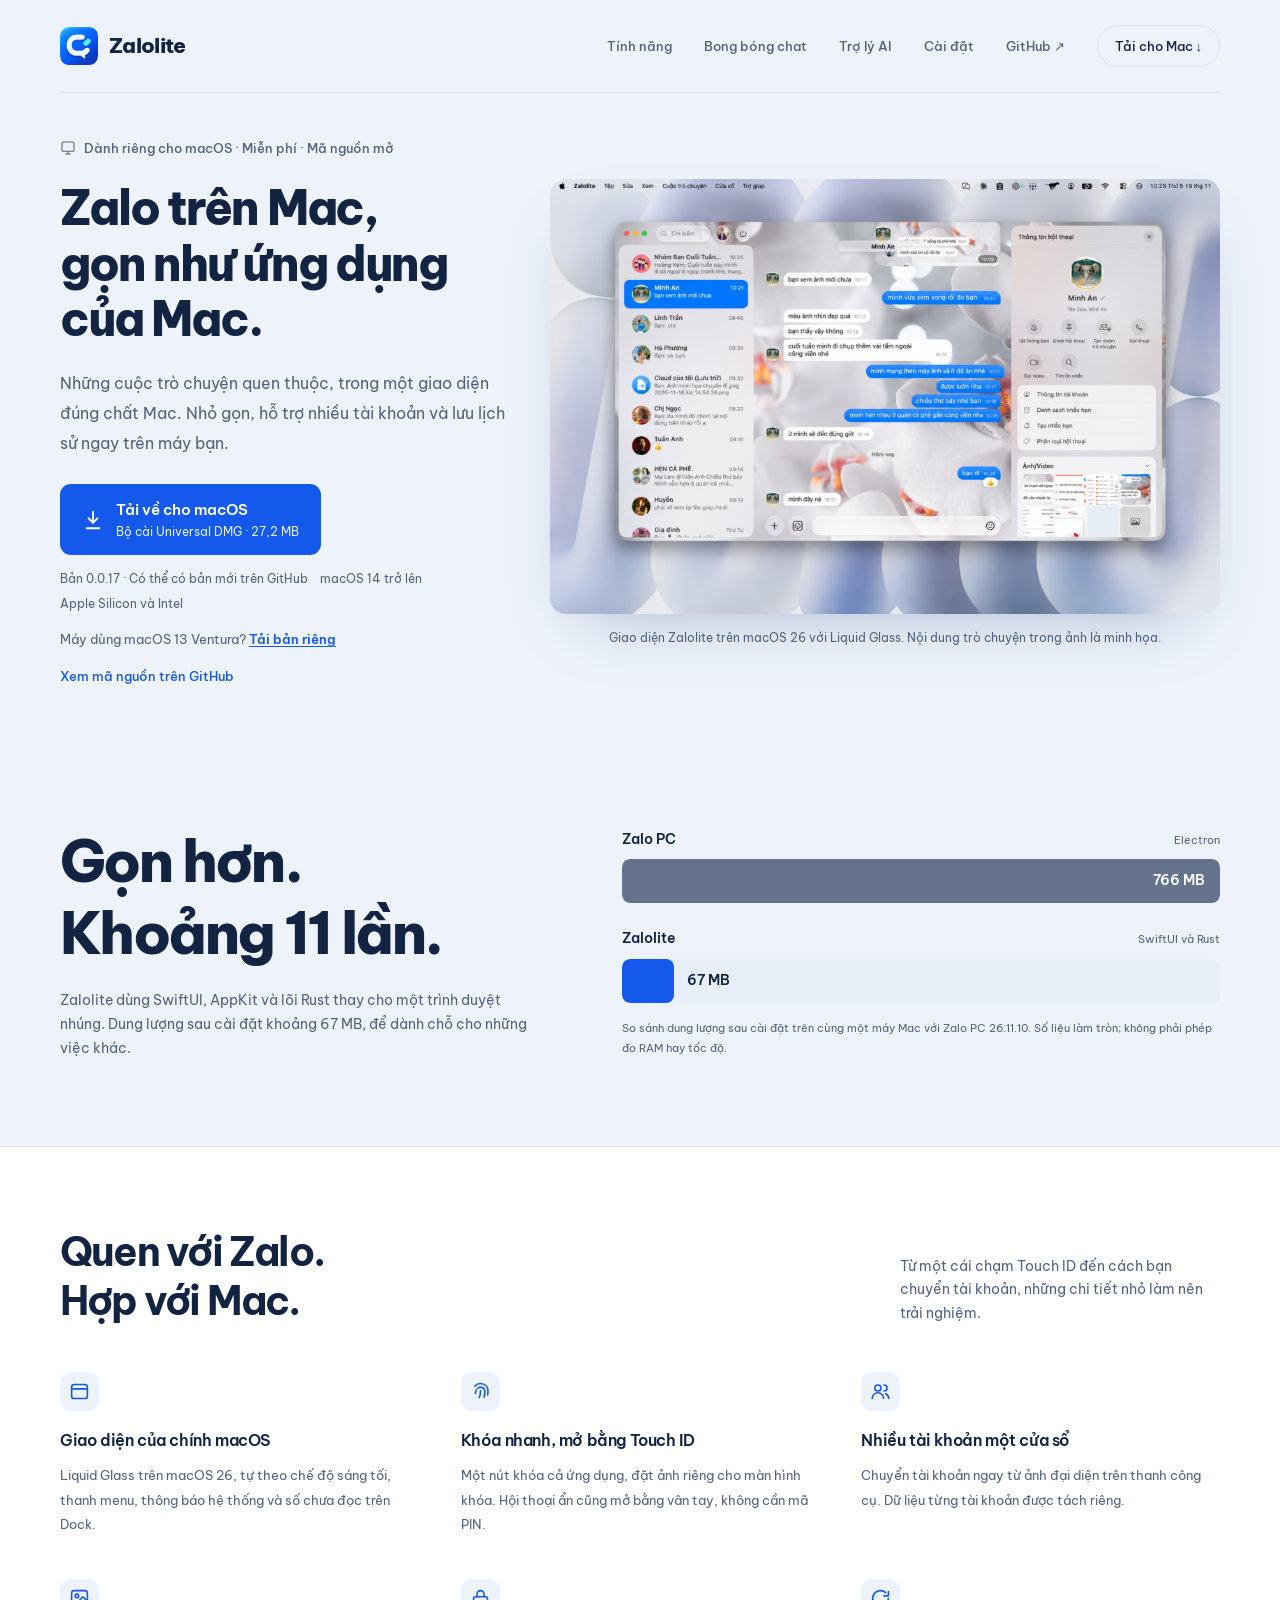
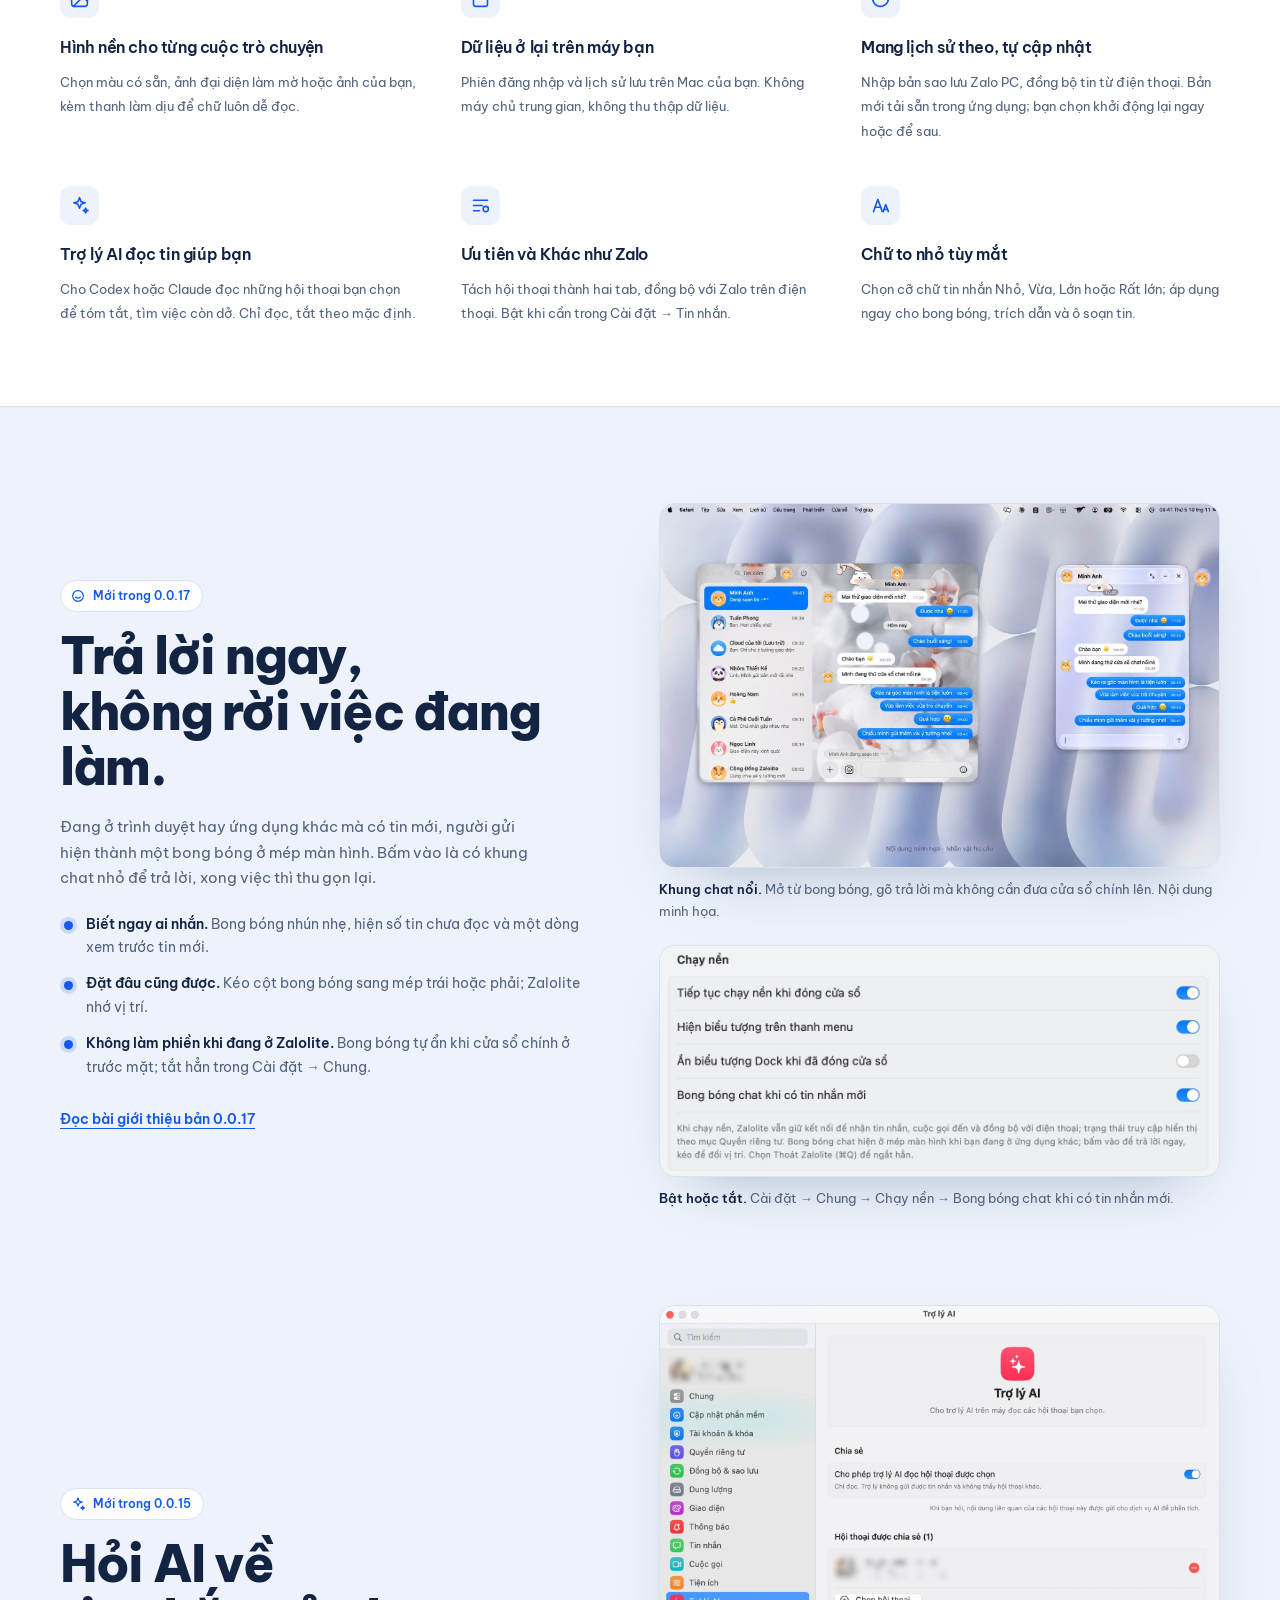
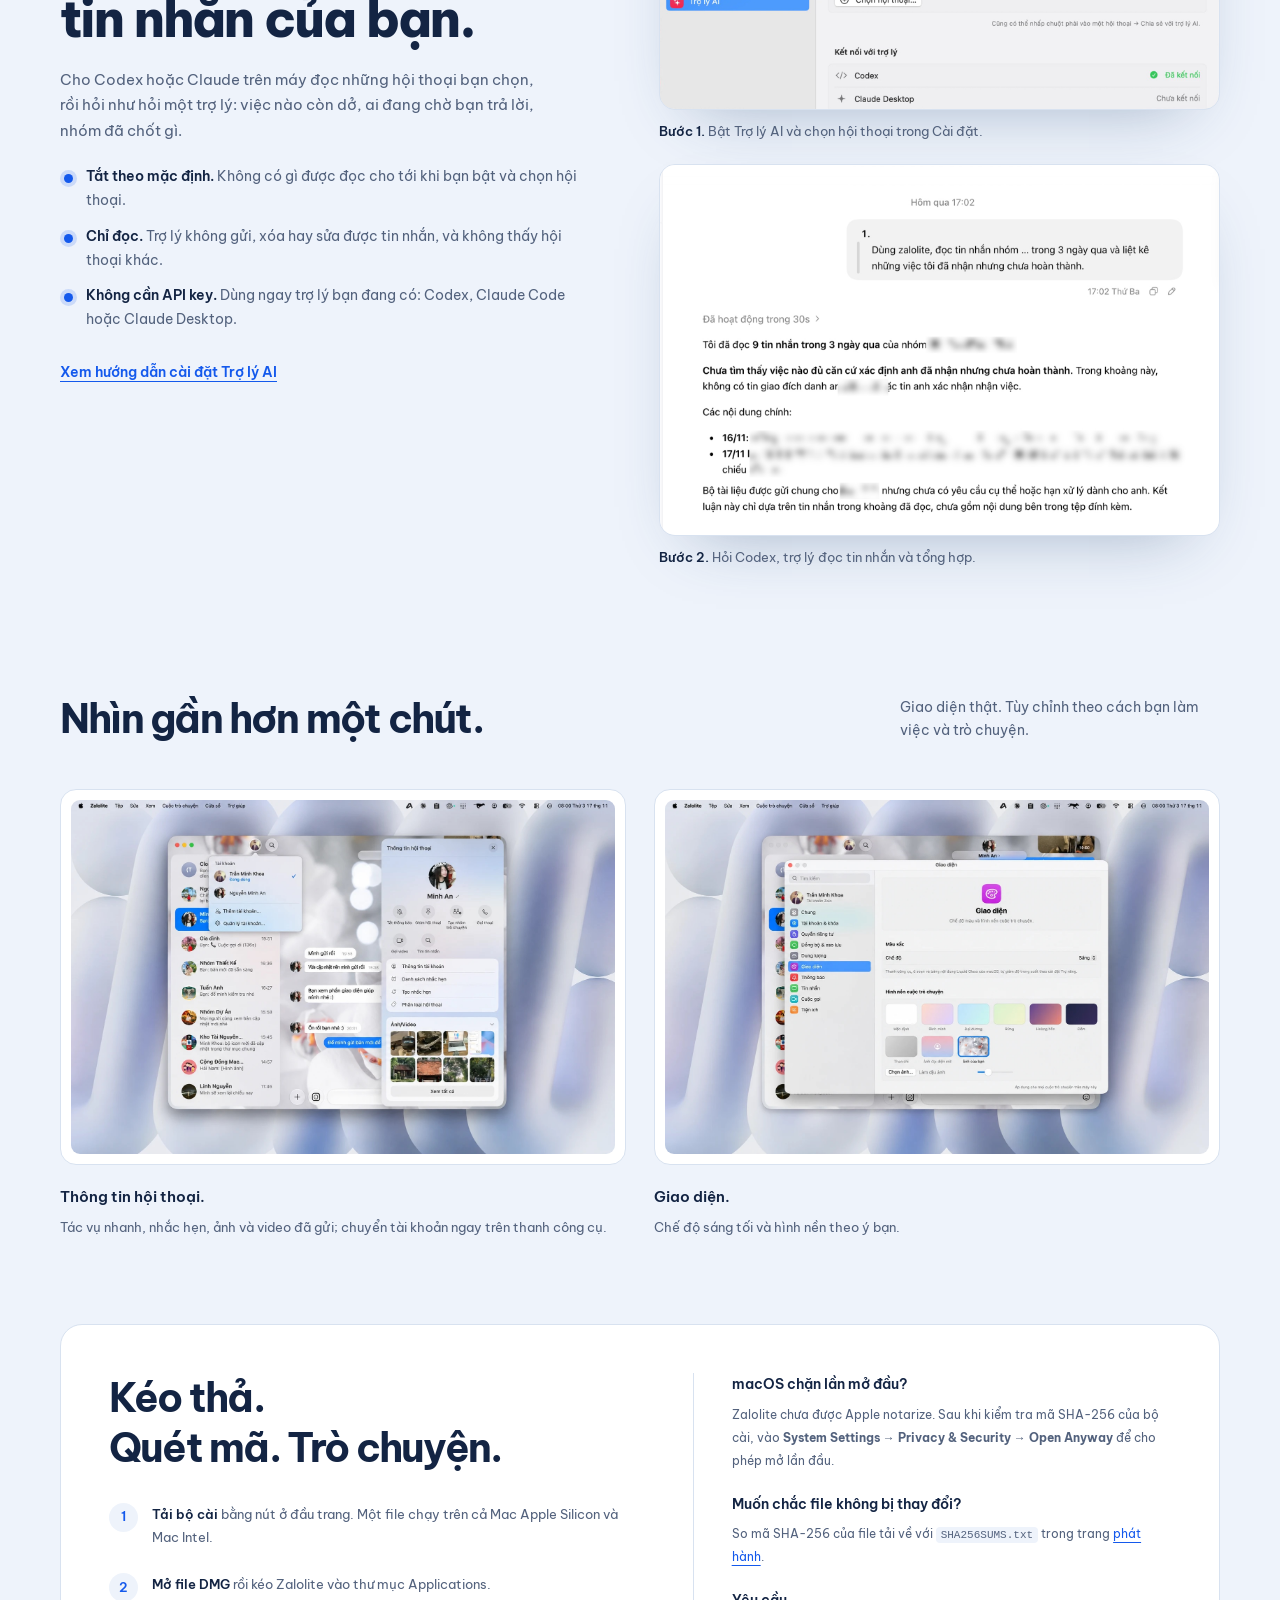
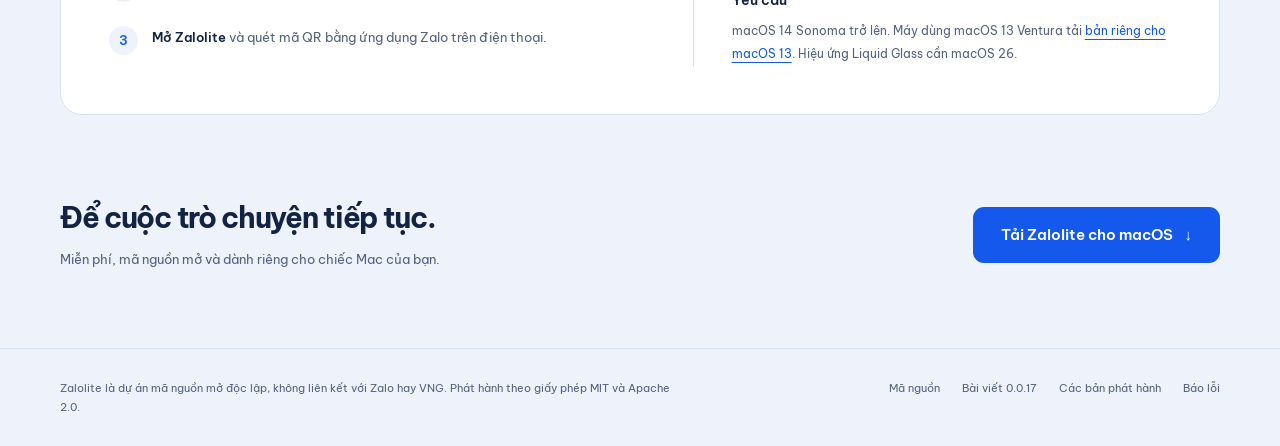
==== site/index.html @ b6e5a254 "feat(site): add Cloudflare Web Analytics" ====
<!doctype html>
<html lang="vi">
<head>
<meta charset="utf-8">
<meta name="viewport" content="width=device-width, initial-scale=1">
<title>Zalolite — Zalo native cho macOS</title>
<meta name="description" content="Zalolite là ứng dụng Zalo viết native cho macOS: nhẹ hơn 11 lần so với Zalo PC, chạy trên Mac Apple Silicon và Intel, dữ liệu nằm trên máy bạn. Mã nguồn mở.">
<meta property="og:title" content="Zalolite — Zalo native cho macOS">
<meta property="og:description" content="Nhẹ, nhanh, đúng chất Mac. Một gói chạy trên cả Apple Silicon và Intel.">
<meta property="og:image" content="assets/zalolite-hero-demo-v2.jpg">
<meta property="og:type" content="website">
<meta name="theme-color" content="#0a5cf0">
<link rel="icon" type="image/png" href="assets/favicon.png">
<link rel="apple-touch-icon" href="assets/icon.png">
<link rel="preconnect" href="https://fonts.googleapis.com">
<link rel="preconnect" href="https://fonts.gstatic.com" crossorigin>
<link href="https://fonts.googleapis.com/css2?family=Be+Vietnam+Pro:wght@400;500;600;700;800&display=swap" rel="stylesheet">
<link rel="stylesheet" href="style.css?v=20261119">
<link rel="stylesheet" href="hero.css?v=3dddcc6972">
</head>
<body>
<a class="skip" href="#main">Đến nội dung chính</a>

<header class="wrap top">
  <a class="brand" href="#"><img src="assets/icon.png" alt="" width="34" height="34">Zalolite</a>
  <nav aria-label="Trang">
    <a href="#tinh-nang">Tính năng</a>
    <a href="#bong-bong-chat">Bong bóng chat</a>
    <a href="#tro-ly-ai">Trợ lý AI</a>
    <a href="#cai-dat">Cài đặt</a>
    <a class="gh" href="https://github.com/lebad280324/zalolite">GitHub ↗</a>
    <a class="nav-cta" href="#download">Tải cho Mac ↓</a>
  </nav>
</header>

<main id="main">
  <section class="wrap hero hero-unified" aria-labelledby="hero-title">
    <div class="hero-grid">
      <div class="hero-copy">
        <p class="platform"><svg aria-hidden="true" viewBox="0 0 24 24" fill="none" stroke="currentColor" stroke-width="1.6"><rect x="3" y="3" width="18" height="14" rx="2"/><path d="M8 21h8M12 17v4"/></svg> Dành riêng cho macOS · Miễn phí · Mã nguồn mở</p>
        <h1 id="hero-title">Zalo trên Mac,<br>gọn như ứng dụng<br>của Mac.</h1>
        <p class="lede">Những cuộc trò chuyện quen thuộc, trong một giao diện đúng chất Mac. Nhỏ gọn, hỗ trợ nhiều tài khoản và lưu lịch sử ngay trên máy bạn.</p>
      <div class="get">

        <a class="download" id="download" data-download href="https://github.com/lebad280324/zalolite/releases/download/v0.0.17/Zalolite-0.0.17-macos-universal.dmg">
          <svg viewBox="0 0 24 24" fill="none" stroke="currentColor" stroke-width="2" stroke-linecap="round" stroke-linejoin="round" aria-hidden="true"><path d="M12 3v12"/><path d="m7 10 5 5 5-5"/><path d="M5 21h14"/></svg>
          <span>Tải về cho macOS<small id="dl-file">Bộ cài Universal DMG · 27,2 MB</small></span>
        </a>
        <p class="meta"><span id="dl-version" aria-live="polite">Phiên bản 0.0.17</span><span>macOS 14 trở lên</span><span>Apple Silicon và Intel</span></p>
        <a class="legacy" data-download-legacy href="https://github.com/lebad280324/zalolite/releases/download/v0.0.17/Zalolite-0.0.17-macos13-universal.dmg">Máy dùng macOS 13 Ventura? <span>Tải bản riêng</span></a>
        <a class="source" href="https://github.com/lebad280324/zalolite">Xem mã nguồn trên GitHub</a>
      </div>
      </div>
    <figure class="shot-frame"><img class="shot-hero" fetchpriority="high" src="assets/zalolite-hero-demo-v2.jpg" width="3840" height="2495" alt="Giao diện Zalolite với danh sách hội thoại, khung trò chuyện và bảng thông tin; nội dung trò chuyện là minh họa"><figcaption>Giao diện Zalolite trên macOS 26 với Liquid Glass. Nội dung trò chuyện trong ảnh là minh họa.</figcaption></figure>
    </div>
  </section>

  <section class="wrap weight" aria-labelledby="weight-title">
    <div><h2 id="weight-title">Gọn hơn.<br>Khoảng 11 lần.</h2>
    <p class="note">Zalolite dùng SwiftUI, AppKit và lõi Rust thay cho một trình duyệt nhúng. Dung lượng sau cài đặt khoảng 67 MB, để dành chỗ cho những việc khác.</p></div>
    <div>
    <div class="bars" role="img" aria-label="Dung lượng sau cài đặt: Zalo PC khoảng 766 MB, Zalolite khoảng 67 MB">
      <div class="bar-row">
        <div class="bar-name">Zalo PC<small>Electron</small></div>
        <div class="track"><div class="fill pc"><span class="value">766 MB</span></div></div>
      </div>
      <div class="bar-row">
        <div class="bar-name">Zalolite<small>SwiftUI và Rust</small></div>
        <div class="track"><div class="fill lite"></div><span class="value lite-v">67 MB</span></div>
      </div>
    </div>
    <p class="comparison-note">So sánh dung lượng sau cài đặt trên cùng một máy Mac với Zalo PC 26.11.10. Số liệu làm tròn; không phải phép đo RAM hay tốc độ.</p></div>
  </section>

  <div class="features-shell"><section class="wrap features" id="tinh-nang" aria-labelledby="features-title">
    <div class="section-head"><h2 id="features-title">Quen với Zalo.<br>Hợp với Mac.</h2><p>Từ một cái chạm Touch ID đến cách bạn chuyển tài khoản, những chi tiết nhỏ làm nên trải nghiệm.</p></div>
    <div class="feature-grid">
      <div class="feature">
        <div class="glyph"><svg viewBox="0 0 24 24" fill="none" stroke="currentColor" stroke-width="1.8" stroke-linecap="round" stroke-linejoin="round" aria-hidden="true"><rect x="3" y="4" width="18" height="16" rx="3"/><path d="M3 9h18"/></svg></div>
        <h3>Giao diện của chính macOS</h3>
        <p>Liquid Glass trên macOS 26, tự theo chế độ sáng tối, thanh menu, thông báo hệ thống và số chưa đọc trên Dock.</p>
      </div>
      <div class="feature">
        <div class="glyph"><svg viewBox="0 0 24 24" fill="none" stroke="currentColor" stroke-width="1.8" stroke-linecap="round" stroke-linejoin="round" aria-hidden="true"><path d="M12 11c0 3 0 5-1.5 8"/><path d="M8.5 8.5a5 5 0 0 1 8.5 3.5c0 2.5-.3 4.5-1 6.5"/><path d="M5.5 6A8.5 8.5 0 0 1 20.5 12c0 1.4-.1 2.7-.3 4"/><path d="M6 14c.6-1 1-2.3 1-4"/></svg></div>
        <h3>Khóa nhanh, mở bằng Touch ID</h3>
        <p>Một nút khóa cả ứng dụng, đặt ảnh riêng cho màn hình khóa. Hội thoại ẩn cũng mở bằng vân tay, không cần mã PIN.</p>
      </div>
      <div class="feature">
        <div class="glyph"><svg viewBox="0 0 24 24" fill="none" stroke="currentColor" stroke-width="1.8" stroke-linecap="round" stroke-linejoin="round" aria-hidden="true"><circle cx="9" cy="8" r="3.5"/><path d="M2.5 20a6.5 6.5 0 0 1 13 0"/><path d="M16 4.5a3.5 3.5 0 0 1 0 7"/><path d="M18 14.5a6.5 6.5 0 0 1 3.5 5.5"/></svg></div>
        <h3>Nhiều tài khoản một cửa sổ</h3>
        <p>Chuyển tài khoản ngay từ ảnh đại diện trên thanh công cụ. Dữ liệu từng tài khoản được tách riêng.</p>
      </div>
      <div class="feature">
        <div class="glyph"><svg viewBox="0 0 24 24" fill="none" stroke="currentColor" stroke-width="1.8" stroke-linecap="round" stroke-linejoin="round" aria-hidden="true"><rect x="3" y="3" width="18" height="18" rx="3"/><circle cx="9" cy="9" r="2"/><path d="m21 15-5-5L5 21"/></svg></div>
        <h3>Hình nền cho từng cuộc trò chuyện</h3>
        <p>Chọn màu có sẵn, ảnh đại diện làm mờ hoặc ảnh của bạn, kèm thanh làm dịu để chữ luôn dễ đọc.</p>
      </div>
      <div class="feature">
        <div class="glyph"><svg viewBox="0 0 24 24" fill="none" stroke="currentColor" stroke-width="1.8" stroke-linecap="round" stroke-linejoin="round" aria-hidden="true"><rect x="4" y="10" width="16" height="11" rx="2.5"/><path d="M8 10V7a4 4 0 0 1 8 0v3"/></svg></div>
        <h3>Dữ liệu ở lại trên máy bạn</h3>
        <p>Phiên đăng nhập và lịch sử lưu trên Mac của bạn. Không máy chủ trung gian, không thu thập dữ liệu.</p>
      </div>
      <div class="feature">
        <div class="glyph"><svg viewBox="0 0 24 24" fill="none" stroke="currentColor" stroke-width="1.8" stroke-linecap="round" stroke-linejoin="round" aria-hidden="true"><path d="M21 12a9 9 0 1 1-3-6.7"/><path d="M21 4v5h-5"/></svg></div>
        <h3>Mang lịch sử theo, tự cập nhật</h3>
        <p>Nhập bản sao lưu Zalo PC, đồng bộ tin từ điện thoại. Bản mới tải sẵn trong ứng dụng; bạn chọn khởi động lại ngay hoặc để sau.</p>
      </div>
      <div class="feature">
        <div class="glyph"><svg viewBox="0 0 24 24" fill="none" stroke="currentColor" stroke-width="1.8" stroke-linecap="round" stroke-linejoin="round" aria-hidden="true"><path d="M12 3l1.8 4.6L18.5 9l-4.7 1.6L12 15l-1.8-4.4L5.5 9l4.7-1.4z"/><path d="M19 15l.8 2 2 .8-2 .8-.8 2-.8-2-2-.8 2-.8z"/></svg></div>
        <h3>Trợ lý AI đọc tin giúp bạn</h3>
        <p>Cho Codex hoặc Claude đọc những hội thoại bạn chọn để tóm tắt, tìm việc còn dở. Chỉ đọc, tắt theo mặc định.</p>
      </div>
      <div class="feature">
        <div class="glyph"><svg viewBox="0 0 24 24" fill="none" stroke="currentColor" stroke-width="1.8" stroke-linecap="round" stroke-linejoin="round" aria-hidden="true"><path d="M4 6h16"/><path d="M4 12h10"/><path d="M4 18h7"/><circle cx="18" cy="16" r="3"/></svg></div>
        <h3>Ưu tiên và Khác như Zalo</h3>
        <p>Tách hội thoại thành hai tab, đồng bộ với Zalo trên điện thoại. Bật khi cần trong Cài đặt → Tin nhắn.</p>
      </div>
      <div class="feature">
        <div class="glyph"><svg viewBox="0 0 24 24" fill="none" stroke="currentColor" stroke-width="1.8" stroke-linecap="round" stroke-linejoin="round" aria-hidden="true"><path d="M4 19 9 5l5 14"/><path d="M6 14h6"/><path d="M15 19l3-8 3 8"/><path d="M16 16.5h4"/></svg></div>
        <h3>Chữ to nhỏ tùy mắt</h3>
        <p>Chọn cỡ chữ tin nhắn Nhỏ, Vừa, Lớn hoặc Rất lớn; áp dụng ngay cho bong bóng, trích dẫn và ô soạn tin.</p>
      </div>
    </div>
  </section>

  </div>
  <section class="wrap ai bubbles" id="bong-bong-chat" aria-labelledby="bubbles-title">
    <div class="ai-copy">
      <p class="ai-tag"><svg aria-hidden="true" viewBox="0 0 24 24" fill="none" stroke="currentColor" stroke-width="1.8" stroke-linecap="round" stroke-linejoin="round"><circle cx="12" cy="12" r="8"/><path d="M8.5 13.5c1 1.2 2.1 1.8 3.5 1.8s2.5-.6 3.5-1.8"/></svg> Mới trong 0.0.17</p>
      <h2 id="bubbles-title">Trả lời ngay,<br>không rời việc đang làm.</h2>
      <p class="ai-lede">Đang ở trình duyệt hay ứng dụng khác mà có tin mới, người gửi hiện thành một bong bóng ở mép màn hình. Bấm vào là có khung chat nhỏ để trả lời, xong việc thì thu gọn lại.</p>
      <ul class="ai-points">
        <li><b>Biết ngay ai nhắn.</b> Bong bóng nhún nhẹ, hiện số tin chưa đọc và một dòng xem trước tin mới.</li>
        <li><b>Đặt đâu cũng được.</b> Kéo cột bong bóng sang mép trái hoặc phải; Zalolite nhớ vị trí.</li>
        <li><b>Không làm phiền khi đang ở Zalolite.</b> Bong bóng tự ẩn khi cửa sổ chính ở trước mặt; tắt hẳn trong Cài đặt → Chung.</li>
      </ul>
      <a class="ai-link" href="bai-viet/zalolite-0-0-17.html">Đọc bài giới thiệu bản 0.0.17</a>
    </div>
    <div class="ai-shots">
      <figure class="ai-shot">
        <img src="assets/bubbles.jpg" width="1556" height="1011" loading="lazy" alt="Cửa sổ Zalolite bên trái và khung chat nổi mở từ bong bóng ở mép phải màn hình">
        <figcaption><b>Khung chat nổi.</b> Mở từ bong bóng, gõ trả lời mà không cần đưa cửa sổ chính lên. Nội dung minh họa.</figcaption>
      </figure>
      <figure class="ai-shot">
        <img src="assets/bubbles-settings.jpg" width="1260" height="520" loading="lazy" alt="Cài đặt Chung, mục Chạy nền với công tắc Bong bóng chat khi có tin nhắn mới">
        <figcaption><b>Bật hoặc tắt.</b> Cài đặt → Chung → Chạy nền → Bong bóng chat khi có tin nhắn mới.</figcaption>
      </figure>
    </div>
  </section>

  <section class="wrap ai" id="tro-ly-ai" aria-labelledby="ai-title">
    <div class="ai-copy">
      <p class="ai-tag"><svg aria-hidden="true" viewBox="0 0 24 24" fill="none" stroke="currentColor" stroke-width="1.8" stroke-linecap="round" stroke-linejoin="round"><path d="M12 3l1.8 4.6L18.5 9l-4.7 1.6L12 15l-1.8-4.4L5.5 9l4.7-1.4z"/><path d="M19 15l.8 2 2 .8-2 .8-.8 2-.8-2-2-.8 2-.8z"/></svg> Mới trong 0.0.15</p>
      <h2 id="ai-title">Hỏi AI về<br>tin nhắn của bạn.</h2>
      <p class="ai-lede">Cho Codex hoặc Claude trên máy đọc những hội thoại bạn chọn, rồi hỏi như hỏi một trợ lý: việc nào còn dở, ai đang chờ bạn trả lời, nhóm đã chốt gì.</p>
      <ul class="ai-points">
        <li><b>Tắt theo mặc định.</b> Không có gì được đọc cho tới khi bạn bật và chọn hội thoại.</li>
        <li><b>Chỉ đọc.</b> Trợ lý không gửi, xóa hay sửa được tin nhắn, và không thấy hội thoại khác.</li>
        <li><b>Không cần API key.</b> Dùng ngay trợ lý bạn đang có: Codex, Claude Code hoặc Claude Desktop.</li>
      </ul>
      <a class="ai-link" href="https://github.com/lebad280324/zalolite/blob/main/docs/TRO_LY_AI.md">Xem hướng dẫn cài đặt Trợ lý AI</a>
    </div>
    <div class="ai-shots">
      <figure class="ai-shot ai-shot-back">
        <img src="assets/ai-settings.jpg" width="1600" height="1152" loading="lazy" alt="Cài đặt Trợ lý AI trong Zalolite: công tắc cho phép, danh sách hội thoại được chia sẻ và trạng thái Đã kết nối với Codex">
        <figcaption><b>Bước 1.</b> Bật Trợ lý AI và chọn hội thoại trong Cài đặt.</figcaption>
      </figure>
      <figure class="ai-shot ai-shot-front">
        <img src="assets/ai-codex.jpg" width="1600" height="1056" loading="lazy" alt="Codex đọc tin nhắn nhóm qua Zalolite và tổng hợp các việc còn dở">
        <figcaption><b>Bước 2.</b> Hỏi Codex, trợ lý đọc tin nhắn và tổng hợp.</figcaption>
      </figure>
    </div>
  </section>

  <section class="wrap gallery" aria-labelledby="gallery-title">
    <div class="section-head"><h2 id="gallery-title">Nhìn gần hơn một chút.</h2><p>Giao diện thật. Tùy chỉnh theo cách bạn làm việc và trò chuyện.</p></div>
    <div class="gallery-grid">
      <figure>
        <div class="gallery-image"><img src="assets/info.jpg" width="1556" height="1011" loading="lazy" alt="Bảng thông tin hội thoại và menu chuyển tài khoản"></div>
        <figcaption><b>Thông tin hội thoại.</b> Tác vụ nhanh, nhắc hẹn, ảnh và video đã gửi; chuyển tài khoản ngay trên thanh công cụ.</figcaption>
      </figure>
      <figure>
        <div class="gallery-image"><img src="assets/settings.jpg" width="1556" height="1011" loading="lazy" alt="Cài đặt giao diện với chế độ màu và hình nền cuộc trò chuyện"></div>
        <figcaption><b>Giao diện.</b> Chế độ sáng tối và hình nền theo ý bạn.</figcaption>
      </figure>
    </div>
  </section>

  <section class="wrap install" id="cai-dat" aria-labelledby="install-title">
    <div class="install-box">
      <div>
        <h2 id="install-title">Kéo thả.<br>Quét mã. Trò chuyện.</h2>
        <ol class="steps">
          <li><span><b>Tải bộ cài</b> bằng nút ở đầu trang. Một file chạy trên cả Mac Apple Silicon và Mac Intel.</span></li>
          <li><span><b>Mở file DMG</b> rồi kéo Zalolite vào thư mục Applications.</span></li>
          <li><span><b>Mở Zalolite</b> và quét mã QR bằng ứng dụng Zalo trên điện thoại.</span></li>
        </ol>
      </div>
      <div class="aside">
        <h3>macOS chặn lần mở đầu?</h3>
        <p>Zalolite chưa được Apple notarize. Sau khi kiểm tra mã SHA-256 của bộ cài, vào <b>System Settings → Privacy &amp; Security → Open Anyway</b> để cho phép mở lần đầu.</p>
        <h3>Muốn chắc file không bị thay đổi?</h3>
        <p>So mã SHA-256 của file tải về với <code>SHA256SUMS.txt</code> trong trang <a href="https://github.com/lebad280324/zalolite/releases/latest">phát hành</a>.</p>
        <h3>Yêu cầu</h3>
        <p>macOS 14 Sonoma trở lên. Máy dùng macOS 13 Ventura tải <a data-download-legacy href="https://github.com/lebad280324/zalolite/releases/download/v0.0.17/Zalolite-0.0.17-macos13-universal.dmg">bản riêng cho macOS 13</a>. Hiệu ứng Liquid Glass cần macOS 26.</p>
      </div>
    </div>
  </section>
  <section class="wrap bottom-download" aria-labelledby="ready-title">
    <div><h2 id="ready-title">Để cuộc trò chuyện tiếp tục.</h2><p>Miễn phí, mã nguồn mở và dành riêng cho chiếc Mac của bạn.</p></div>
    <a class="download" data-download href="https://github.com/lebad280324/zalolite/releases/download/v0.0.17/Zalolite-0.0.17-macos-universal.dmg">Tải Zalolite cho macOS <span aria-hidden="true">↓</span></a>
  </section>
</main>

<footer>
  <div class="wrap foot">
    <p>Zalolite là dự án mã nguồn mở độc lập, không liên kết với Zalo hay VNG. Phát hành theo giấy phép MIT và Apache 2.0.</p>
    <nav aria-label="Liên kết">
      <a href="https://github.com/lebad280324/zalolite">Mã nguồn</a>
      <a href="bai-viet/zalolite-0-0-17.html">Bài viết 0.0.17</a>
      <a href="https://github.com/lebad280324/zalolite/releases">Các bản phát hành</a>
      <a href="https://github.com/lebad280324/zalolite/issues">Báo lỗi</a>
    </nav>
  </div>
</footer>

<script src="config.js" defer></script>
<script src="download.js" defer></script>
<!-- Cloudflare Web Analytics -->
<script type="module" src="https://static.cloudflareinsights.com/beacon.min.js" data-cf-beacon='{"token": "713cc28a8ba3424e852a6217894d15c7"}'></script>
<!-- End Cloudflare Web Analytics -->
</body>
</html>
---- site/style.css ----
:root {
  --blue: #1459ec;
  --blue-press: #1048bf;
  --cyan: #81d7f2;
  --ink: #132443;
  --ink-soft: #53627d;
  --mist: #eef3fb;
  --paper: #ffffff;
  --line: #d8e2f0;
  --bar-track: #e8eef8;
  --shadow: 0 28px 65px -34px #24467366;
  color-scheme: light;
}
@media (prefers-color-scheme: dark) {
  :root:not([data-theme="light"]) {
    --blue: #377cff; --blue-press: #2465e2; --ink: #e8eefb; --ink-soft: #a9b8d2;
    --mist: #101b2e; --paper: #162339; --line: #2c3c56; --bar-track: #24344e;
    --shadow: 0 28px 65px -34px #000b; color-scheme: dark;
  }
}
:root[data-theme="dark"] {
  --blue: #377cff; --blue-press: #2465e2; --ink: #e8eefb; --ink-soft: #a9b8d2;
  --mist: #101b2e; --paper: #162339; --line: #2c3c56; --bar-track: #24344e;
  --shadow: 0 28px 65px -34px #000b; color-scheme: dark;
}
* { box-sizing: border-box; }
html { -webkit-text-size-adjust: 100%; scroll-behavior: smooth; scroll-padding-top: 36px; }
body { margin: 0; background: var(--mist); color: var(--ink); font: 400 16px/1.7 "Be Vietnam Pro", -apple-system, BlinkMacSystemFont, "Segoe UI", sans-serif; -webkit-font-smoothing: antialiased; }
img { max-width: 100%; display: block; height: auto; }
a { color: var(--blue); text-underline-offset: 4px; }
a:focus-visible, summary:focus-visible { outline: 3px solid var(--blue); outline-offset: 5px; border-radius: 5px; }
.wrap { width: min(1160px, calc(100% - 96px)); margin-inline: auto; }
.skip { position: fixed; z-index: 10; top: 12px; left: 12px; padding: 12px 20px; background: var(--paper); transform: translateY(-160%); }
.skip:focus { transform: none; }
.top { display: flex; align-items: center; justify-content: space-between; padding-block: 25px; border-bottom: 1px solid var(--line); }
.brand { display: inline-flex; align-items: center; gap: 11px; color: var(--ink); text-decoration: none; font-weight: 800; font-size: 21px; letter-spacing: -.7px; }
.brand img { width: 38px; height: 38px; }
.top nav { display: flex; align-items: center; gap: 32px; font-size: 13px; font-weight: 500; }
.top nav a { color: var(--ink-soft); text-decoration: none; padding-block: 8px; }
.top nav a:hover { color: var(--blue); }
.top nav .nav-cta { color: var(--ink); padding: 9px 17px; border: 1px solid var(--line); border-radius: 100px; }
.hero { padding-top: clamp(56px, 6.2vw, 88px); }
.hero-grid { display: grid; grid-template-columns: 1.38fr 1fr; gap: 64px; align-items: end; }
.platform { margin: 0 0 23px; display: inline-flex; align-items: center; gap: 8px; font-size: 12px; font-weight: 500; color: var(--ink-soft); }
.platform svg { width: 16px; height: 16px; }
h1 { margin: 0; font-size: clamp(42px, 5.2vw, 68px); line-height: 1.13; letter-spacing: -.05em; font-weight: 800; }
h1 span { display: block; }
.lede { margin: 25px 0 0; max-width: 36em; color: var(--ink-soft); font-size: 17px; line-height: 1.85; }
.get { padding: 25px; background: var(--paper); border: 1px solid var(--line); border-radius: 20px; align-self: end; margin-bottom: 2px; min-width: 0; }
.get-heading { display: flex; align-items: center; gap: 12px; margin-bottom: 23px; }
.get-heading img { width: 44px; height: 44px; }
.get-heading strong { display: block; font-size: 15px; font-weight: 600; line-height: 1.5; }
.get-heading span { font-size: 12px; color: var(--ink-soft); }
.download { width: 100%; display: inline-flex; justify-content: center; align-items: center; gap: 12px; padding: 15px 16px; background: var(--blue); color: #fff; text-decoration: none; border-radius: 11px; font-weight: 600; font-size: 15px; line-height: 1.6; transition: background .15s; }
.download:hover { background: var(--blue-press); }
.download svg { width: 22px; height: 22px; flex: none; }
.download small { display: block; font-weight: 400; font-size: 11px; opacity: .9; }
.meta { display: flex; flex-direction: column; align-items: center; gap: 3px; margin: 15px 0 18px; font-size: 11px; color: var(--ink-soft); }
.legacy { display: block; text-align: center; margin: -8px 0 14px; font-size: 11.5px; color: var(--ink-soft); text-decoration: none; }
.legacy span { color: var(--blue); font-weight: 600; text-decoration: underline; text-underline-offset: 2px; }
.source { display: block; text-align: center; padding-top: 15px; border-top: 1px solid var(--line); font-size: 12px; font-weight: 500; text-decoration: none; }
.shot-frame { margin: 46px 0 0; padding: 12px 12px 0; background: color-mix(in srgb, var(--paper) 50%, transparent); border: 1px solid var(--line); border-radius: 24px; }
.shot-hero { width: 100%; border-radius: 14px; box-shadow: var(--shadow); }
.shot-frame figcaption { padding: 13px 10px 14px; text-align: center; font-size: 11px; color: var(--ink-soft); }
.weight { padding-block: 100px 85px; display: grid; grid-template-columns: .9fr 1.1fr; gap: 72px; align-items: center; }
h2 { font-size: clamp(30px, 3.1vw, 43px); line-height: 1.25; letter-spacing: -.045em; margin: 0; font-weight: 700; }
.weight h2 { font-size: clamp(38px, 4.5vw, 60px); font-weight: 800; }
.weight p.note { color: var(--ink-soft); margin: 20px 0 0; max-width: 34em; font-size: 14px; }
.bars { display: grid; gap: 24px; }
.bar-name { display: flex; align-items: baseline; justify-content: space-between; gap: 12px; font-weight: 600; font-size: 14px; margin-bottom: 8px; }
.bar-name small { font-weight: 400; font-size: 11px; color: var(--ink-soft); }
.track { position: relative; height: 44px; background: var(--bar-track); border-radius: 8px; overflow: hidden; }
.fill { position: absolute; inset: 0 auto 0 0; border-radius: 8px; display: flex; align-items: center; }
.fill.pc { width: 100%; background: #66738f; }
.fill.lite { width: 8.75%; background: var(--blue); }
.value { position: absolute; top: 50%; transform: translateY(-50%); font-weight: 600; font-size: 14px; white-space: nowrap; }
.pc .value { right: 15px; color: #fff; }
.value.lite-v { left: calc(8.75% + 13px); color: var(--ink); }
.comparison-note { color: var(--ink-soft); font-size: 11px; line-height: 1.8; margin: 16px 0 0; }
.features-shell { background: var(--paper); border-block: 1px solid var(--line); }
.features { padding-block: 80px; }
.section-head { display: flex; align-items: end; justify-content: space-between; gap: 50px; margin-bottom: 46px; }
.section-head>p { color: var(--ink-soft); margin: 0; max-width: 320px; font-size: 14px; }
.section-head h2 { max-width: 600px; }
.feature-grid { display: grid; grid-template-columns: repeat(3, 1fr); gap: 42px 42px; }
.feature h3 { margin: 0 0 10px; font-size: 16px; font-weight: 600; letter-spacing: -.025em; line-height: 1.55; }
.feature p { margin: 0; color: var(--ink-soft); font-size: 13px; line-height: 1.9; }
.feature .glyph { width: 39px; height: 39px; border-radius: 11px; display: grid; place-items: center; margin-bottom: 17px; background: var(--mist); color: var(--blue); }
.feature .glyph svg { width: 21px; height: 21px; }
.gallery { padding-block: 86px 0; }
.gallery-grid { display: grid; grid-template-columns: 1fr 1fr; gap: 28px; }
.gallery figure { margin: 0; min-width: 0; }
.gallery-image { padding: 10px; border: 1px solid var(--line); border-radius: 16px; background: var(--paper); }
.gallery img { border-radius: 9px; width: 100%; }
.gallery figcaption { margin-top: 18px; font-size: 13px; line-height: 1.85; color: var(--ink-soft); max-width: 45em; }
.gallery figcaption b { display: block; color: var(--ink); font-size: 15px; font-weight: 600; margin-bottom: 5px; }
.install { padding-block: 85px; }
.install-box { background: var(--paper); border: 1px solid var(--line); border-radius: 22px; padding: 48px; display: grid; grid-template-columns: 1.05fr .95fr; gap: 55px; }
.install h2 { margin-bottom: 30px; }
.steps { margin: 0; padding: 0; list-style: none; counter-reset: s; display: grid; gap: 24px; }
.steps li { counter-increment: s; display: grid; grid-template-columns: 30px 1fr; gap: 13px; font-size: 13px; color: var(--ink-soft); line-height: 1.8; }
.steps li::before { content: counter(s); width: 29px; height: 29px; border-radius: 50%; background: var(--mist); color: var(--blue); font-weight: 600; font-size: 13px; display: grid; place-items: center; }
.steps b { font-weight: 600; color: var(--ink); }
.aside { border-left: 1px solid var(--line); padding-left: 38px; }
.aside h3 { margin: 0 0 7px; font-size: 14px; font-weight: 600; }
.aside p { margin: 0 0 20px; color: var(--ink-soft); font-size: 12px; line-height: 1.9; }
.aside p:last-child { margin-bottom: 0; }
.aside code { font-size: 11px; background: var(--mist); padding: 2px 5px; border-radius: 4px; overflow-wrap: anywhere; }
.bottom-download { display: flex; align-items: center; justify-content: space-between; gap: 32px; padding-bottom: 78px; }
.bottom-download h2 { font-size: 29px; }
.bottom-download p { font-size: 13px; color: var(--ink-soft); margin: 12px 0 0; }
.bottom-download .download { width: auto; padding: 16px 28px; flex-shrink: 0; }
footer { border-top: 1px solid var(--line); padding-block: 30px; font-size: 11px; color: var(--ink-soft); }
.foot { display: flex; align-items: flex-start; justify-content: space-between; gap: 40px; }
.foot p { margin: 0; max-width: 610px; }
.foot nav { display: flex; flex-shrink: 0; gap: 22px; }
.foot nav a { text-decoration: none; color: var(--ink-soft); }
.foot nav a:hover { color: var(--blue); }
/* Trợ lý AI */
.ai { padding-block: 96px 40px; display: grid; grid-template-columns: 1fr 1.05fr; gap: 64px; align-items: center; }
.ai-tag { display: inline-flex; align-items: center; gap: 7px; margin: 0 0 16px; padding: 5px 12px 5px 9px; border-radius: 999px; background: var(--paper); border: 1px solid var(--line); color: var(--blue); font-size: 12px; font-weight: 600; }
.ai-tag svg { width: 16px; height: 16px; }
.ai h2 { font-size: clamp(34px, 4vw, 54px); font-weight: 800; letter-spacing: -.035em; line-height: 1.08; margin: 0; }
.ai-lede { color: var(--ink-soft); margin: 20px 0 22px; max-width: 32em; font-size: 15px; }
.ai-points { list-style: none; margin: 0 0 26px; padding: 0; display: grid; gap: 12px; font-size: 14px; color: var(--ink-soft); }
.ai-points li { padding-left: 26px; position: relative; }
.ai-points li::before { content: ""; position: absolute; left: 4px; top: .62em; width: 9px; height: 9px; border-radius: 50%; background: var(--blue); box-shadow: 0 0 0 4px color-mix(in srgb, var(--blue) 16%, transparent); }
.ai-points b { color: var(--ink); font-weight: 600; }
.ai-link { font-weight: 600; font-size: 14px; }
.ai-shots { display: grid; gap: 22px; }
.bubbles { padding-block: 96px 0; }
.ai-shot { margin: 0; }
.ai-shot img { width: 100%; border-radius: 16px; border: 1px solid var(--line); box-shadow: var(--shadow); background: var(--paper); }
.ai-shot figcaption { margin-top: 10px; color: var(--ink-soft); font-size: 13px; }
.ai-shot figcaption b { color: var(--ink); font-weight: 600; }
.ai-demo { margin: 0; }
.ai-window { background: var(--paper); border: 1px solid var(--line); border-radius: 20px; box-shadow: var(--shadow); overflow: hidden; }
.ai-bar { display: flex; align-items: center; gap: 7px; padding: 13px 16px; border-bottom: 1px solid var(--line); font-size: 12px; color: var(--ink-soft); }
.ai-bar span { width: 10px; height: 10px; border-radius: 50%; background: var(--line); }
.ai-bar b { margin-left: 8px; font-weight: 600; }
.ai-chat { padding: 22px; display: grid; gap: 14px; font-size: 14px; line-height: 1.65; }
.ai-ask { justify-self: end; max-width: 85%; margin: 0; padding: 11px 15px; border-radius: 16px 16px 4px 16px; background: var(--blue); color: #fff; }
.ai-tool { display: inline-flex; align-items: center; gap: 7px; justify-self: start; padding: 5px 11px; border-radius: 999px; background: var(--mist); color: var(--ink-soft); font-size: 12px; }
.ai-tool svg { width: 14px; height: 14px; color: #1f9d57; }
.ai-answer p { margin: 0 0 8px; }
.ai-answer ol { margin: 0 0 8px; padding-left: 20px; display: grid; gap: 6px; }
.ai-muted { color: var(--ink-soft); font-size: 13px; }
.ai-demo figcaption { margin-top: 12px; color: var(--ink-soft); font-size: 12px; text-align: center; }

@media (max-width: 1050px) {
  .ai { grid-template-columns: 1fr; gap: 44px; }
  .wrap { width: calc(100% - 64px); }
  .hero-grid { grid-template-columns: 1.25fr 1fr; gap: 32px; }
  h1 { font-size: clamp(40px, 5.3vw, 60px); }
  .get { padding: 20px; }
  .download { font-size: 13px; }
  .weight { gap: 40px; }
  .feature-grid { gap: 35px 28px; }
  .install-box { padding: 32px; gap: 32px; }
  .aside { padding-left: 26px; }
}
@media (max-width: 760px) {
  .wrap { width: calc(100% - 40px); }
  .ai { padding-block: 64px 24px; }
  .ai-chat { padding: 16px; }
  .ai-ask { max-width: 92%; }
  .top { padding-block: 19px; }
  .top nav { gap: 19px; }
  .top nav>a:not(.gh):not(.nav-cta) { display: none; }
  .hero { padding-top: 42px; }
  .hero-grid { grid-template-columns: 1fr; gap: 28px; }
  .platform { margin-bottom: 17px; }
  h1 { font-size: clamp(39px, 7.9vw, 60px); }
  .lede { font-size: 15px; margin-top: 22px; }
  .get { max-width: 470px; width: 100%; padding: 20px; }
  .get-heading { margin-bottom: 17px; }
  .download { font-size: 15px; }
  .meta { flex-direction: row; flex-wrap: wrap; justify-content: center; gap: 4px 12px; }
  .source { padding-top: 13px; }
  .shot-frame { margin-top: 28px; padding: 7px 7px 0; border-radius: 16px; }
  .shot-hero { border-radius: 10px; }
  .shot-frame figcaption { font-size: 10px; padding: 11px 4px; }
  .weight { padding-block: 58px; grid-template-columns: 1fr; gap: 28px; }
  .weight h2 { font-size: 44px; }
  .weight p.note { max-width: none; }
  .features { padding-block: 56px; }
  .section-head { display: block; margin-bottom: 30px; }
  .section-head>p { margin-top: 15px; max-width: none; }
  .feature-grid { grid-template-columns: 1fr 1fr; gap: 32px 24px; }
  .gallery { padding-top: 56px; }
  .gallery-grid { gap: 22px; grid-template-columns: 1fr; }
  .gallery figcaption { margin-top: 13px; }
  .install { padding-block: 56px; }
  .install-box { grid-template-columns: 1fr; gap: 32px; padding: 26px; border-radius: 18px; }
  .aside { border-left: 0; padding: 27px 0 0; border-top: 1px solid var(--line); }
  .bottom-download { display: block; padding-bottom: 52px; }
  .bottom-download .download { margin-top: 23px; }
  .foot { flex-direction: column; gap: 20px; }
}
@media (max-width: 420px) {
  .top nav { gap: 13px; }
  .top nav .nav-cta { padding: 7px 11px; font-size: 11px; }
  .brand { font-size: 19px; }
  .brand img { width: 32px; height: 32px; }
  h1 { font-size: clamp(34px, 8.8vw, 39px); }
  .feature-grid { grid-template-columns: 1fr; gap: 27px; }
  .feature { display: grid; grid-template-columns: 39px 1fr; column-gap: 15px; }
  .feature .glyph { grid-row: 1 / 3; margin-bottom: 0; }
  .feature h3 { margin-bottom: 6px; }
  .feature p { grid-column: 2; }
  .get { padding: 18px; }
  .meta { flex-direction: column; }
  .install-box { padding: 23px; }
}
@media (prefers-reduced-motion: reduce) { html { scroll-behavior: auto; } .download { transition: none; } }

/* Article pages (bai-viet/) */
.article { max-width: 760px; padding-block: 40px 96px; }
.article h1 { font-size: clamp(32px, 5vw, 50px); font-weight: 800; letter-spacing: -.035em; line-height: 1.1; margin: 8px 0 18px; }
.article h2 { font-size: clamp(22px, 3vw, 28px); font-weight: 700; letter-spacing: -.02em; margin: 52px 0 12px; }
.article-meta { color: var(--ink-soft); font-size: 13px; margin: 0; }
.article-lede { font-size: 18px; color: var(--ink-soft); margin: 0 0 32px; }
.article p, .article li { font-size: 16px; }
.article ul { padding-left: 22px; display: grid; gap: 8px; }
.article figure { margin: 32px 0; }
.article figure img { width: 100%; border-radius: 16px; border: 1px solid var(--line); box-shadow: var(--shadow); background: var(--paper); }
.article figcaption { margin-top: 10px; color: var(--ink-soft); font-size: 13px; }
.article code { font-size: .9em; padding: 1px 6px; border-radius: 6px; background: var(--paper); border: 1px solid var(--line); }
.article-foot { margin-top: 40px; font-weight: 600; }
@media (max-width: 760px) { .article { padding-block: 24px 64px; } .article-lede { font-size: 16px; } }
---- site/hero.css ----
/* Keep the introduction, download action and product image in one hero. */
.hero-unified { padding-block: 44px 36px; }
.hero-unified .hero-grid { grid-template-columns: minmax(0, .9fr) minmax(0, 1.35fr); gap: 44px; align-items: center; }
.hero-unified .hero-copy { min-width: 0; }
.hero-unified .hero-grid > .shot-frame { align-self: center; }
.hero-unified .platform { font-size: 13px; margin-bottom: 22px; flex-wrap: wrap; }
.hero-unified h1 { font-size: clamp(36px, 3.7vw, 51px); line-height: 1.17; letter-spacing: -.045em; }
.hero-unified .lede { margin-top: 22px; font-size: 16px; line-height: 1.85; }
.hero-unified .get { padding: 0; margin: 26px 0 0; background: transparent; border: 0; border-radius: 0; }
.hero-unified .download { width: auto; justify-content: flex-start; padding: 14px 22px; font-size: 15px; }
.hero-unified .download small { font-size: 12px; }
.hero-unified .meta { flex-direction: row; justify-content: flex-start; align-items: baseline; flex-wrap: wrap; gap: 4px 12px; margin: 14px 0; font-size: 12px; }
.hero-unified .legacy { text-align: left; margin: 0 0 12px; font-size: 13px; }
.hero-unified .source { display: inline-block; border: 0; padding: 0; text-align: left; font-size: 13px; }
.hero-unified .shot-frame { min-width: 0; margin: 0; padding: 0; background: none; border: 0; border-radius: 0; }
.hero-unified .shot-hero { border-radius: 16px; box-shadow: var(--shadow); }
.hero-unified .shot-frame figcaption { padding: 14px 8px 0; font-size: 12px; line-height: 1.7; }
@media (min-width: 1440px) {
  .hero-unified .hero-grid { gap: 48px; grid-template-columns: minmax(0, .85fr) minmax(0, 1.4fr); }
  .hero-unified h1 { font-size: 50px; }
}
@media (max-width: 1000px) {
  .hero-unified .hero-grid { grid-template-columns: minmax(0, 1fr) minmax(0, 1.1fr); gap: 28px; }
  .hero-unified h1 { font-size: clamp(34px, 4vw, 42px); }
}
@media (max-width: 760px) {
  .hero-unified { padding-block: 36px 20px; }
  .hero-unified .hero-grid { grid-template-columns: 1fr; gap: 30px; }
  .hero-unified h1 { font-size: clamp(36px, 7.5vw, 52px); }
  .hero-unified .platform { font-size: 12px; margin-bottom: 18px; }
  .hero-unified .get { max-width: none; }
  .hero-unified .shot-frame figcaption { padding-inline: 0; }
}
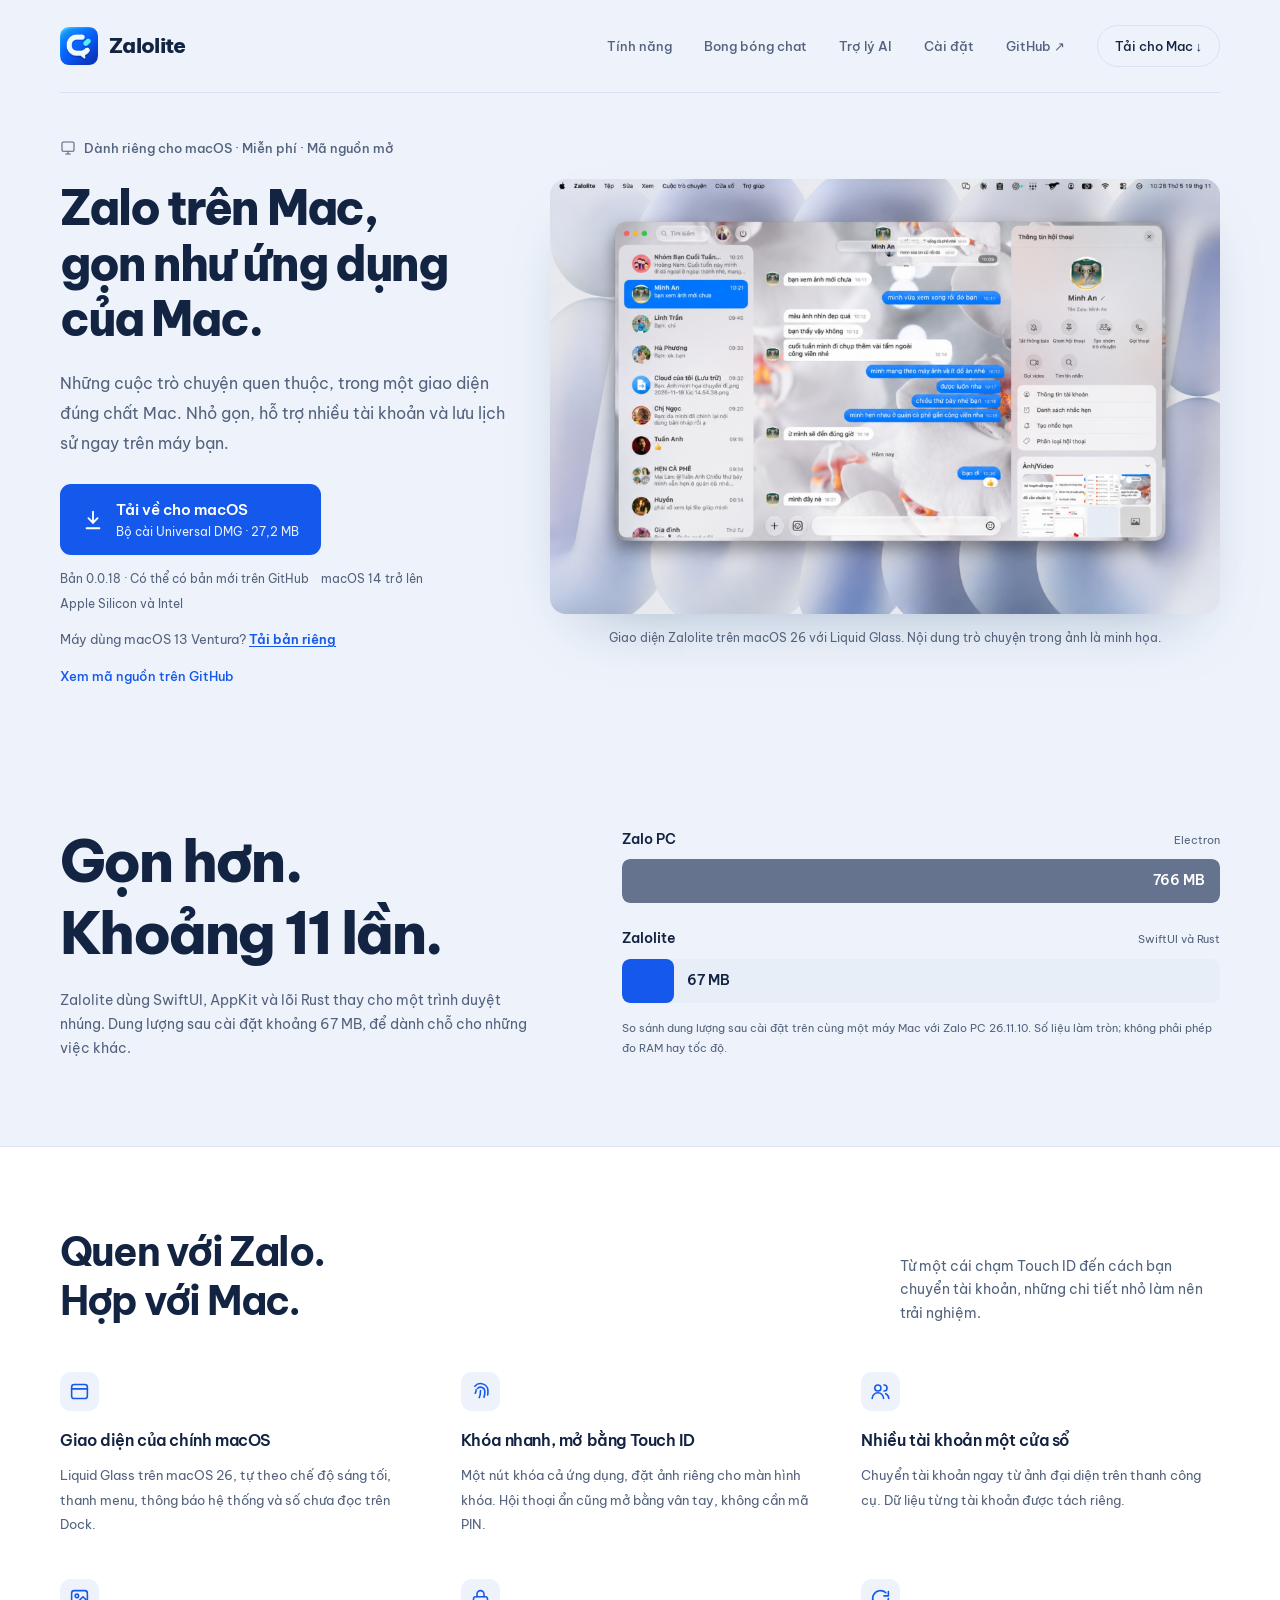
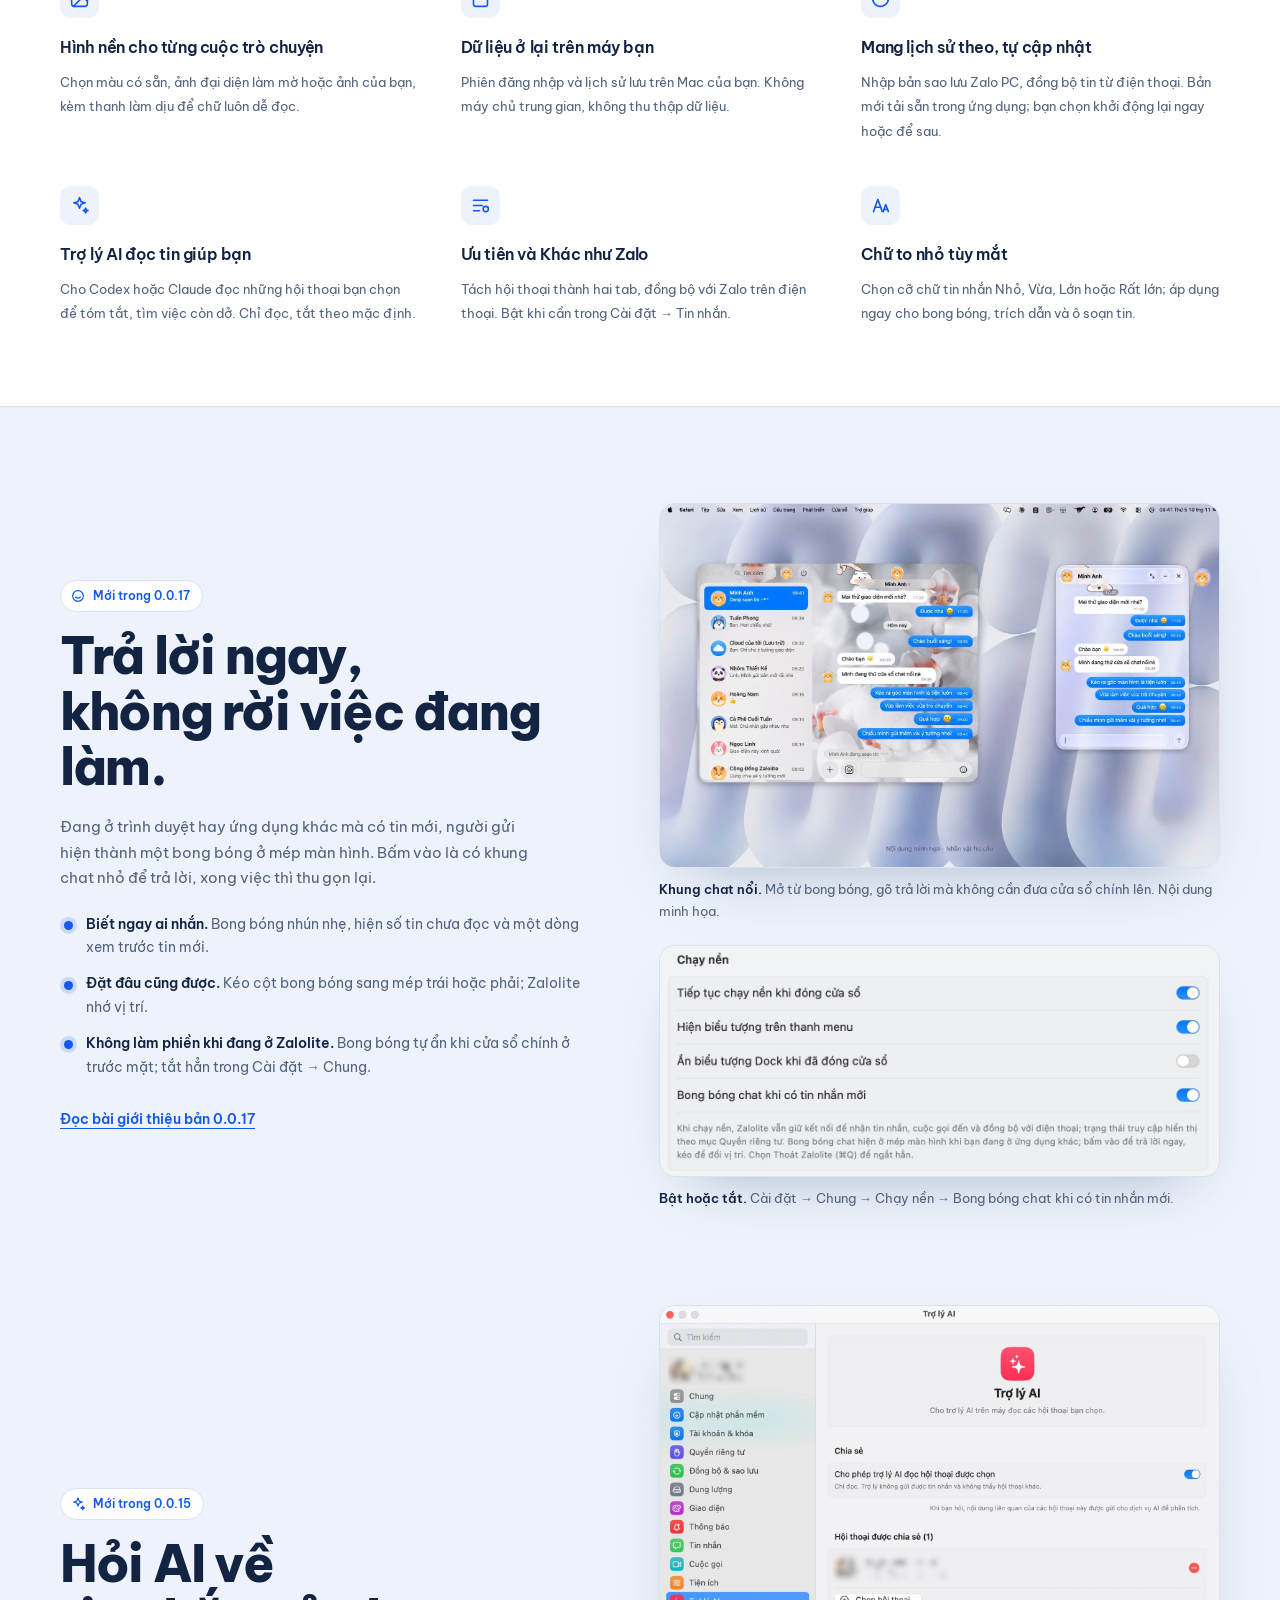
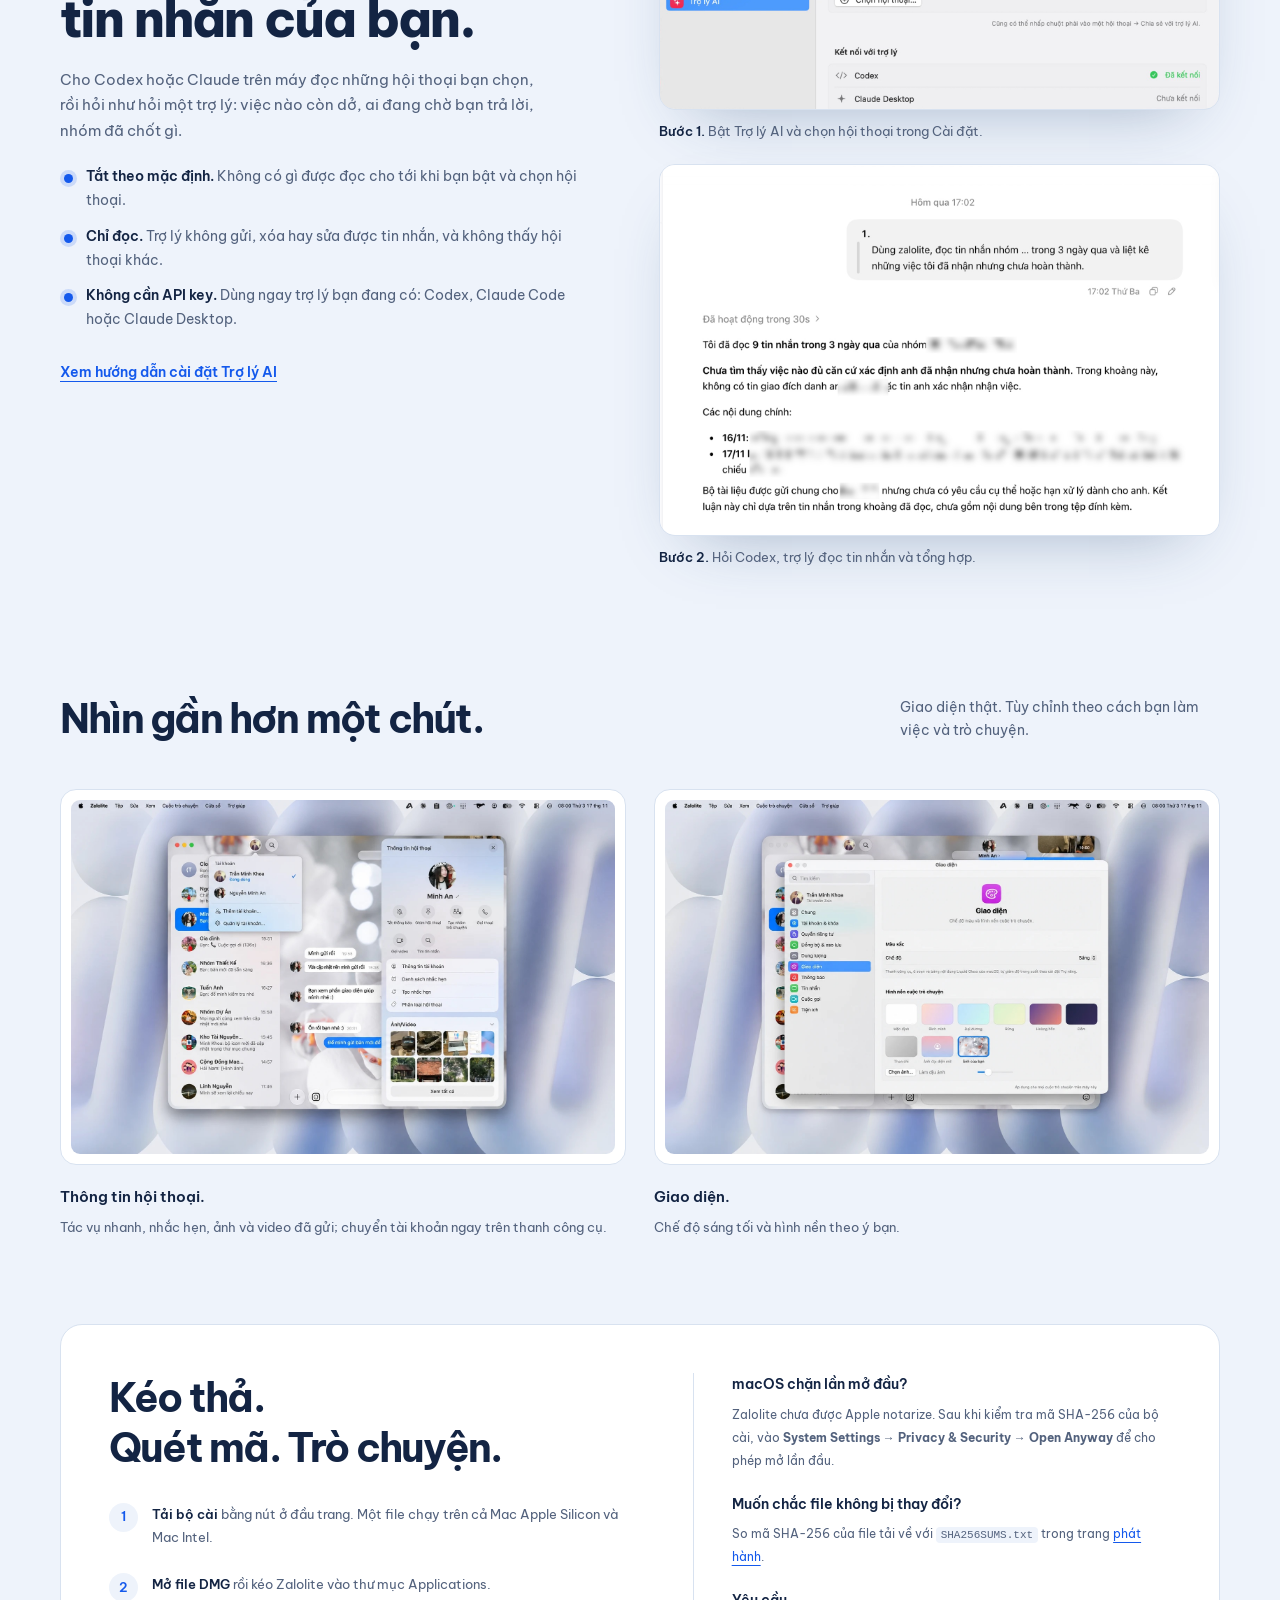
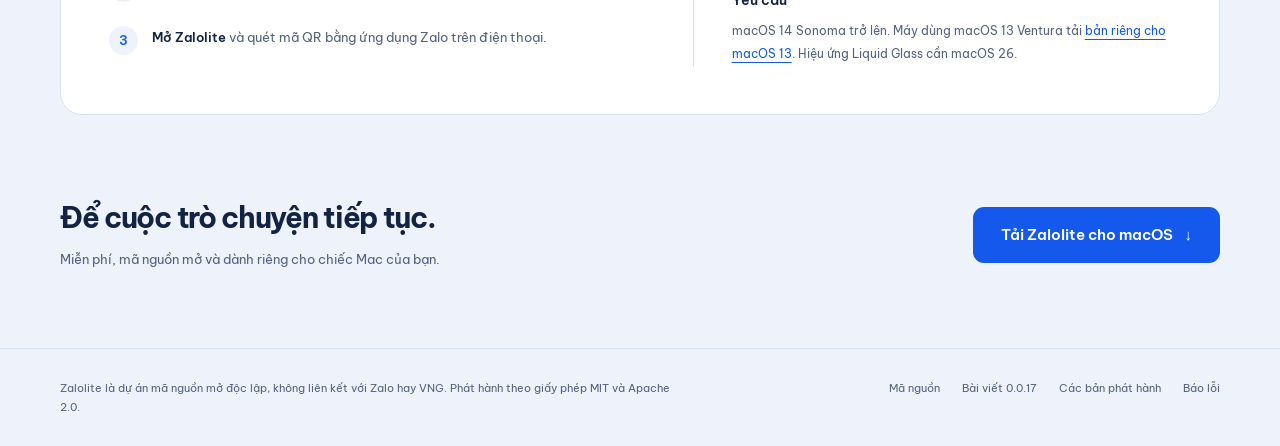
==== commit f835834e: "docs(release): 0.0.18 notes and download links Co-Authored-By: Claude Opus 5.5 <noreply@anthropic.co" ====
--- a/site/index.html
+++ b/site/index.html
@@ -42,12 +42,12 @@
         <p class="lede">Những cuộc trò chuyện quen thuộc, trong một giao diện đúng chất Mac. Nhỏ gọn, hỗ trợ nhiều tài khoản và lưu lịch sử ngay trên máy bạn.</p>
       <div class="get">
 
-        <a class="download" id="download" data-download href="https://github.com/lebad280324/zalolite/releases/download/v0.0.17/Zalolite-0.0.17-macos-universal.dmg">
+        <a class="download" id="download" data-download href="https://github.com/lebad280324/zalolite/releases/download/v0.0.18/Zalolite-0.0.18-macos-universal.dmg">
           <svg viewBox="0 0 24 24" fill="none" stroke="currentColor" stroke-width="2" stroke-linecap="round" stroke-linejoin="round" aria-hidden="true"><path d="M12 3v12"/><path d="m7 10 5 5 5-5"/><path d="M5 21h14"/></svg>
           <span>Tải về cho macOS<small id="dl-file">Bộ cài Universal DMG · 27,2 MB</small></span>
         </a>
-        <p class="meta"><span id="dl-version" aria-live="polite">Phiên bản 0.0.17</span><span>macOS 14 trở lên</span><span>Apple Silicon và Intel</span></p>
-        <a class="legacy" data-download-legacy href="https://github.com/lebad280324/zalolite/releases/download/v0.0.17/Zalolite-0.0.17-macos13-universal.dmg">Máy dùng macOS 13 Ventura? <span>Tải bản riêng</span></a>
+        <p class="meta"><span id="dl-version" aria-live="polite">Phiên bản 0.0.18</span><span>macOS 14 trở lên</span><span>Apple Silicon và Intel</span></p>
+        <a class="legacy" data-download-legacy href="https://github.com/lebad280324/zalolite/releases/download/v0.0.18/Zalolite-0.0.18-macos13-universal.dmg">Máy dùng macOS 13 Ventura? <span>Tải bản riêng</span></a>
         <a class="source" href="https://github.com/lebad280324/zalolite">Xem mã nguồn trên GitHub</a>
       </div>
       </div>
@@ -202,13 +202,13 @@
         <h3>Muốn chắc file không bị thay đổi?</h3>
         <p>So mã SHA-256 của file tải về với <code>SHA256SUMS.txt</code> trong trang <a href="https://github.com/lebad280324/zalolite/releases/latest">phát hành</a>.</p>
         <h3>Yêu cầu</h3>
-        <p>macOS 14 Sonoma trở lên. Máy dùng macOS 13 Ventura tải <a data-download-legacy href="https://github.com/lebad280324/zalolite/releases/download/v0.0.17/Zalolite-0.0.17-macos13-universal.dmg">bản riêng cho macOS 13</a>. Hiệu ứng Liquid Glass cần macOS 26.</p>
+        <p>macOS 14 Sonoma trở lên. Máy dùng macOS 13 Ventura tải <a data-download-legacy href="https://github.com/lebad280324/zalolite/releases/download/v0.0.18/Zalolite-0.0.18-macos13-universal.dmg">bản riêng cho macOS 13</a>. Hiệu ứng Liquid Glass cần macOS 26.</p>
       </div>
     </div>
   </section>
   <section class="wrap bottom-download" aria-labelledby="ready-title">
     <div><h2 id="ready-title">Để cuộc trò chuyện tiếp tục.</h2><p>Miễn phí, mã nguồn mở và dành riêng cho chiếc Mac của bạn.</p></div>
-    <a class="download" data-download href="https://github.com/lebad280324/zalolite/releases/download/v0.0.17/Zalolite-0.0.17-macos-universal.dmg">Tải Zalolite cho macOS <span aria-hidden="true">↓</span></a>
+    <a class="download" data-download href="https://github.com/lebad280324/zalolite/releases/download/v0.0.18/Zalolite-0.0.18-macos-universal.dmg">Tải Zalolite cho macOS <span aria-hidden="true">↓</span></a>
   </section>
 </main>
 
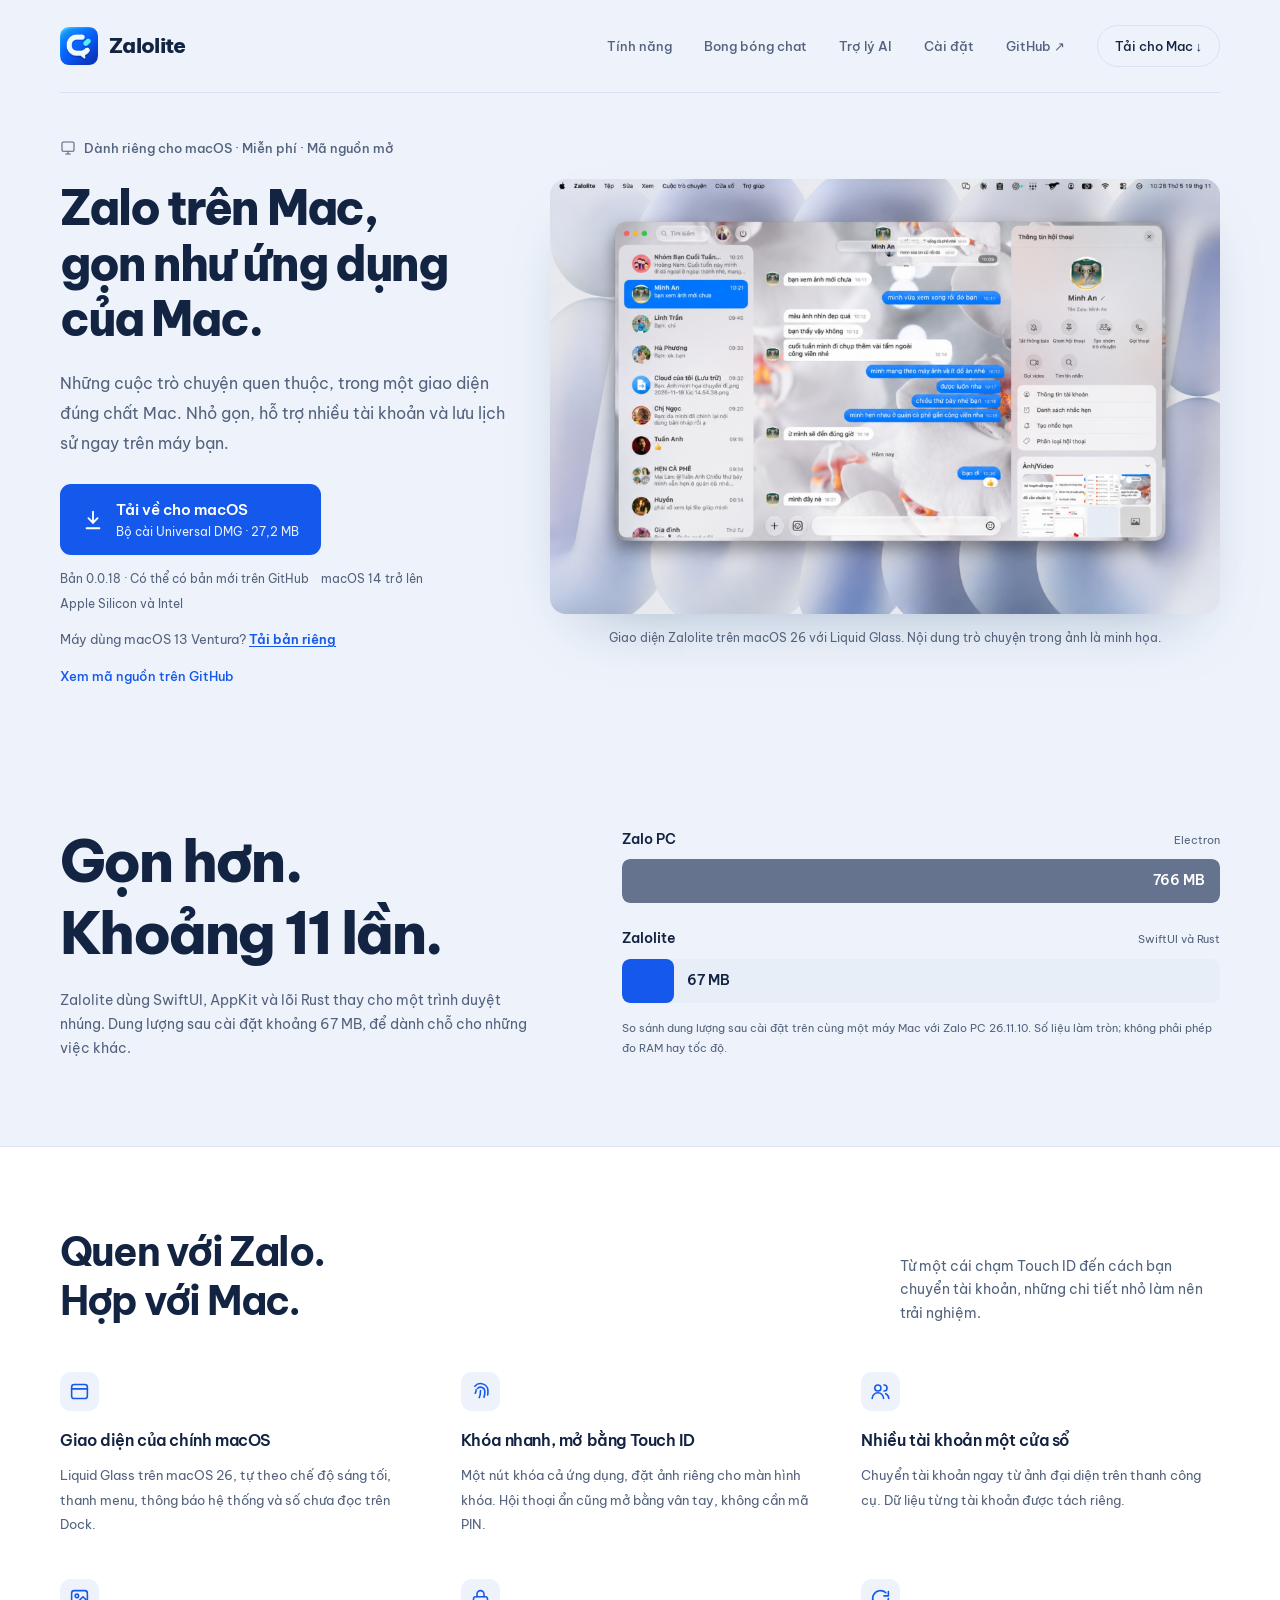
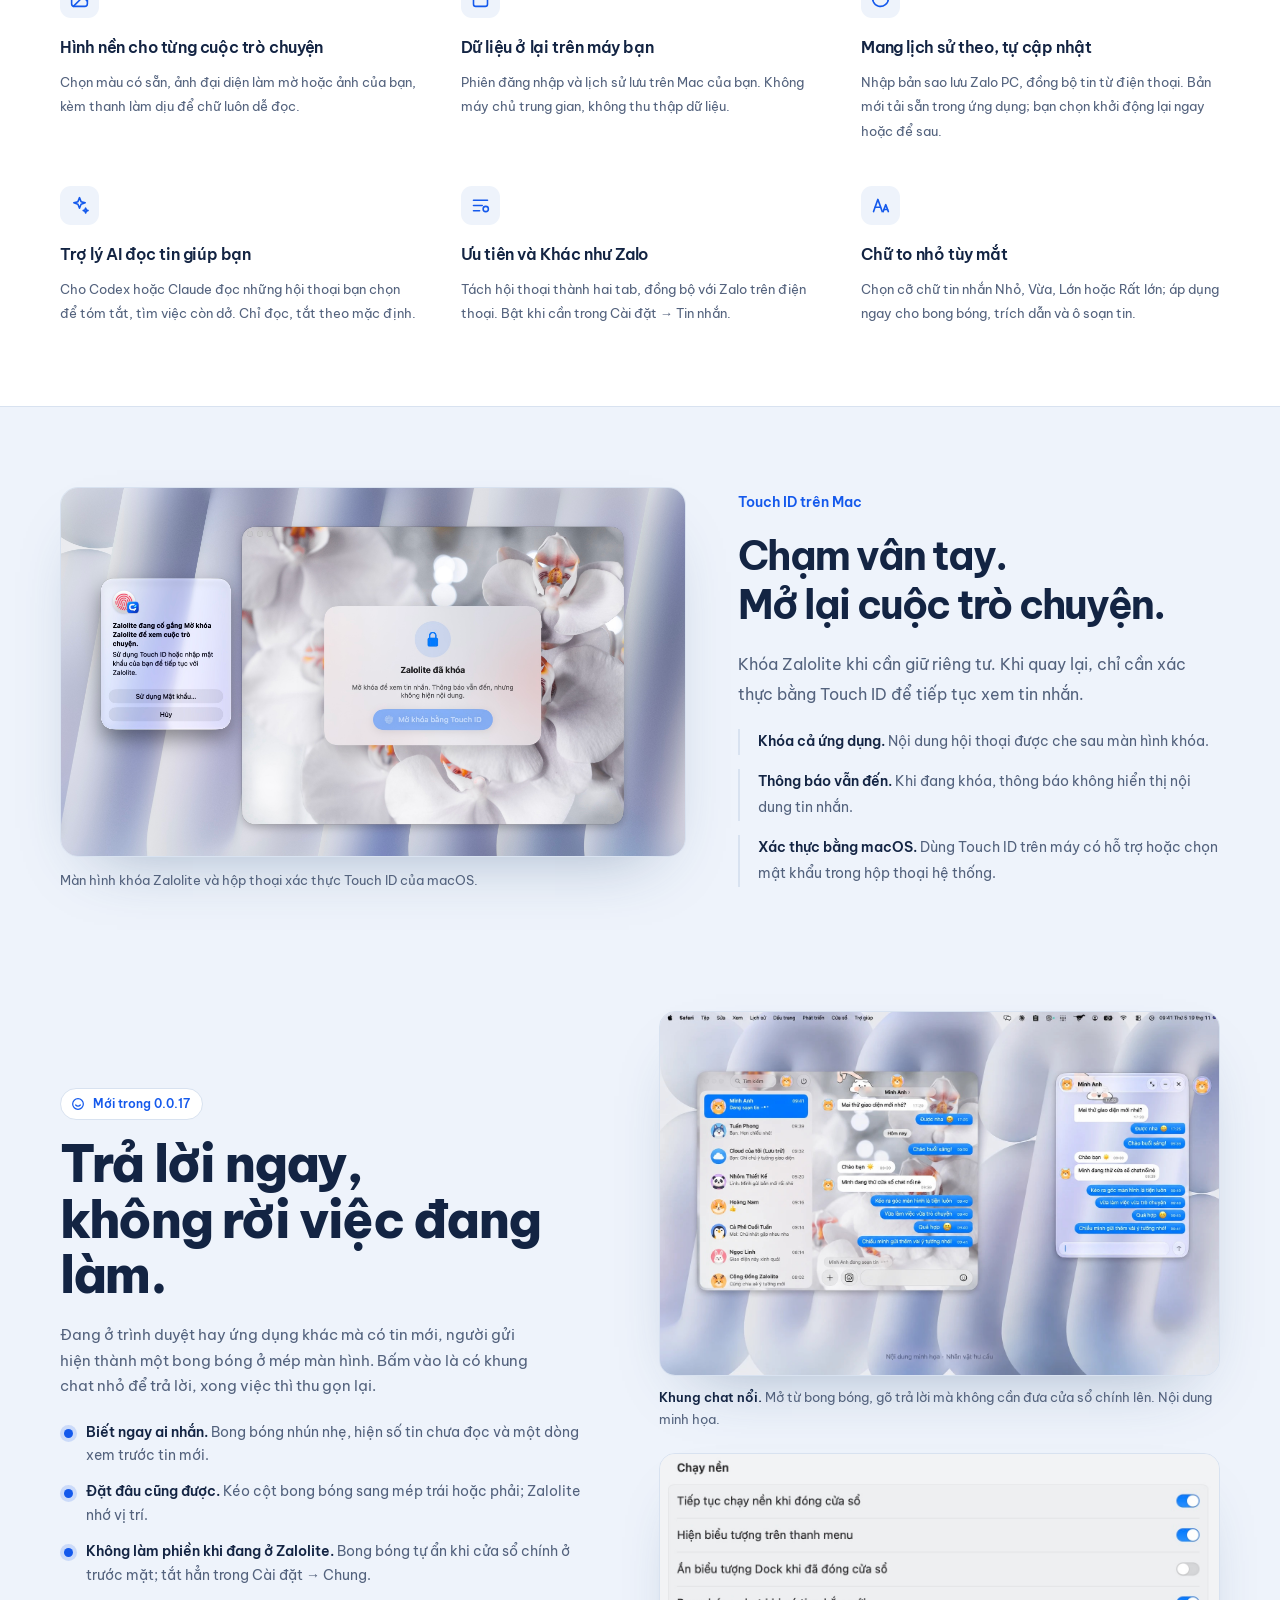
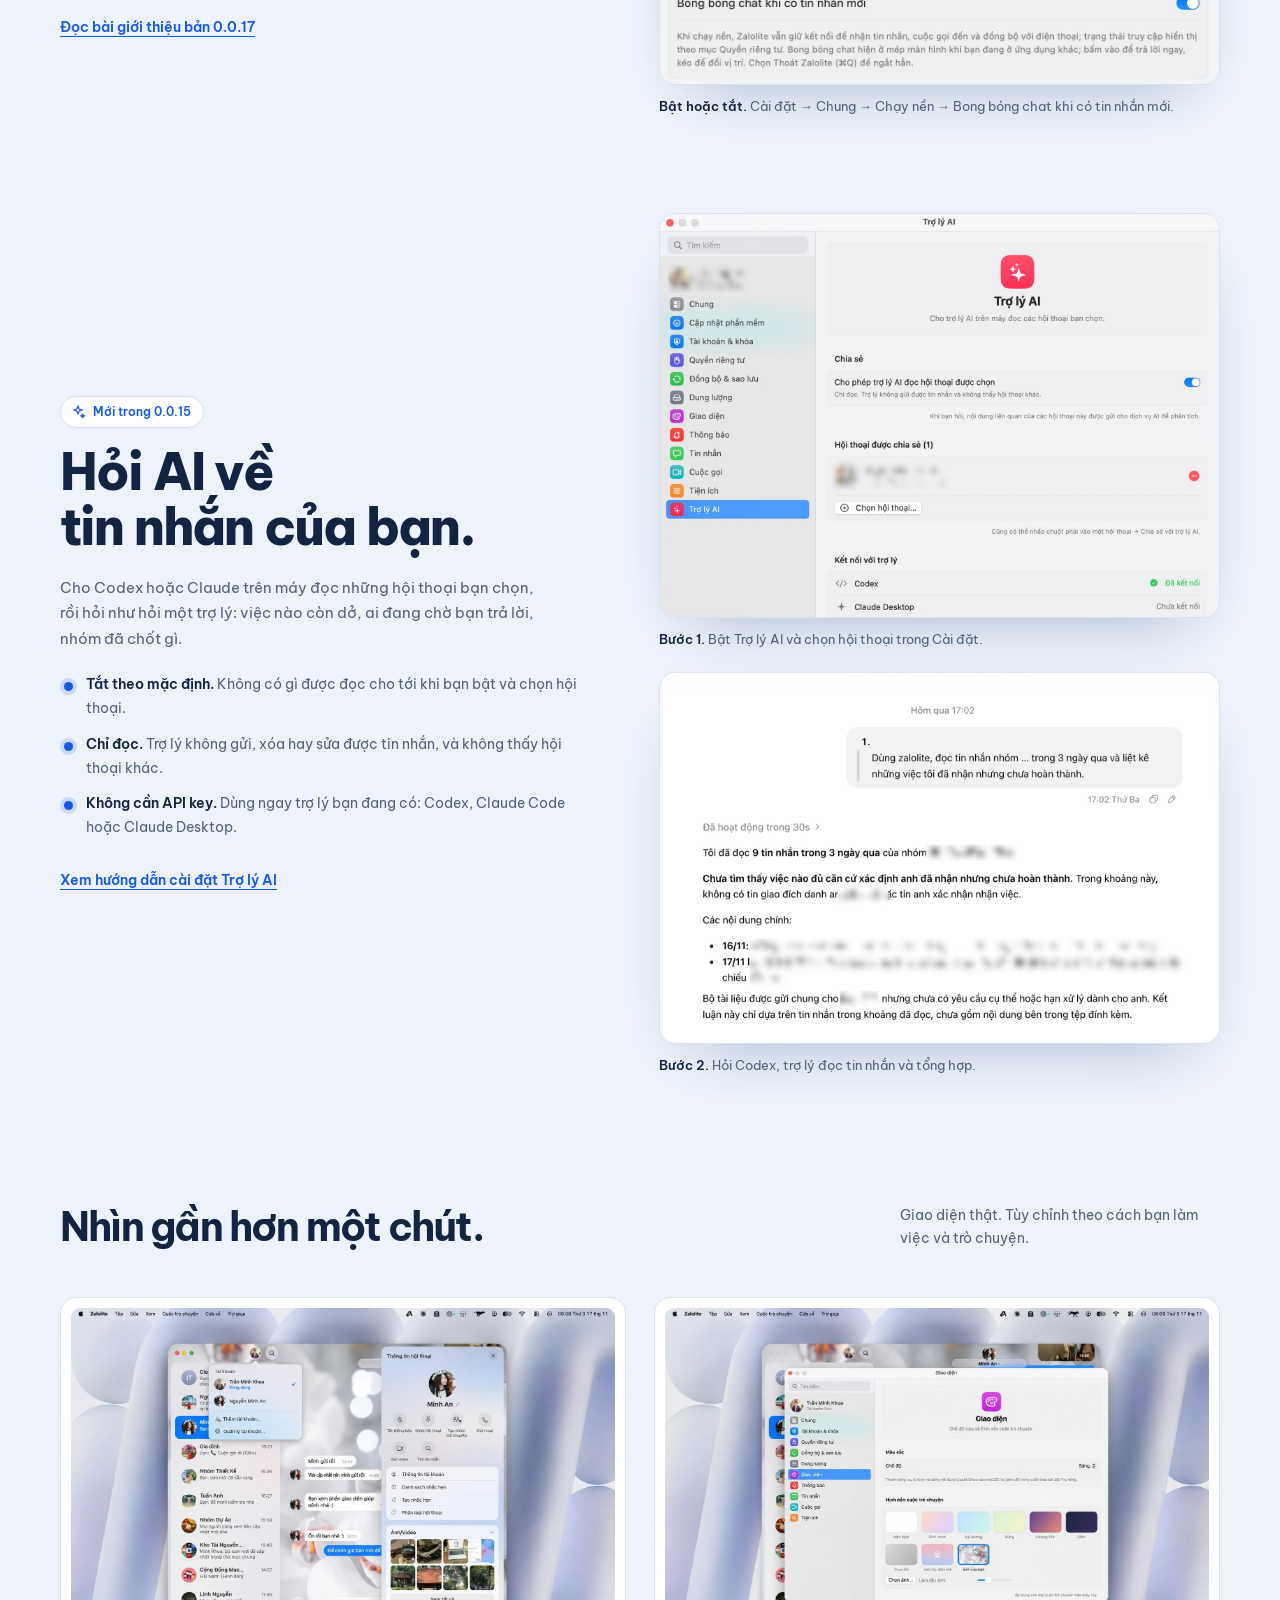
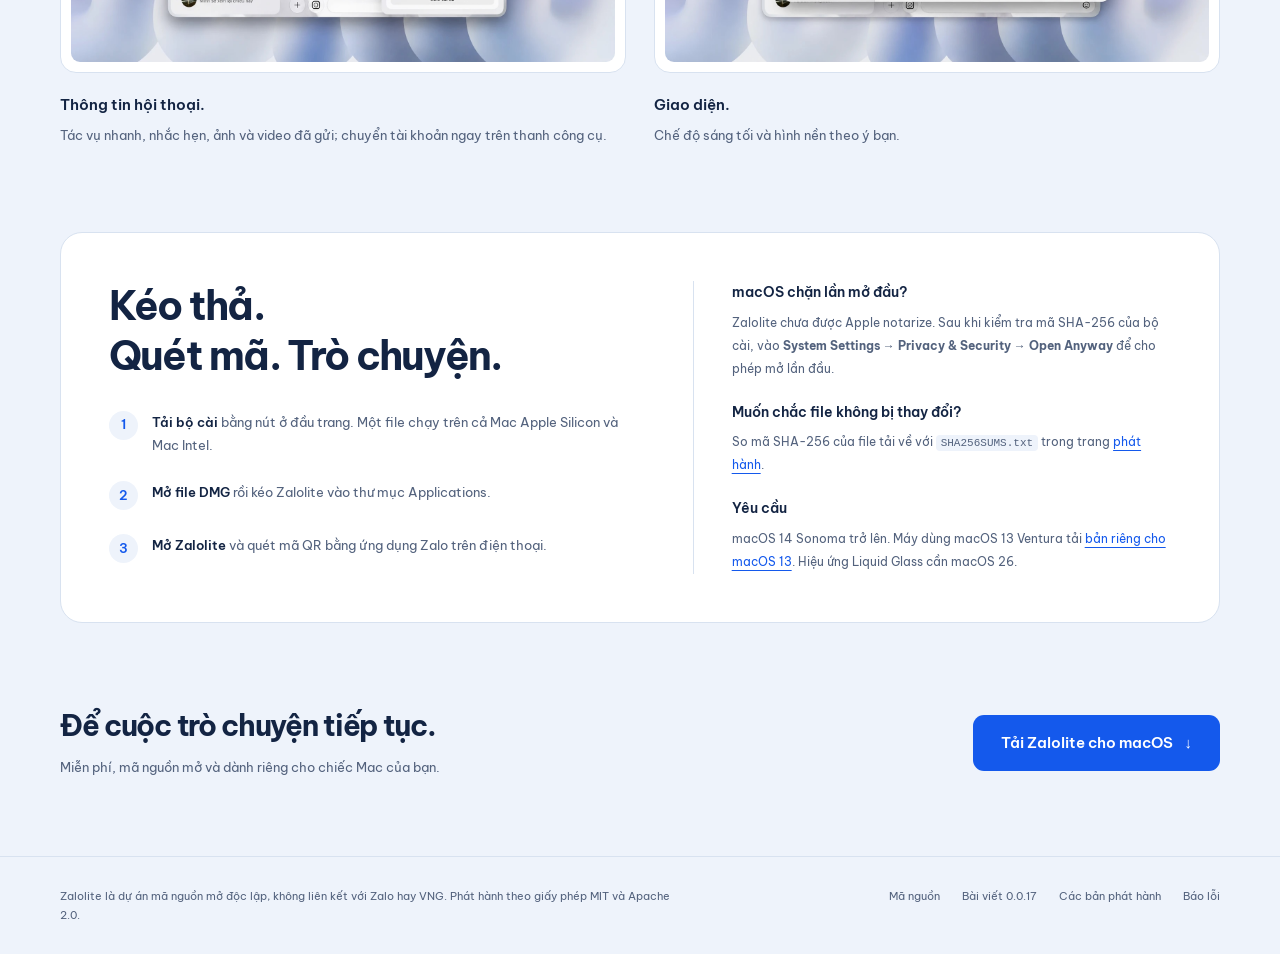
==== commit 481fc434: "feat(site): showcase Touch ID unlock with screenshot" ====
--- a/site/index.html
+++ b/site/index.html
@@ -17,6 +17,7 @@
 <link href="https://fonts.googleapis.com/css2?family=Be+Vietnam+Pro:wght@400;500;600;700;800&display=swap" rel="stylesheet">
 <link rel="stylesheet" href="style.css?v=20261119">
 <link rel="stylesheet" href="hero.css?v=3dddcc6972">
+<link rel="stylesheet" href="touch-id.css?v=20261119">
 </head>
 <body>
 <a class="skip" href="#main">Đến nội dung chính</a>
@@ -82,7 +83,7 @@
       </div>
       <div class="feature">
         <div class="glyph"><svg viewBox="0 0 24 24" fill="none" stroke="currentColor" stroke-width="1.8" stroke-linecap="round" stroke-linejoin="round" aria-hidden="true"><path d="M12 11c0 3 0 5-1.5 8"/><path d="M8.5 8.5a5 5 0 0 1 8.5 3.5c0 2.5-.3 4.5-1 6.5"/><path d="M5.5 6A8.5 8.5 0 0 1 20.5 12c0 1.4-.1 2.7-.3 4"/><path d="M6 14c.6-1 1-2.3 1-4"/></svg></div>
-        <h3>Khóa nhanh, mở bằng Touch ID</h3>
+        <h3><a class="touch-feature-link" href="#touch-id">Khóa nhanh, mở bằng Touch ID</a></h3>
         <p>Một nút khóa cả ứng dụng, đặt ảnh riêng cho màn hình khóa. Hội thoại ẩn cũng mở bằng vân tay, không cần mã PIN.</p>
       </div>
       <div class="feature">
@@ -124,6 +125,23 @@
   </section>
 
   </div>
+  <section class="wrap touch-id" id="touch-id" aria-labelledby="touch-id-title">
+    <figure class="touch-id-shot">
+      <img src="assets/touch-id.jpg" width="2484" height="1464" loading="lazy" alt="Màn hình Zalolite đã khóa và hộp thoại macOS yêu cầu xác thực bằng Touch ID hoặc mật khẩu">
+      <figcaption>Màn hình khóa Zalolite và hộp thoại xác thực Touch ID của macOS.</figcaption>
+    </figure>
+    <div class="touch-id-copy">
+      <p class="touch-id-label">Touch ID trên Mac</p>
+      <h2 id="touch-id-title">Chạm vân tay.<br>Mở lại cuộc trò chuyện.</h2>
+      <p class="touch-id-lede">Khóa Zalolite khi cần giữ riêng tư. Khi quay lại, chỉ cần xác thực bằng Touch ID để tiếp tục xem tin nhắn.</p>
+      <ul class="touch-id-points">
+        <li><b>Khóa cả ứng dụng.</b> Nội dung hội thoại được che sau màn hình khóa.</li>
+        <li><b>Thông báo vẫn đến.</b> Khi đang khóa, thông báo không hiển thị nội dung tin nhắn.</li>
+        <li><b>Xác thực bằng macOS.</b> Dùng Touch ID trên máy có hỗ trợ hoặc chọn mật khẩu trong hộp thoại hệ thống.</li>
+      </ul>
+    </div>
+  </section>
+
   <section class="wrap ai bubbles" id="bong-bong-chat" aria-labelledby="bubbles-title">
     <div class="ai-copy">
       <p class="ai-tag"><svg aria-hidden="true" viewBox="0 0 24 24" fill="none" stroke="currentColor" stroke-width="1.8" stroke-linecap="round" stroke-linejoin="round"><circle cx="12" cy="12" r="8"/><path d="M8.5 13.5c1 1.2 2.1 1.8 3.5 1.8s2.5-.6 3.5-1.8"/></svg> Mới trong 0.0.17</p>
--- a/site/touch-id.css
+++ b/site/touch-id.css
@@ -0,0 +1,20 @@
+.touch-id { display: grid; grid-template-columns: minmax(0, 1.3fr) minmax(0, 1fr); gap: 52px; align-items: center; padding-block: 80px 24px; scroll-margin-top: 32px; }
+.touch-id-shot { min-width: 0; margin: 0; }
+.touch-id-shot img { width: 100%; height: auto; border: 1px solid var(--line); border-radius: 18px; box-shadow: var(--shadow); }
+.touch-id-shot figcaption { font-size: 13px; line-height: 1.7; margin-top: 12px; color: var(--ink-soft); }
+.touch-id-label { color: var(--blue); font-size: 14px; font-weight: 600; margin: 0 0 16px; }
+.touch-id h2 { font-size: clamp(30px, 3.1vw, 43px); line-height: 1.25; }
+.touch-id-lede { font-size: 16px; line-height: 1.85; color: var(--ink-soft); margin: 20px 0; }
+.touch-id-points { list-style: none; padding: 0; margin: 0; display: grid; gap: 14px; color: var(--ink-soft); font-size: 14px; line-height: 1.85; }
+.touch-id-points li { padding-left: 18px; border-left: 2px solid var(--line); }
+.touch-id-points b { color: var(--ink); font-weight: 600; }
+.touch-feature-link { color: inherit; text-decoration: none; }
+.touch-feature-link:hover { color: var(--blue); text-decoration: underline; }
+@media (max-width: 1050px) {
+  .touch-id { grid-template-columns: 1fr; gap: 28px; }
+  .touch-id-copy { grid-row: 1; max-width: 660px; }
+}
+@media (max-width: 760px) {
+  .touch-id { padding-block: 56px 12px; }
+  .touch-id-shot img { border-radius: 12px; }
+}
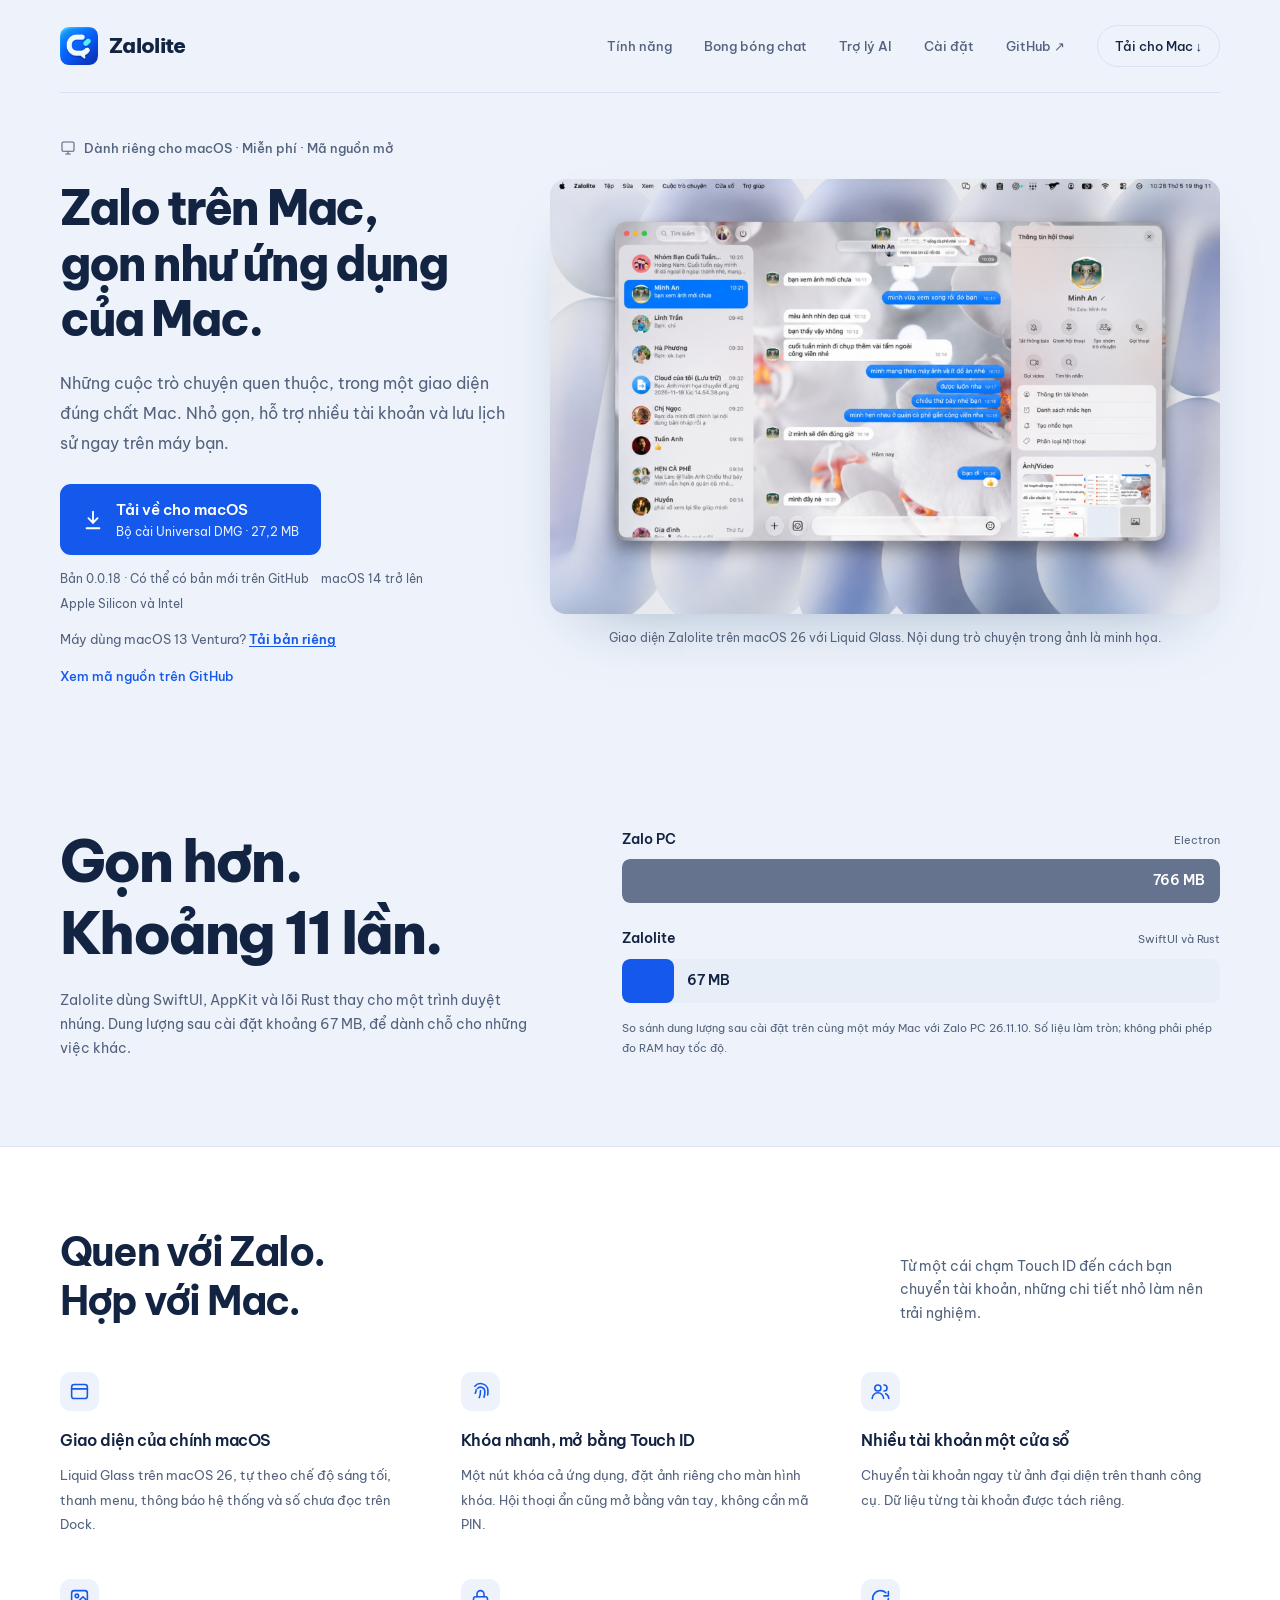
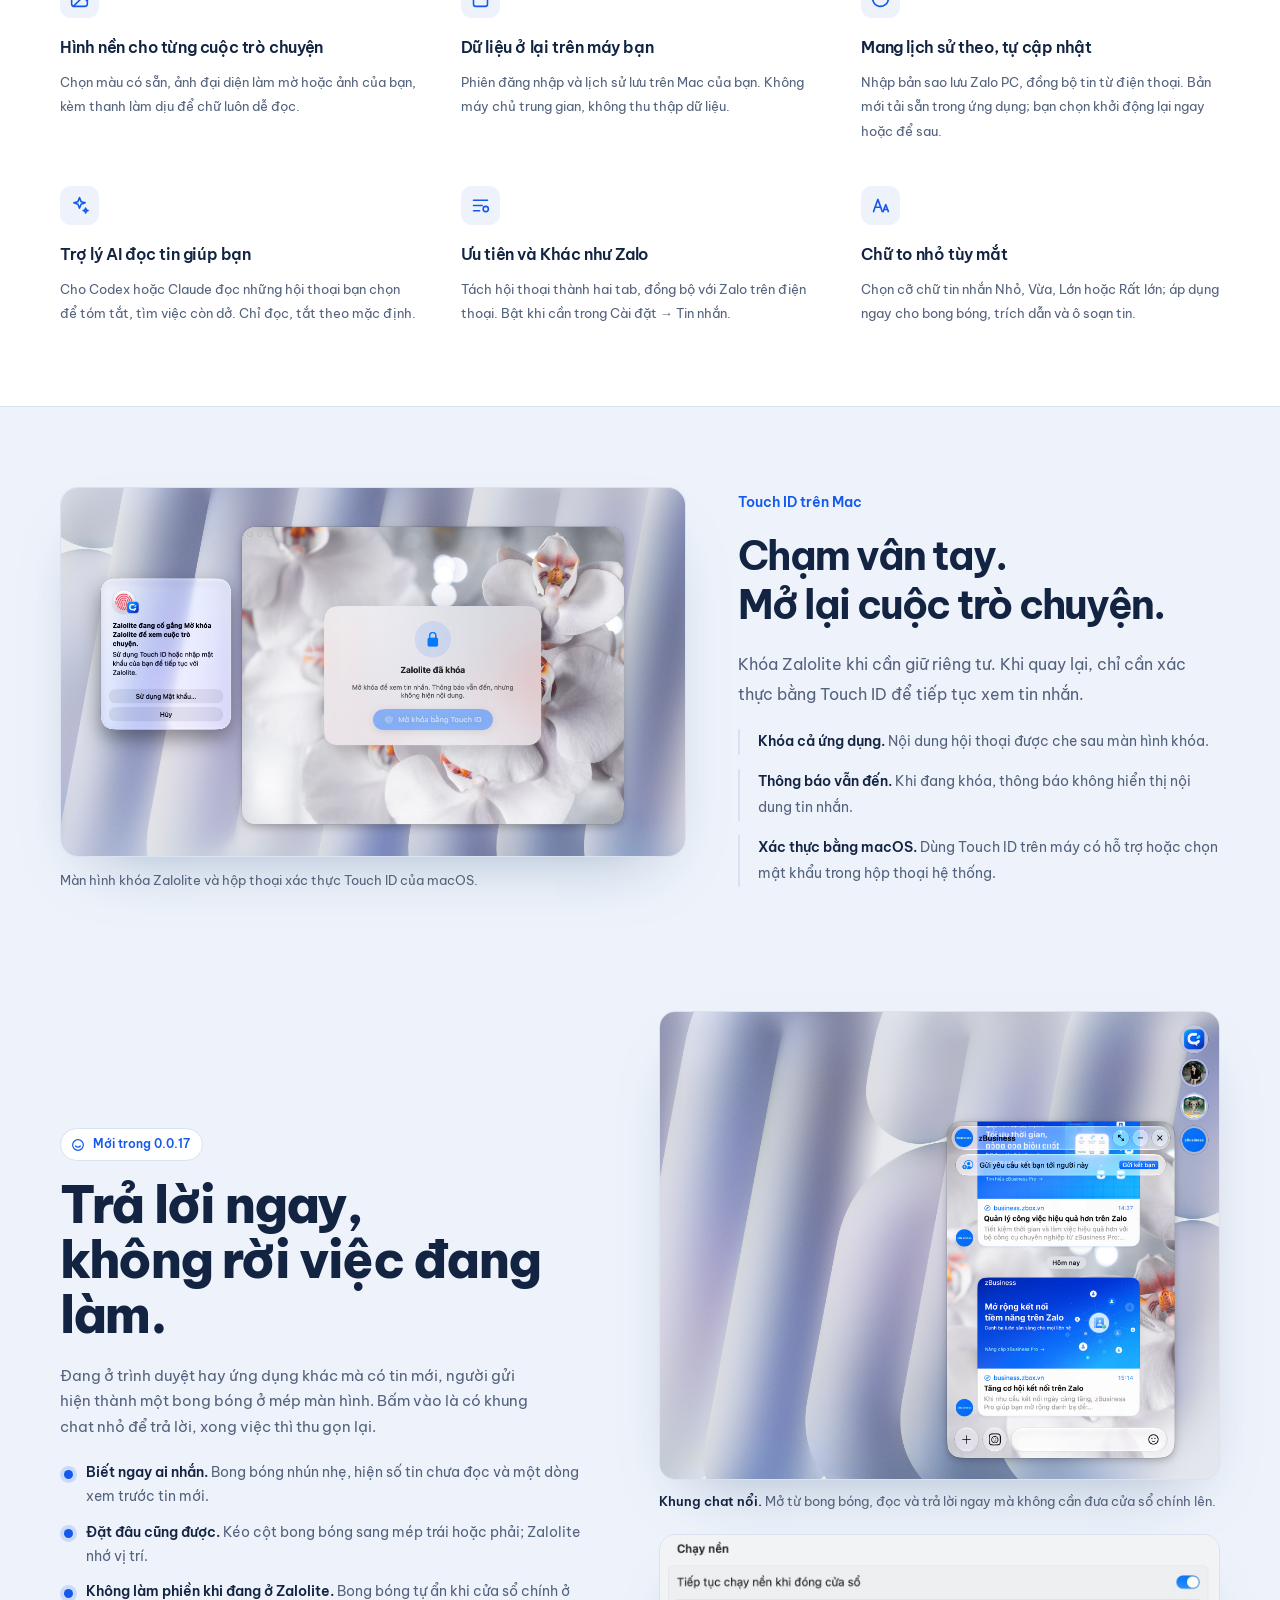
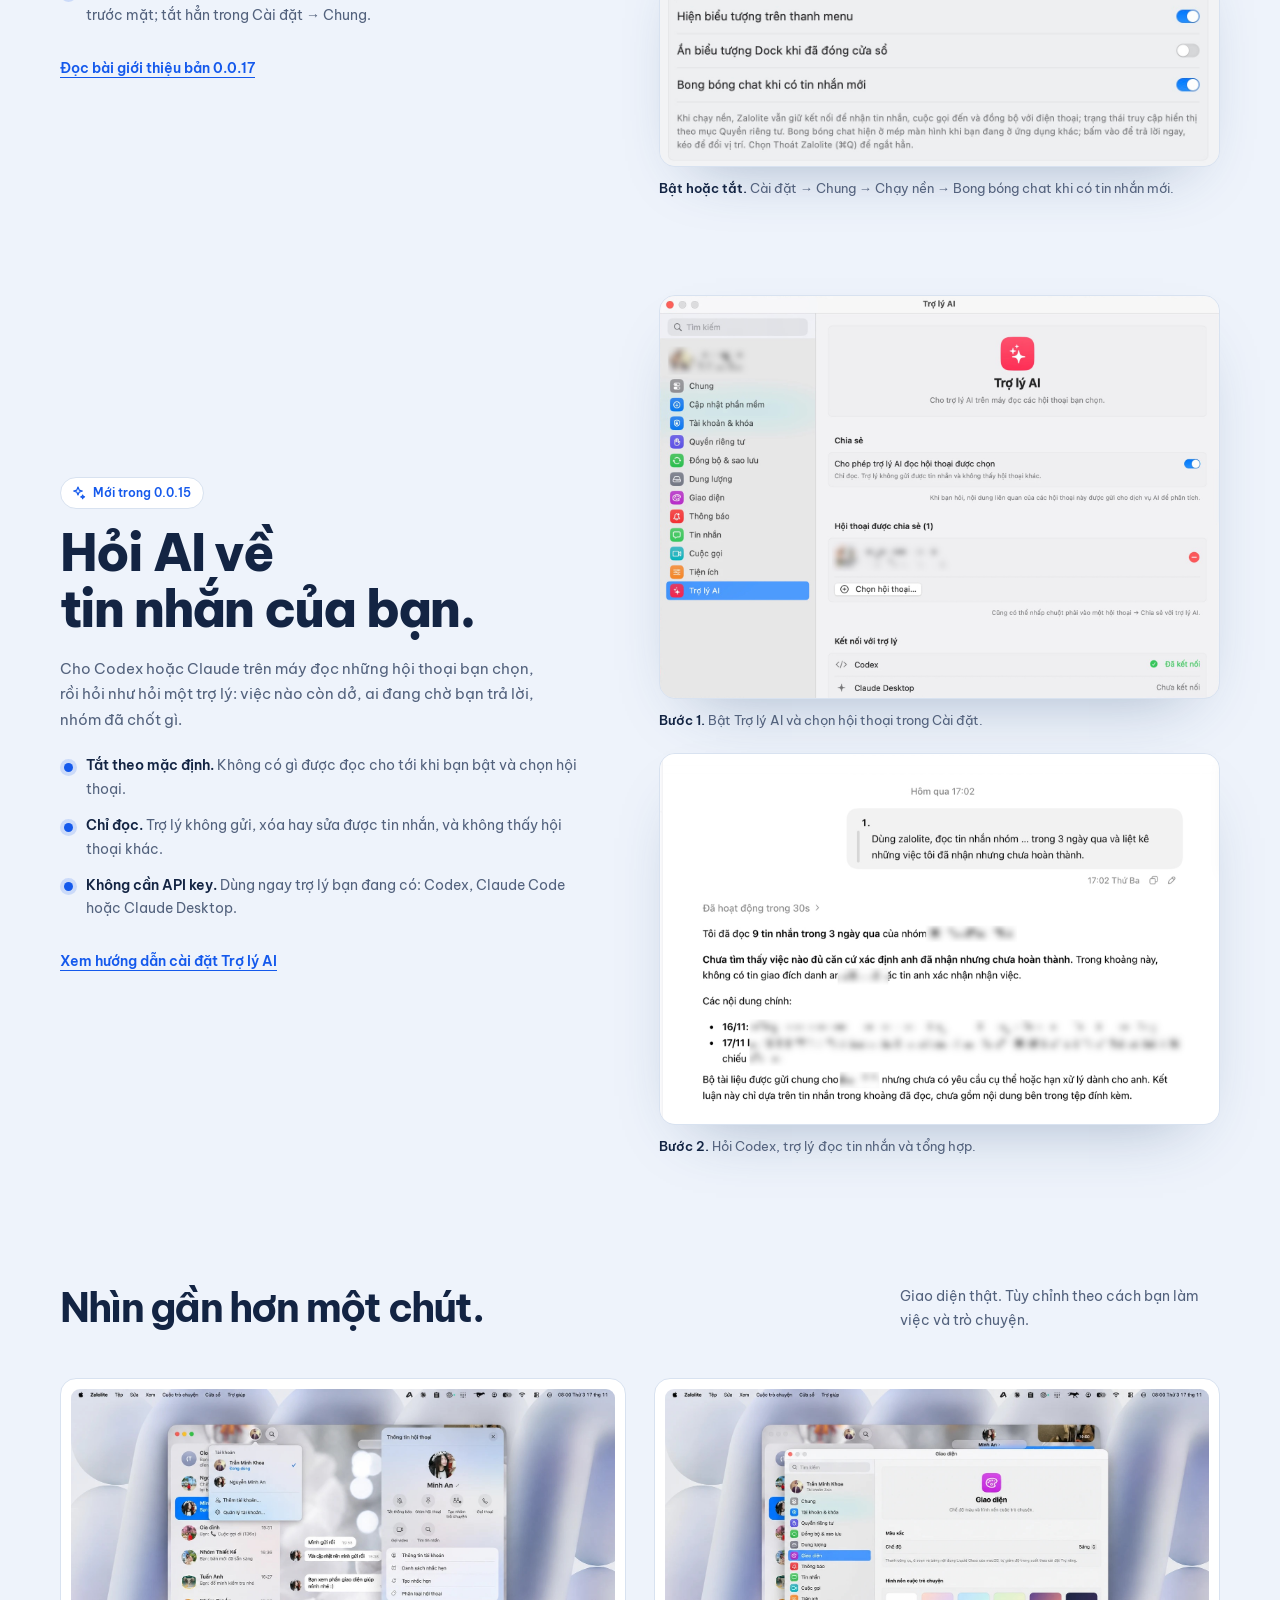
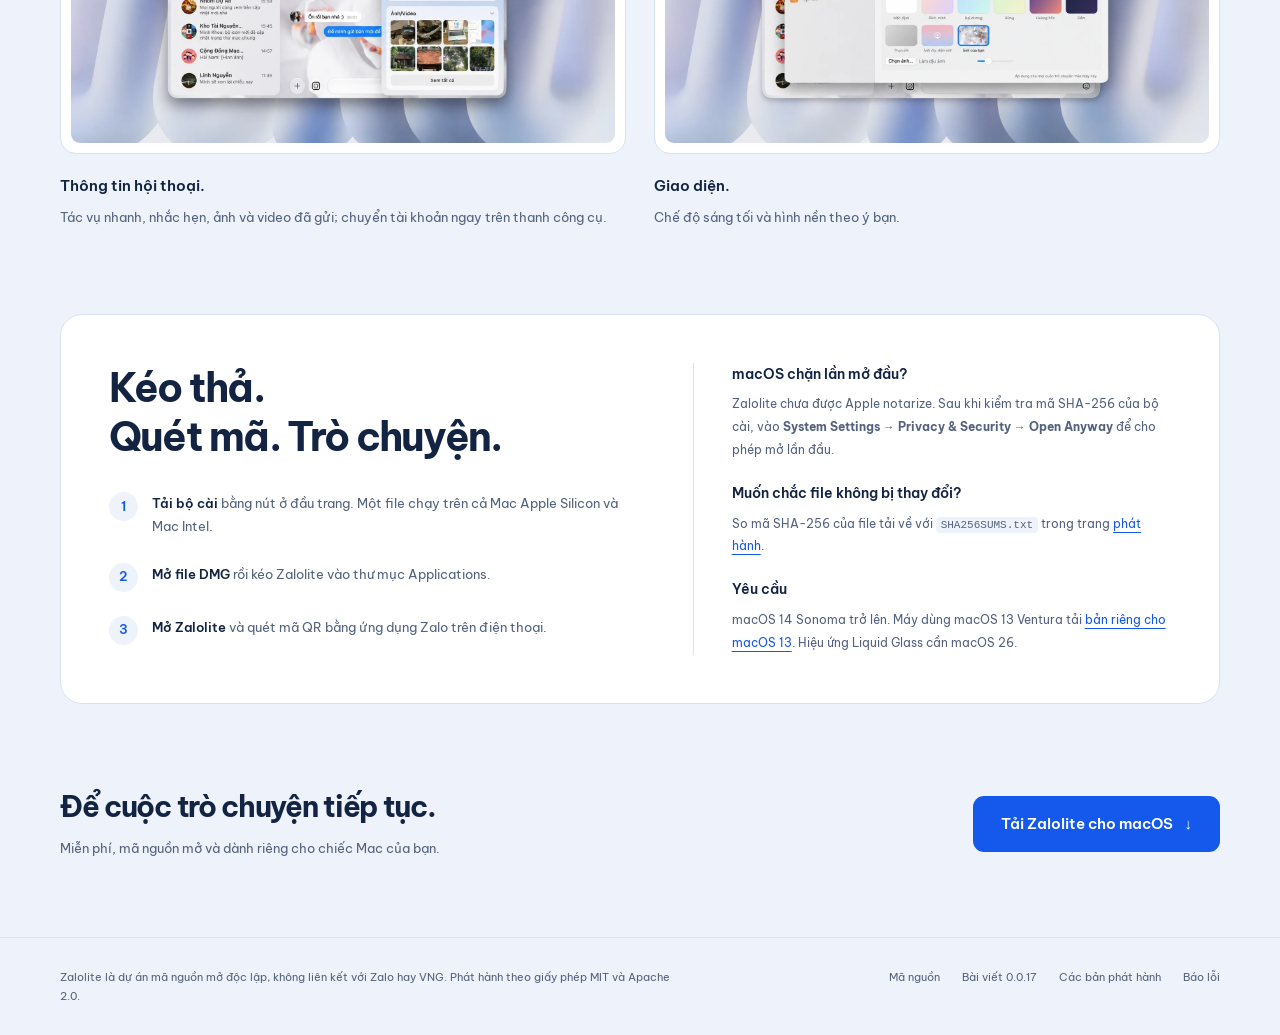
==== commit 6578d34d: "style(site): replace chat bubbles screenshot" ====
--- a/site/index.html
+++ b/site/index.html
@@ -156,8 +156,8 @@
     </div>
     <div class="ai-shots">
       <figure class="ai-shot">
-        <img src="assets/bubbles.jpg" width="1556" height="1011" loading="lazy" alt="Cửa sổ Zalolite bên trái và khung chat nổi mở từ bong bóng ở mép phải màn hình">
-        <figcaption><b>Khung chat nổi.</b> Mở từ bong bóng, gõ trả lời mà không cần đưa cửa sổ chính lên. Nội dung minh họa.</figcaption>
+        <img src="assets/chat-bubbles-v2.png" width="2064" height="1722" loading="lazy" alt="Bong bóng hội thoại ở mép phải màn hình và cửa sổ chat nổi Zalolite đang mở">
+        <figcaption><b>Khung chat nổi.</b> Mở từ bong bóng, đọc và trả lời ngay mà không cần đưa cửa sổ chính lên.</figcaption>
       </figure>
       <figure class="ai-shot">
         <img src="assets/bubbles-settings.jpg" width="1260" height="520" loading="lazy" alt="Cài đặt Chung, mục Chạy nền với công tắc Bong bóng chat khi có tin nhắn mới">
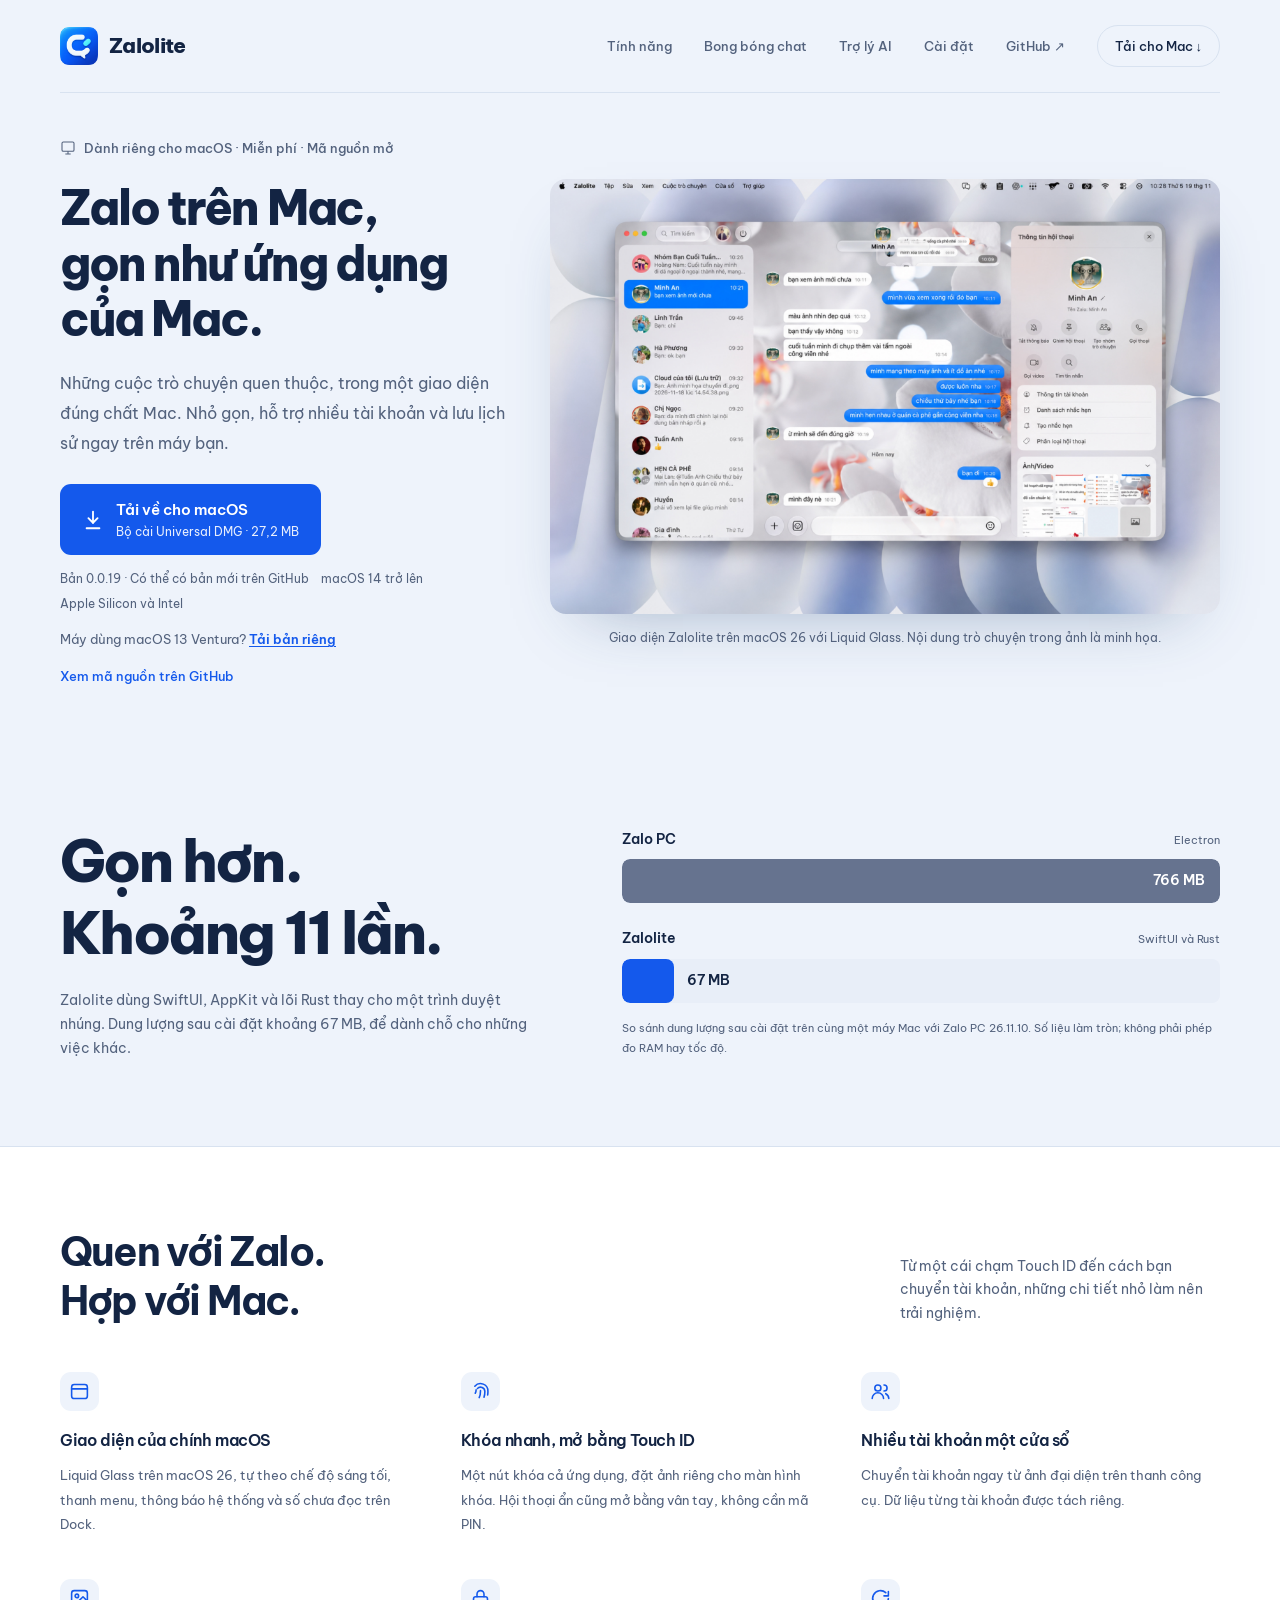
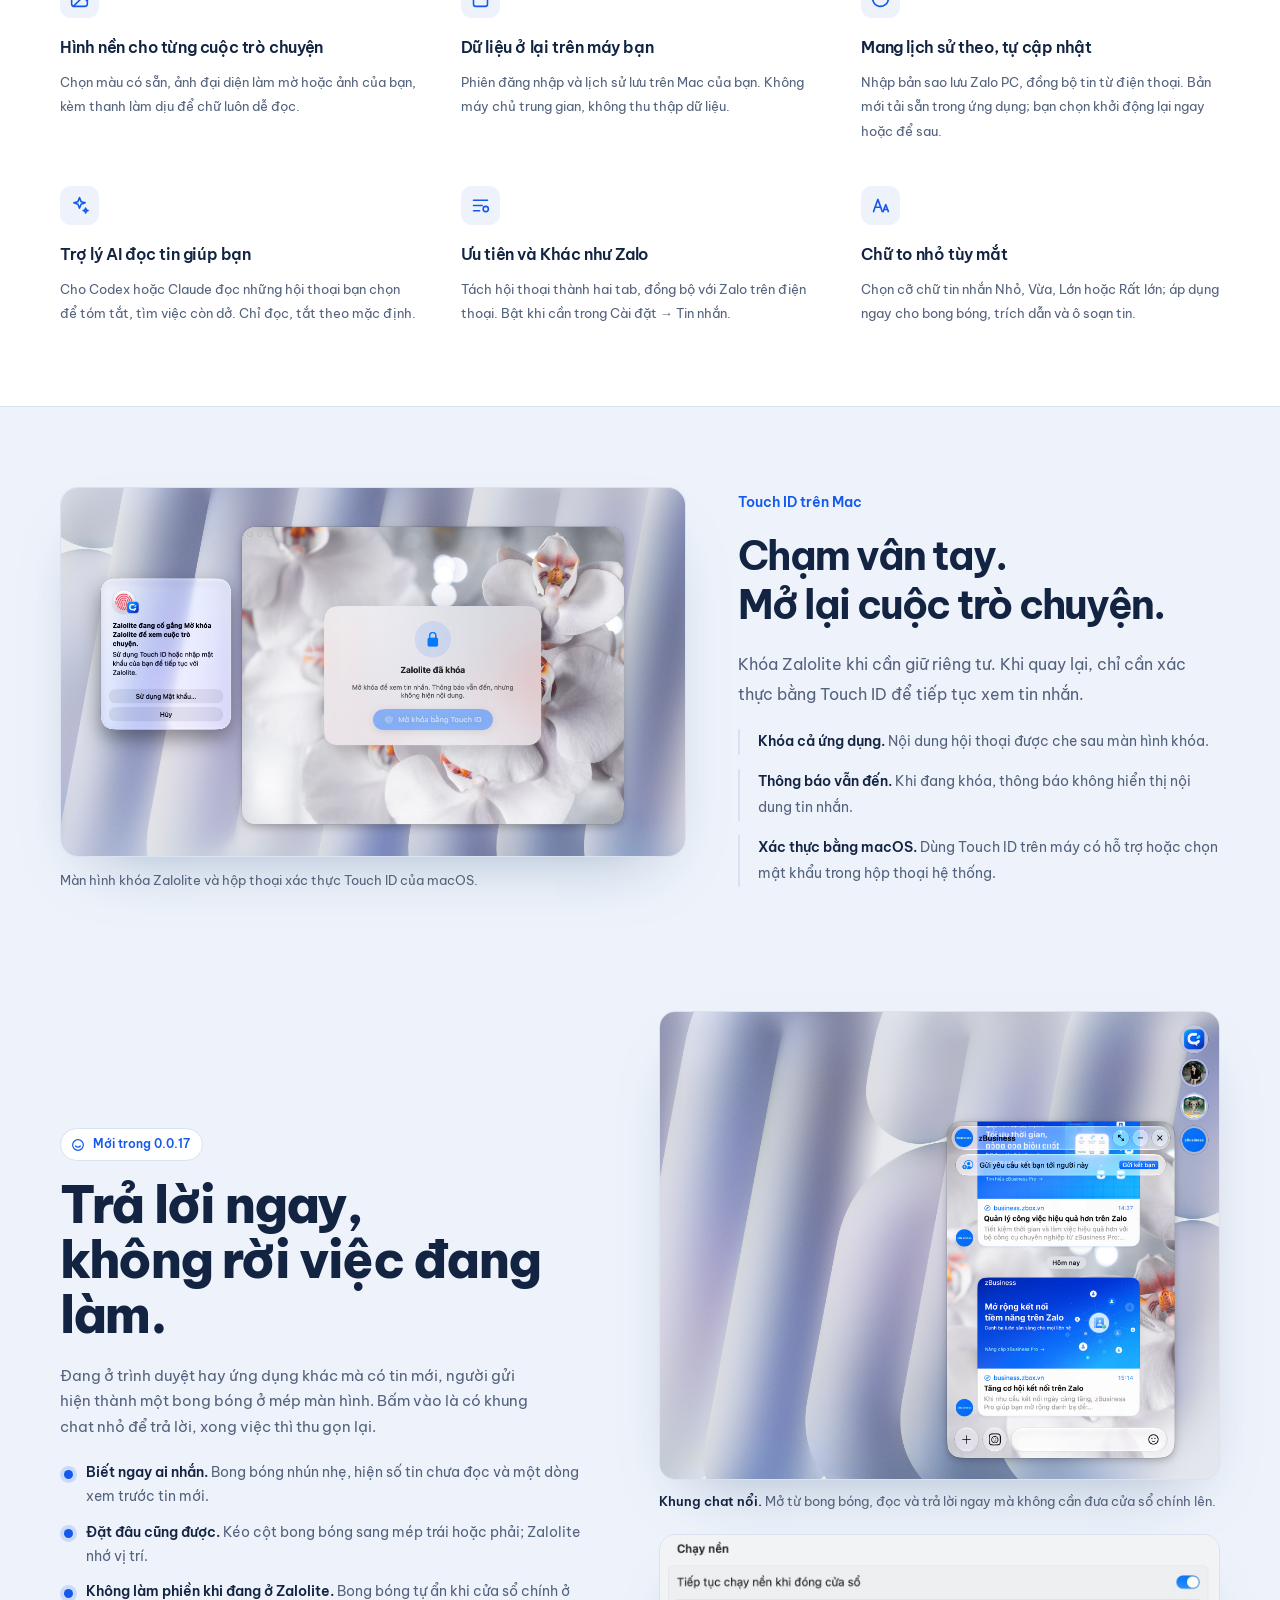
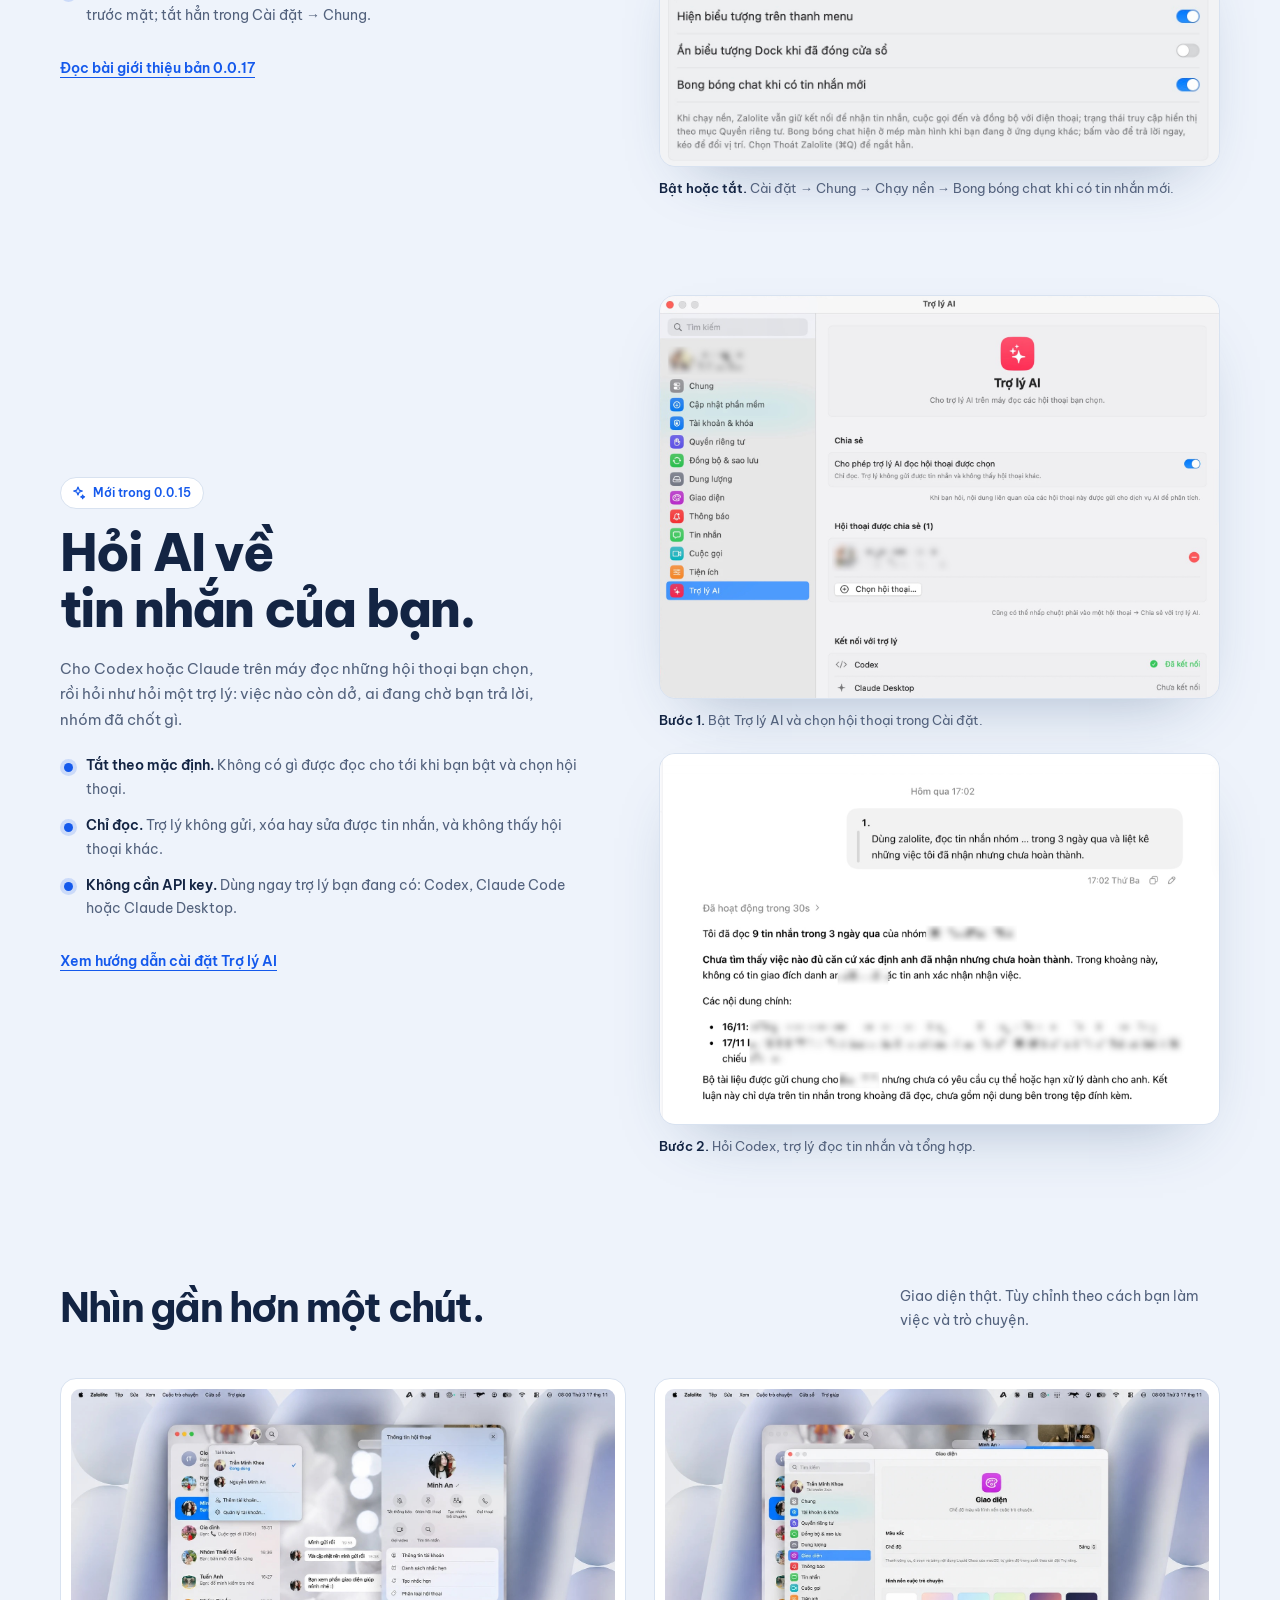
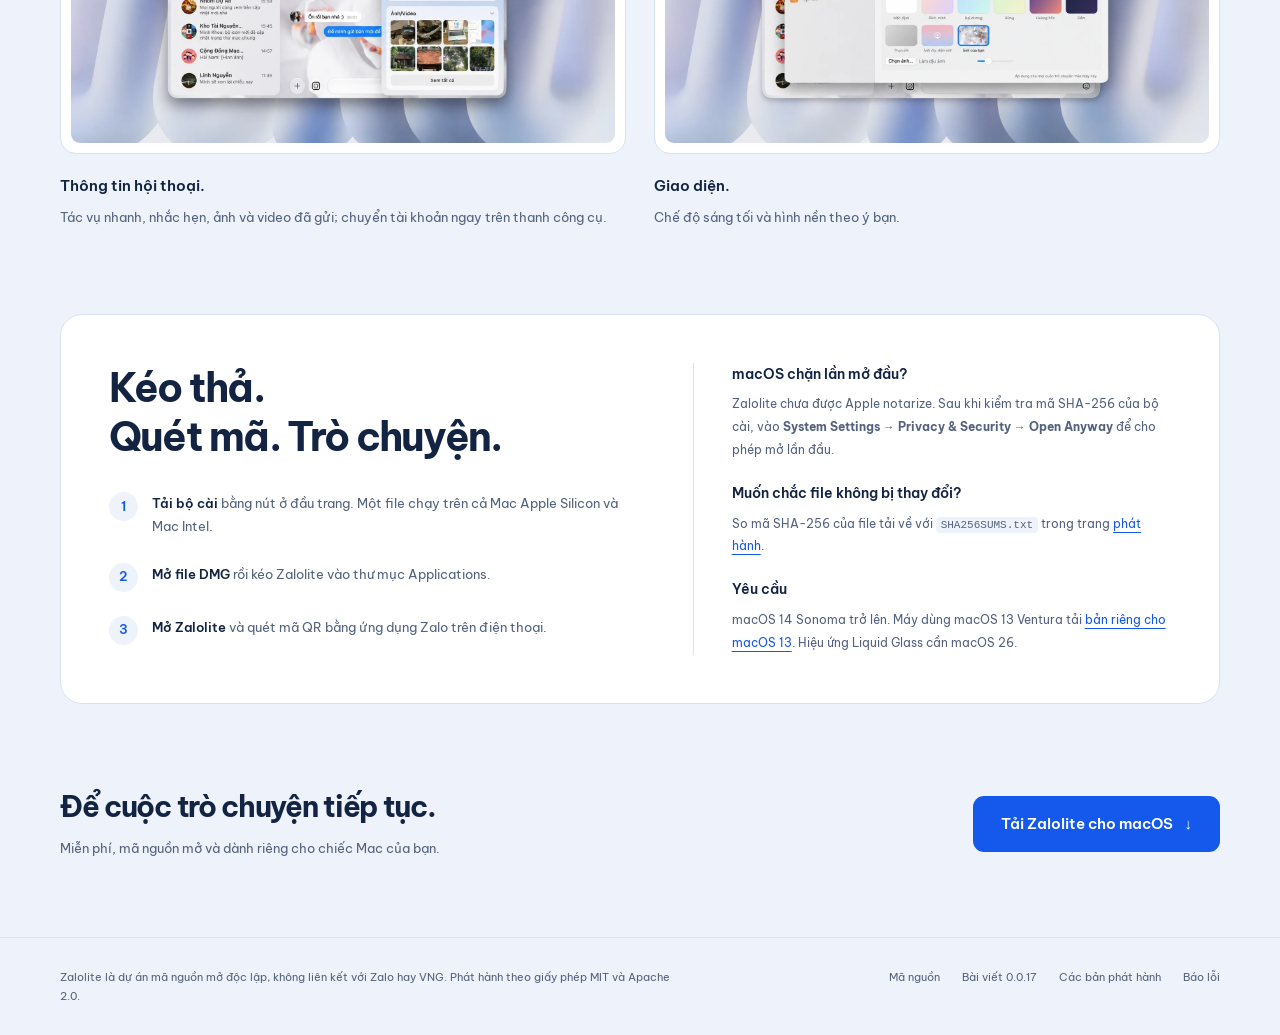
==== commit 37a2b5a0: "docs(release): 0.0.19 notes and download links Co-Authored-By: Claude Opus 5.5 <noreply@anthropic.co" ====
--- a/site/index.html
+++ b/site/index.html
@@ -43,12 +43,12 @@
         <p class="lede">Những cuộc trò chuyện quen thuộc, trong một giao diện đúng chất Mac. Nhỏ gọn, hỗ trợ nhiều tài khoản và lưu lịch sử ngay trên máy bạn.</p>
       <div class="get">
 
-        <a class="download" id="download" data-download href="https://github.com/lebad280324/zalolite/releases/download/v0.0.18/Zalolite-0.0.18-macos-universal.dmg">
+        <a class="download" id="download" data-download href="https://github.com/lebad280324/zalolite/releases/download/v0.0.19/Zalolite-0.0.19-macos-universal.dmg">
           <svg viewBox="0 0 24 24" fill="none" stroke="currentColor" stroke-width="2" stroke-linecap="round" stroke-linejoin="round" aria-hidden="true"><path d="M12 3v12"/><path d="m7 10 5 5 5-5"/><path d="M5 21h14"/></svg>
           <span>Tải về cho macOS<small id="dl-file">Bộ cài Universal DMG · 27,2 MB</small></span>
         </a>
-        <p class="meta"><span id="dl-version" aria-live="polite">Phiên bản 0.0.18</span><span>macOS 14 trở lên</span><span>Apple Silicon và Intel</span></p>
-        <a class="legacy" data-download-legacy href="https://github.com/lebad280324/zalolite/releases/download/v0.0.18/Zalolite-0.0.18-macos13-universal.dmg">Máy dùng macOS 13 Ventura? <span>Tải bản riêng</span></a>
+        <p class="meta"><span id="dl-version" aria-live="polite">Phiên bản 0.0.19</span><span>macOS 14 trở lên</span><span>Apple Silicon và Intel</span></p>
+        <a class="legacy" data-download-legacy href="https://github.com/lebad280324/zalolite/releases/download/v0.0.19/Zalolite-0.0.19-macos13-universal.dmg">Máy dùng macOS 13 Ventura? <span>Tải bản riêng</span></a>
         <a class="source" href="https://github.com/lebad280324/zalolite">Xem mã nguồn trên GitHub</a>
       </div>
       </div>
@@ -220,13 +220,13 @@
         <h3>Muốn chắc file không bị thay đổi?</h3>
         <p>So mã SHA-256 của file tải về với <code>SHA256SUMS.txt</code> trong trang <a href="https://github.com/lebad280324/zalolite/releases/latest">phát hành</a>.</p>
         <h3>Yêu cầu</h3>
-        <p>macOS 14 Sonoma trở lên. Máy dùng macOS 13 Ventura tải <a data-download-legacy href="https://github.com/lebad280324/zalolite/releases/download/v0.0.18/Zalolite-0.0.18-macos13-universal.dmg">bản riêng cho macOS 13</a>. Hiệu ứng Liquid Glass cần macOS 26.</p>
+        <p>macOS 14 Sonoma trở lên. Máy dùng macOS 13 Ventura tải <a data-download-legacy href="https://github.com/lebad280324/zalolite/releases/download/v0.0.19/Zalolite-0.0.19-macos13-universal.dmg">bản riêng cho macOS 13</a>. Hiệu ứng Liquid Glass cần macOS 26.</p>
       </div>
     </div>
   </section>
   <section class="wrap bottom-download" aria-labelledby="ready-title">
     <div><h2 id="ready-title">Để cuộc trò chuyện tiếp tục.</h2><p>Miễn phí, mã nguồn mở và dành riêng cho chiếc Mac của bạn.</p></div>
-    <a class="download" data-download href="https://github.com/lebad280324/zalolite/releases/download/v0.0.18/Zalolite-0.0.18-macos-universal.dmg">Tải Zalolite cho macOS <span aria-hidden="true">↓</span></a>
+    <a class="download" data-download href="https://github.com/lebad280324/zalolite/releases/download/v0.0.19/Zalolite-0.0.19-macos-universal.dmg">Tải Zalolite cho macOS <span aria-hidden="true">↓</span></a>
   </section>
 </main>
 
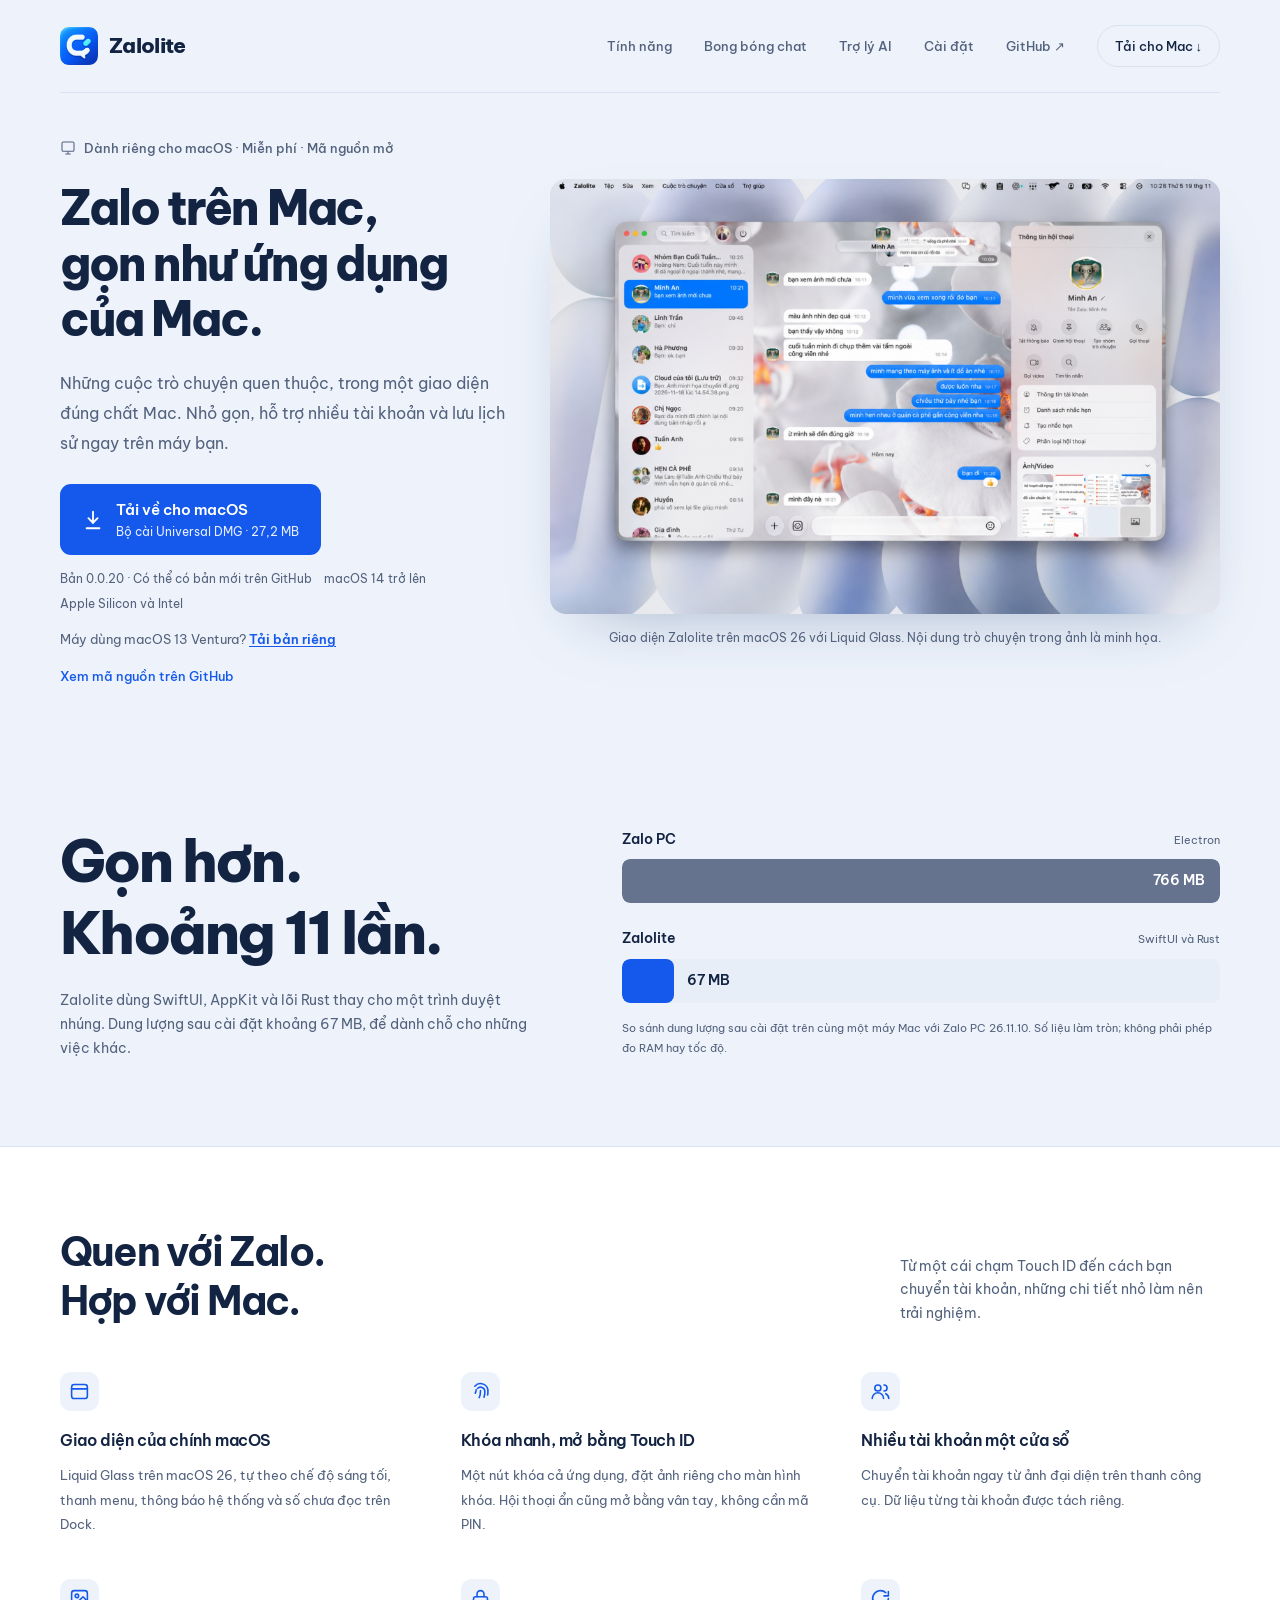
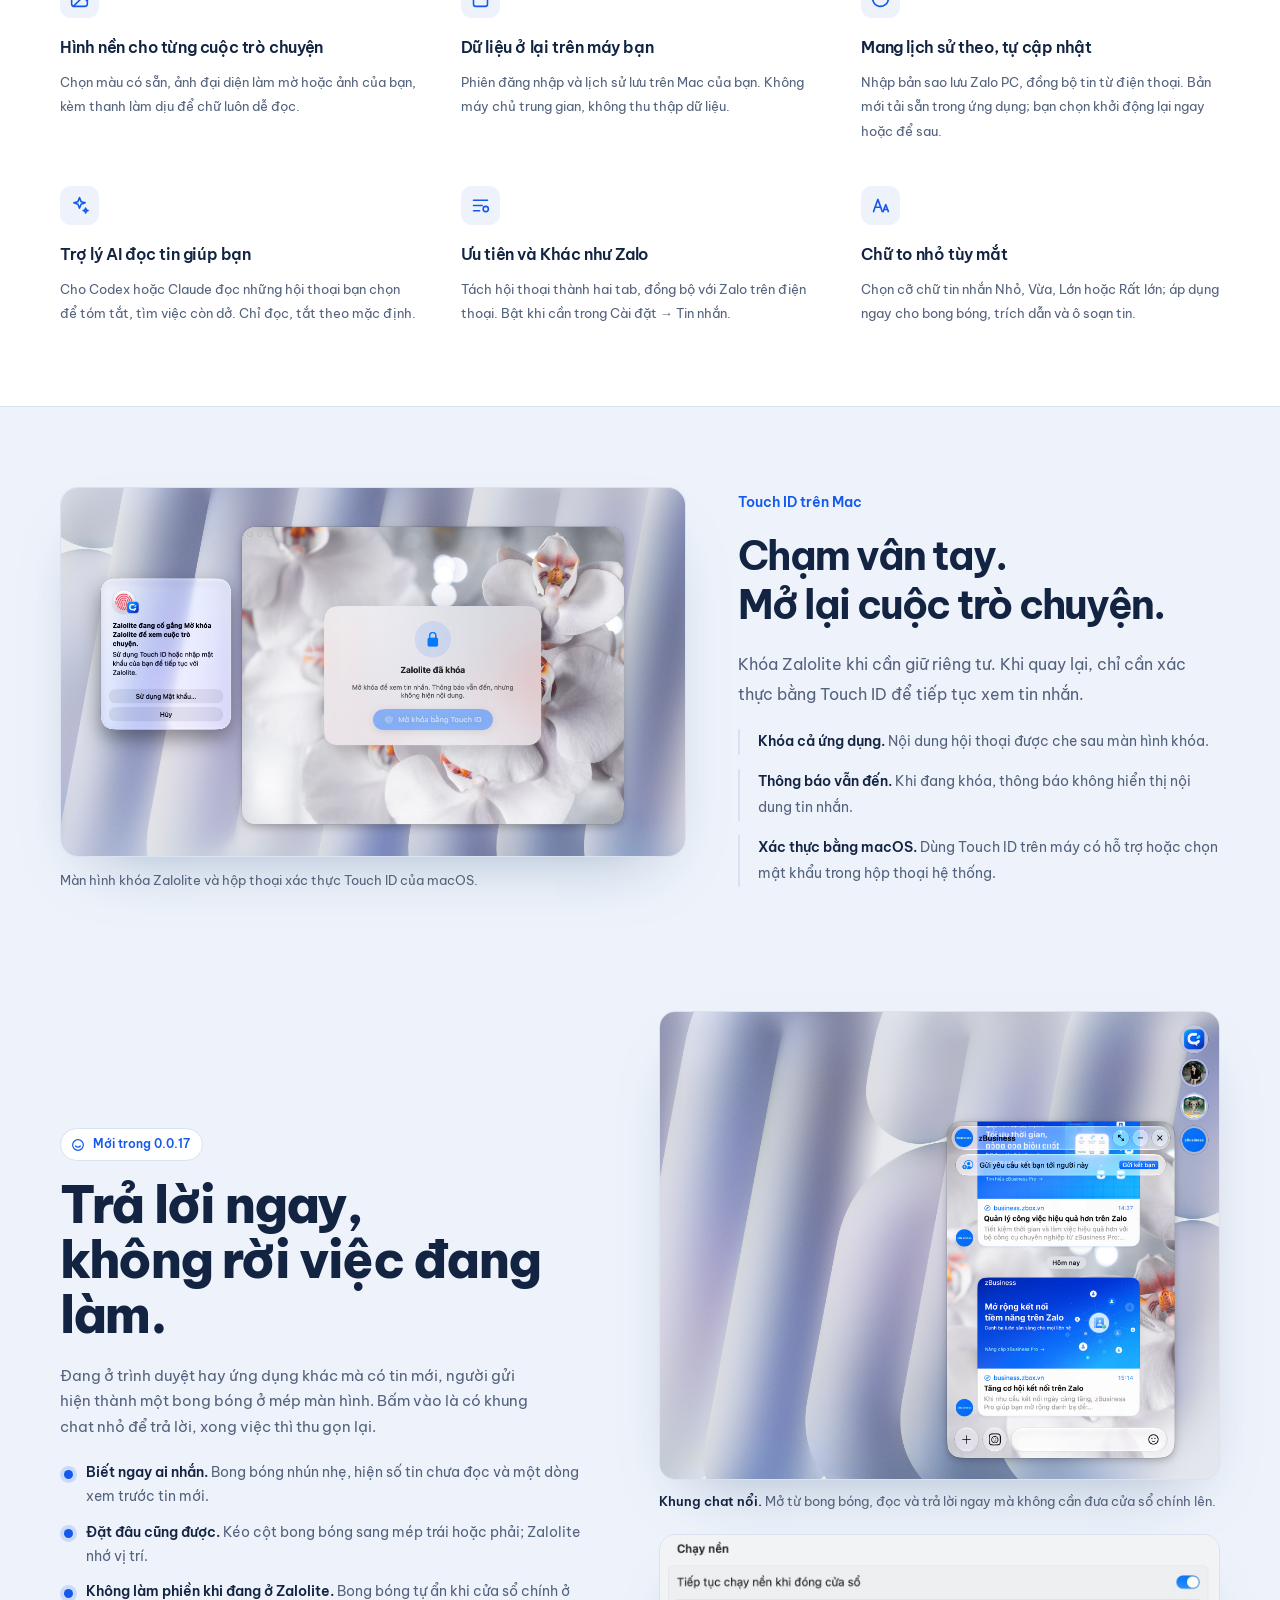
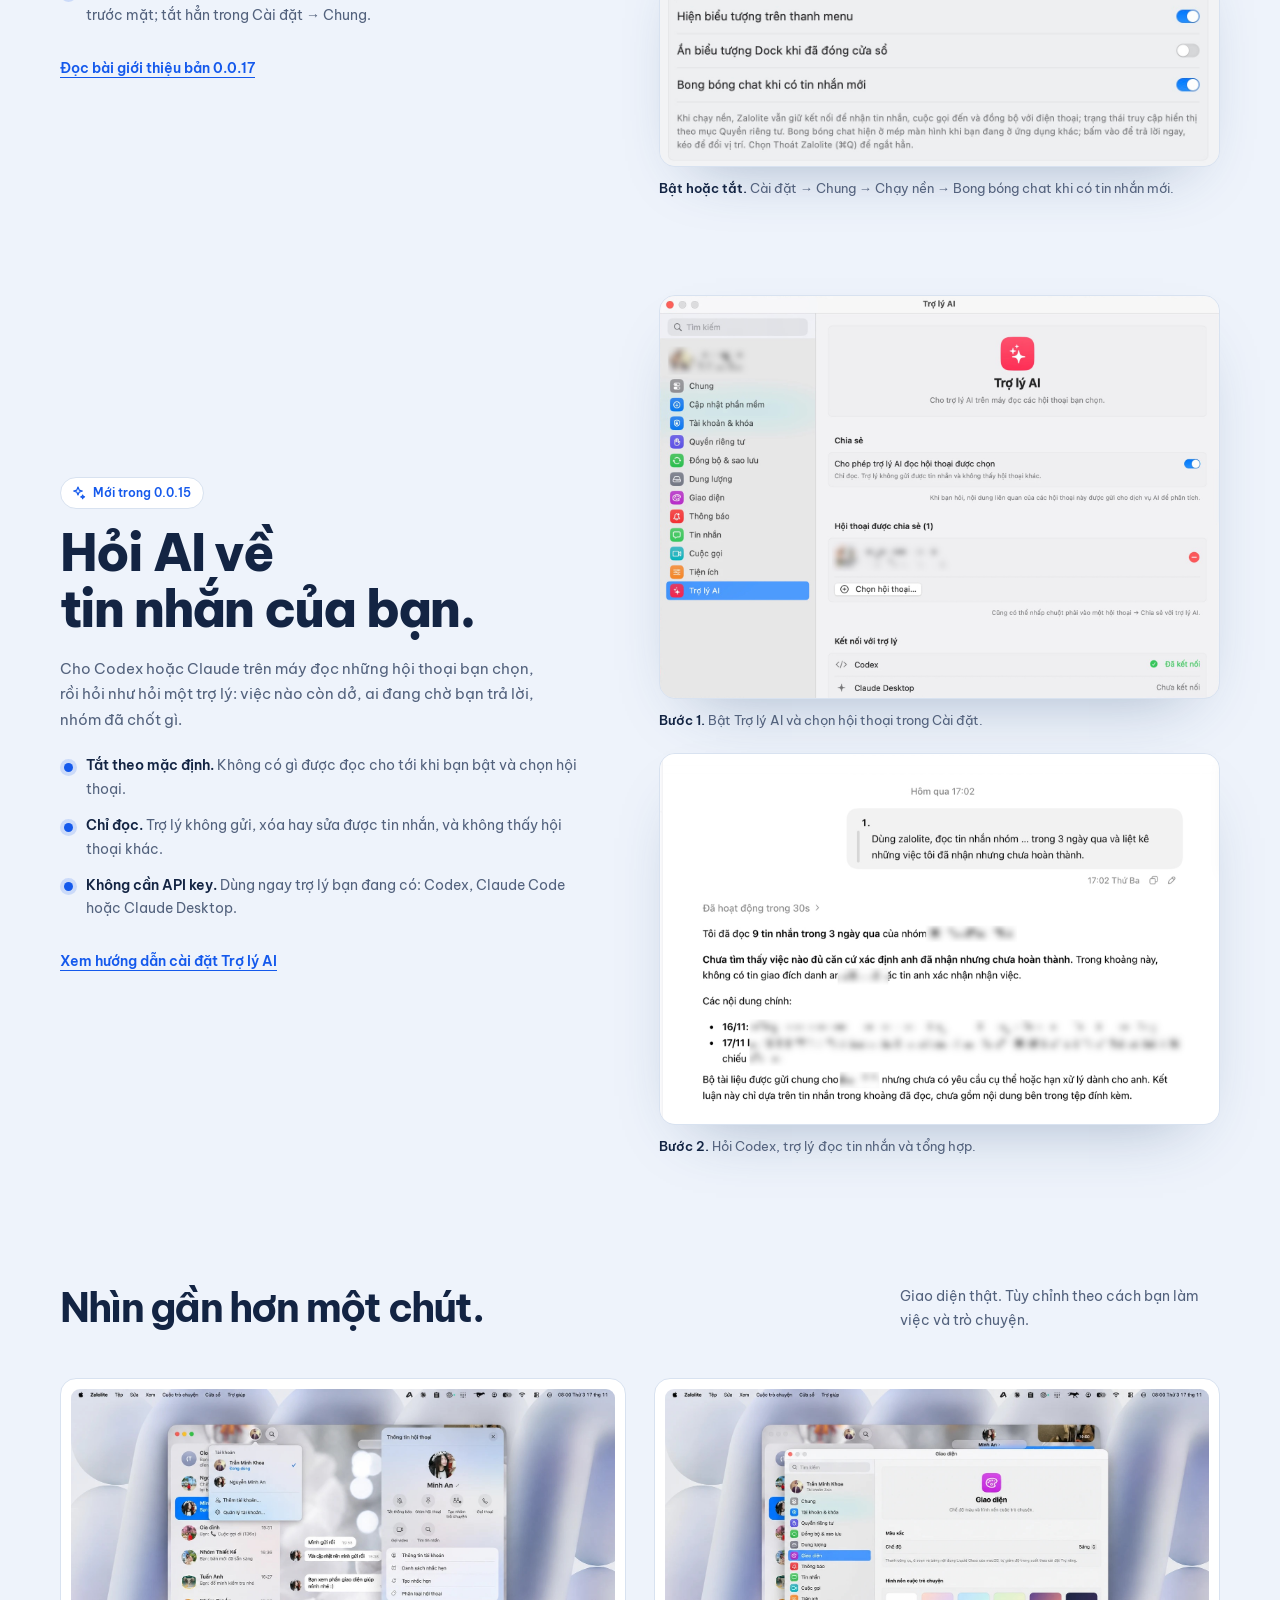
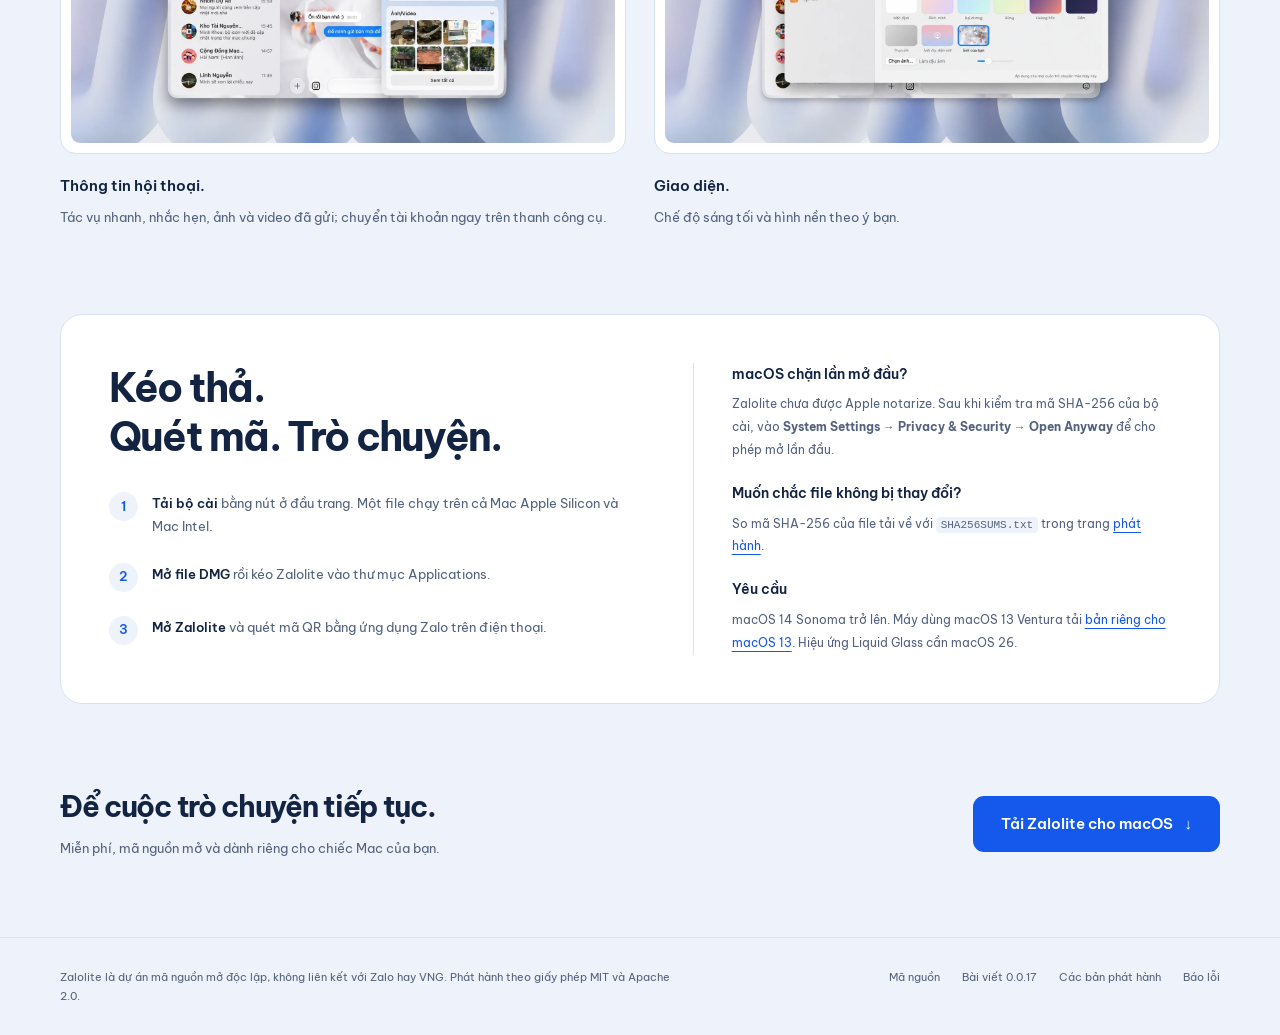
==== commit c8480156: "docs(release): 0.0.20 notes and download links Co-Authored-By: Claude Opus 5.5 <noreply@anthropic.co" ====
--- a/site/index.html
+++ b/site/index.html
@@ -43,12 +43,12 @@
         <p class="lede">Những cuộc trò chuyện quen thuộc, trong một giao diện đúng chất Mac. Nhỏ gọn, hỗ trợ nhiều tài khoản và lưu lịch sử ngay trên máy bạn.</p>
       <div class="get">
 
-        <a class="download" id="download" data-download href="https://github.com/lebad280324/zalolite/releases/download/v0.0.19/Zalolite-0.0.19-macos-universal.dmg">
+        <a class="download" id="download" data-download href="https://github.com/lebad280324/zalolite/releases/download/v0.0.20/Zalolite-0.0.20-macos-universal.dmg">
           <svg viewBox="0 0 24 24" fill="none" stroke="currentColor" stroke-width="2" stroke-linecap="round" stroke-linejoin="round" aria-hidden="true"><path d="M12 3v12"/><path d="m7 10 5 5 5-5"/><path d="M5 21h14"/></svg>
           <span>Tải về cho macOS<small id="dl-file">Bộ cài Universal DMG · 27,2 MB</small></span>
         </a>
-        <p class="meta"><span id="dl-version" aria-live="polite">Phiên bản 0.0.19</span><span>macOS 14 trở lên</span><span>Apple Silicon và Intel</span></p>
-        <a class="legacy" data-download-legacy href="https://github.com/lebad280324/zalolite/releases/download/v0.0.19/Zalolite-0.0.19-macos13-universal.dmg">Máy dùng macOS 13 Ventura? <span>Tải bản riêng</span></a>
+        <p class="meta"><span id="dl-version" aria-live="polite">Phiên bản 0.0.20</span><span>macOS 14 trở lên</span><span>Apple Silicon và Intel</span></p>
+        <a class="legacy" data-download-legacy href="https://github.com/lebad280324/zalolite/releases/download/v0.0.20/Zalolite-0.0.20-macos13-universal.dmg">Máy dùng macOS 13 Ventura? <span>Tải bản riêng</span></a>
         <a class="source" href="https://github.com/lebad280324/zalolite">Xem mã nguồn trên GitHub</a>
       </div>
       </div>
@@ -220,13 +220,13 @@
         <h3>Muốn chắc file không bị thay đổi?</h3>
         <p>So mã SHA-256 của file tải về với <code>SHA256SUMS.txt</code> trong trang <a href="https://github.com/lebad280324/zalolite/releases/latest">phát hành</a>.</p>
         <h3>Yêu cầu</h3>
-        <p>macOS 14 Sonoma trở lên. Máy dùng macOS 13 Ventura tải <a data-download-legacy href="https://github.com/lebad280324/zalolite/releases/download/v0.0.19/Zalolite-0.0.19-macos13-universal.dmg">bản riêng cho macOS 13</a>. Hiệu ứng Liquid Glass cần macOS 26.</p>
+        <p>macOS 14 Sonoma trở lên. Máy dùng macOS 13 Ventura tải <a data-download-legacy href="https://github.com/lebad280324/zalolite/releases/download/v0.0.20/Zalolite-0.0.20-macos13-universal.dmg">bản riêng cho macOS 13</a>. Hiệu ứng Liquid Glass cần macOS 26.</p>
       </div>
     </div>
   </section>
   <section class="wrap bottom-download" aria-labelledby="ready-title">
     <div><h2 id="ready-title">Để cuộc trò chuyện tiếp tục.</h2><p>Miễn phí, mã nguồn mở và dành riêng cho chiếc Mac của bạn.</p></div>
-    <a class="download" data-download href="https://github.com/lebad280324/zalolite/releases/download/v0.0.19/Zalolite-0.0.19-macos-universal.dmg">Tải Zalolite cho macOS <span aria-hidden="true">↓</span></a>
+    <a class="download" data-download href="https://github.com/lebad280324/zalolite/releases/download/v0.0.20/Zalolite-0.0.20-macos-universal.dmg">Tải Zalolite cho macOS <span aria-hidden="true">↓</span></a>
   </section>
 </main>
 
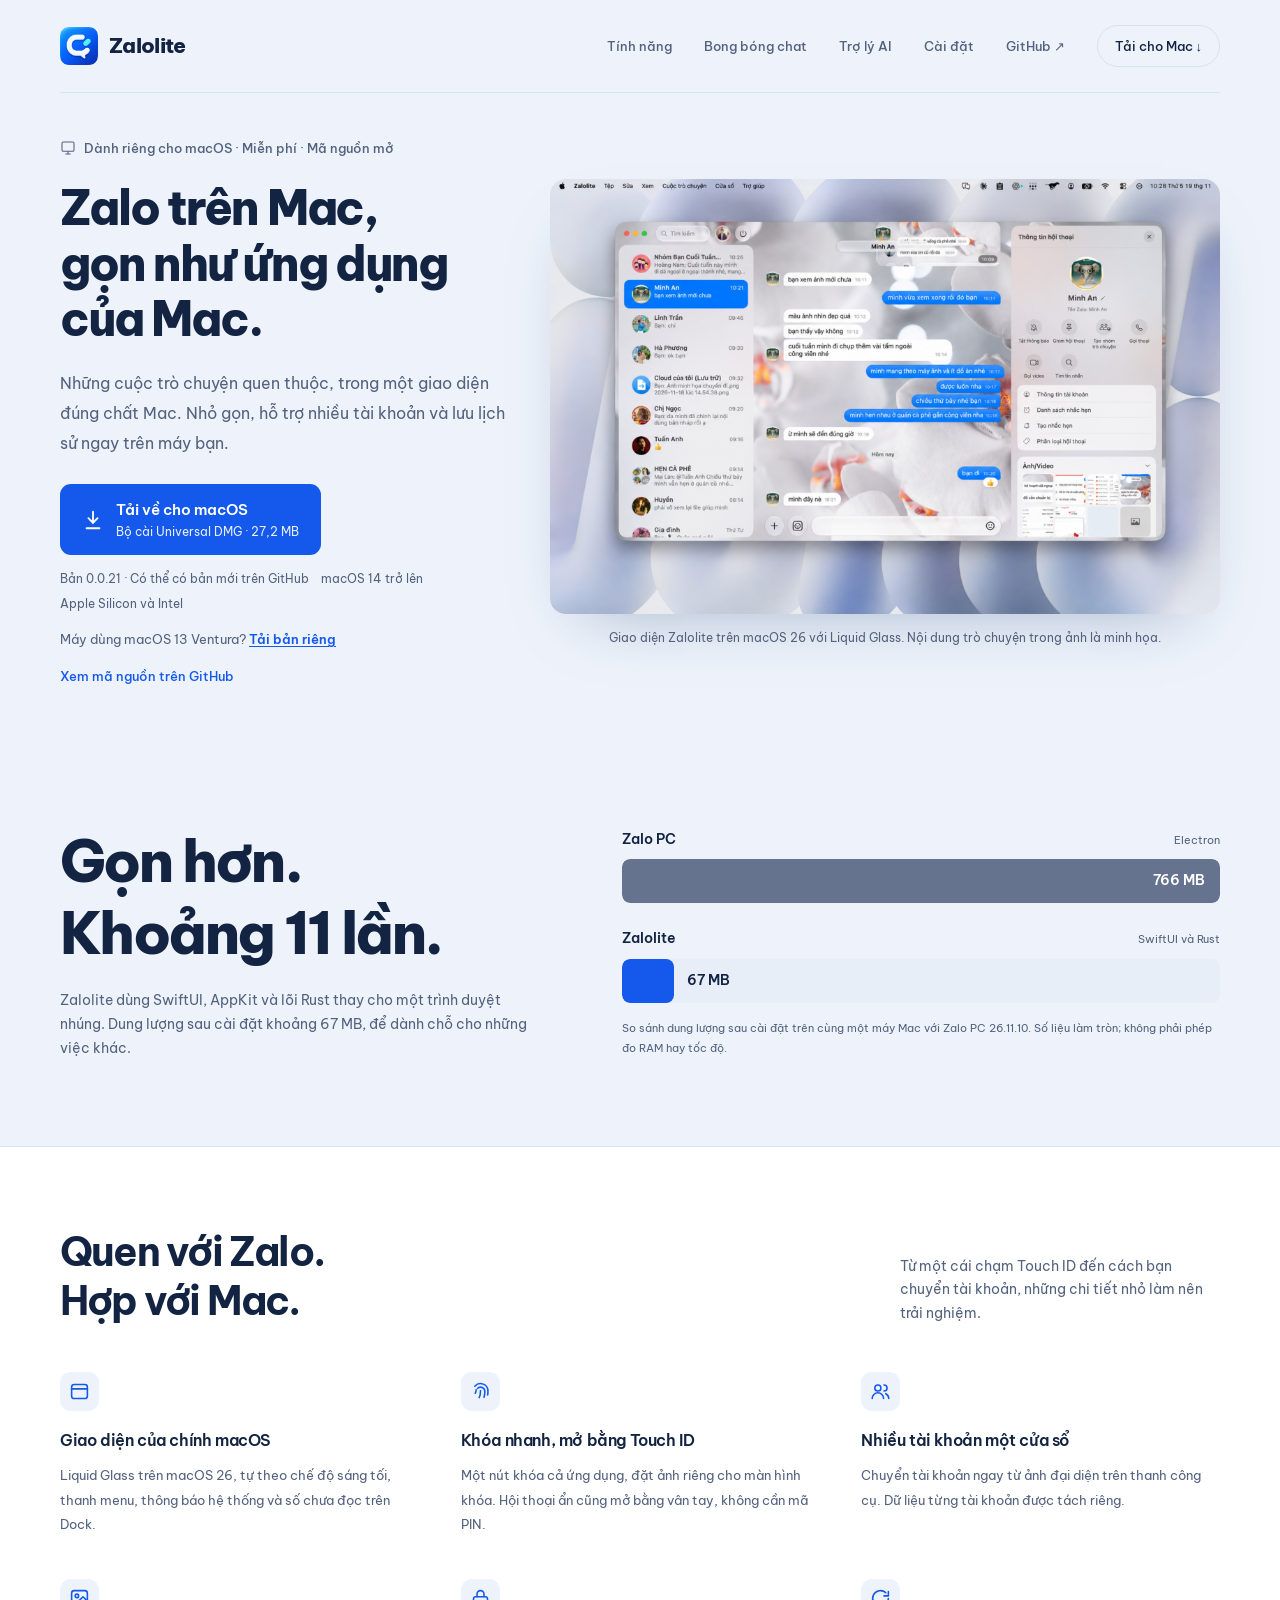
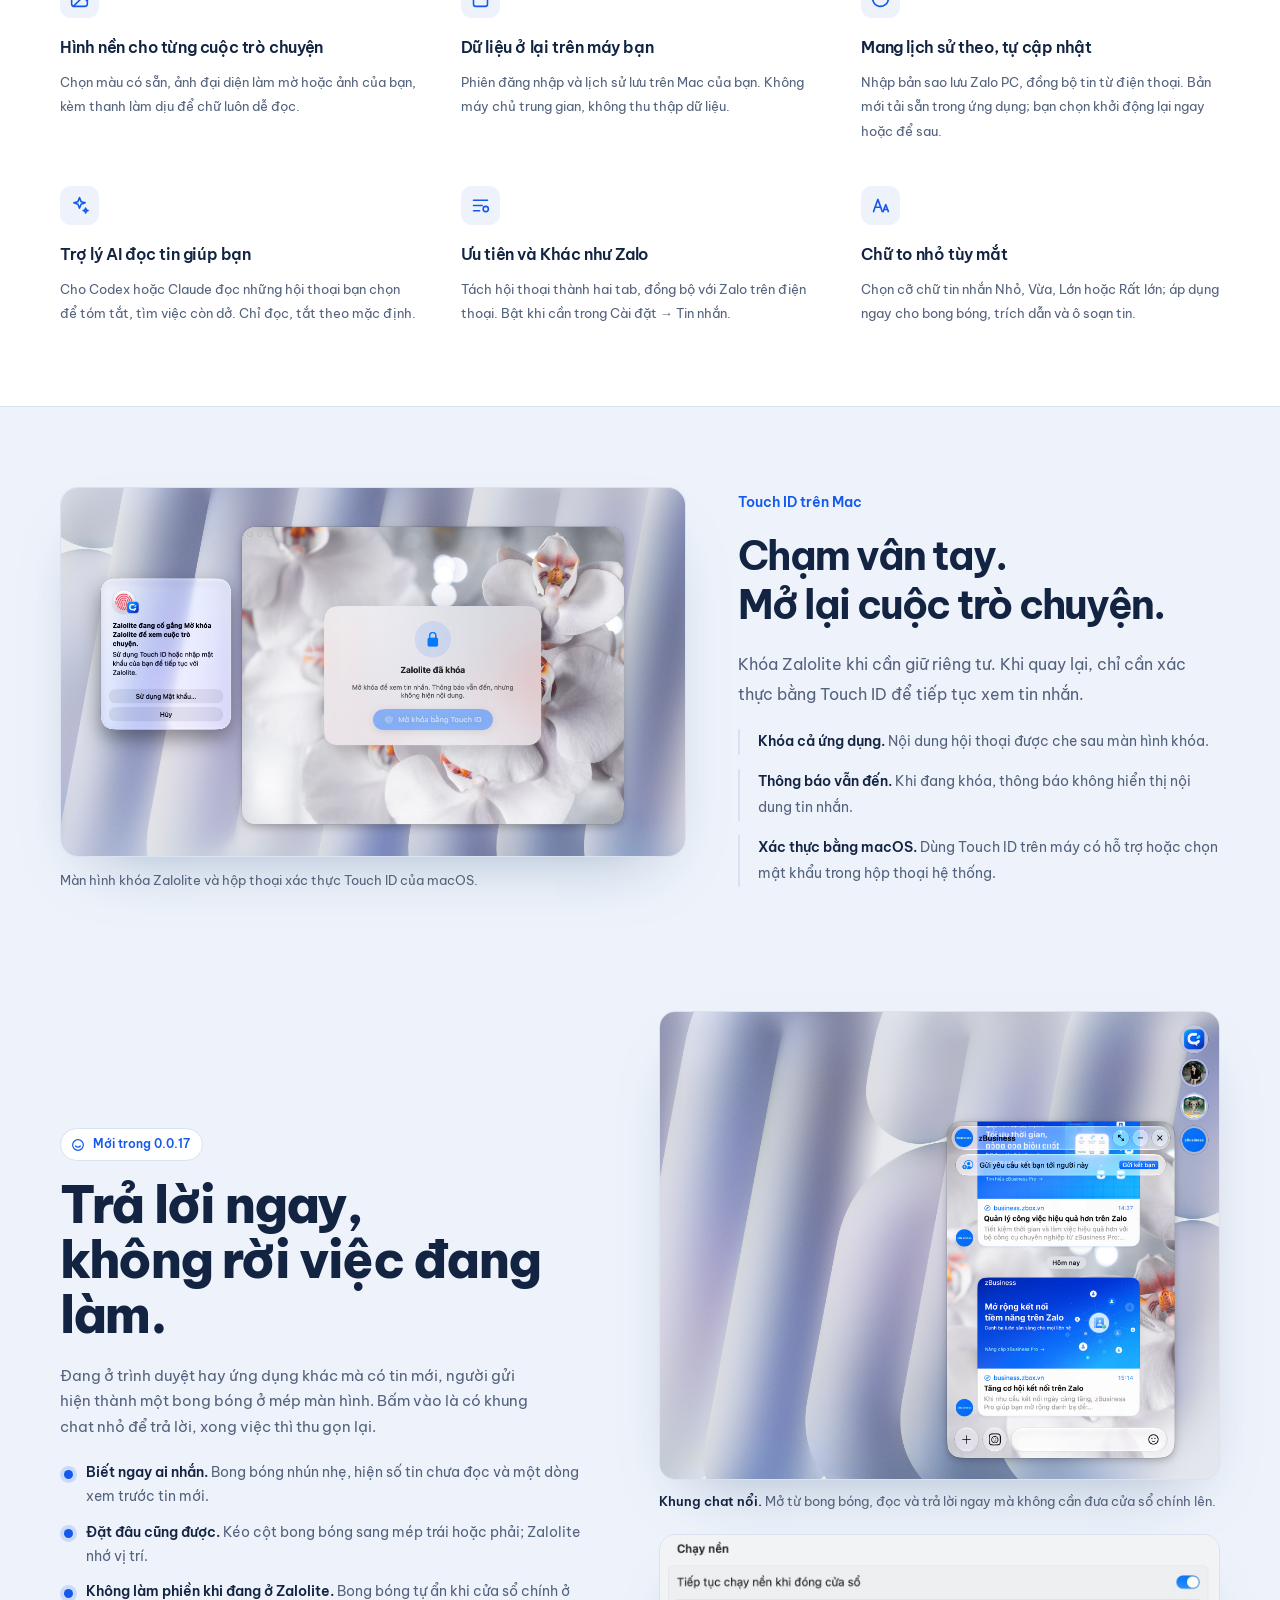
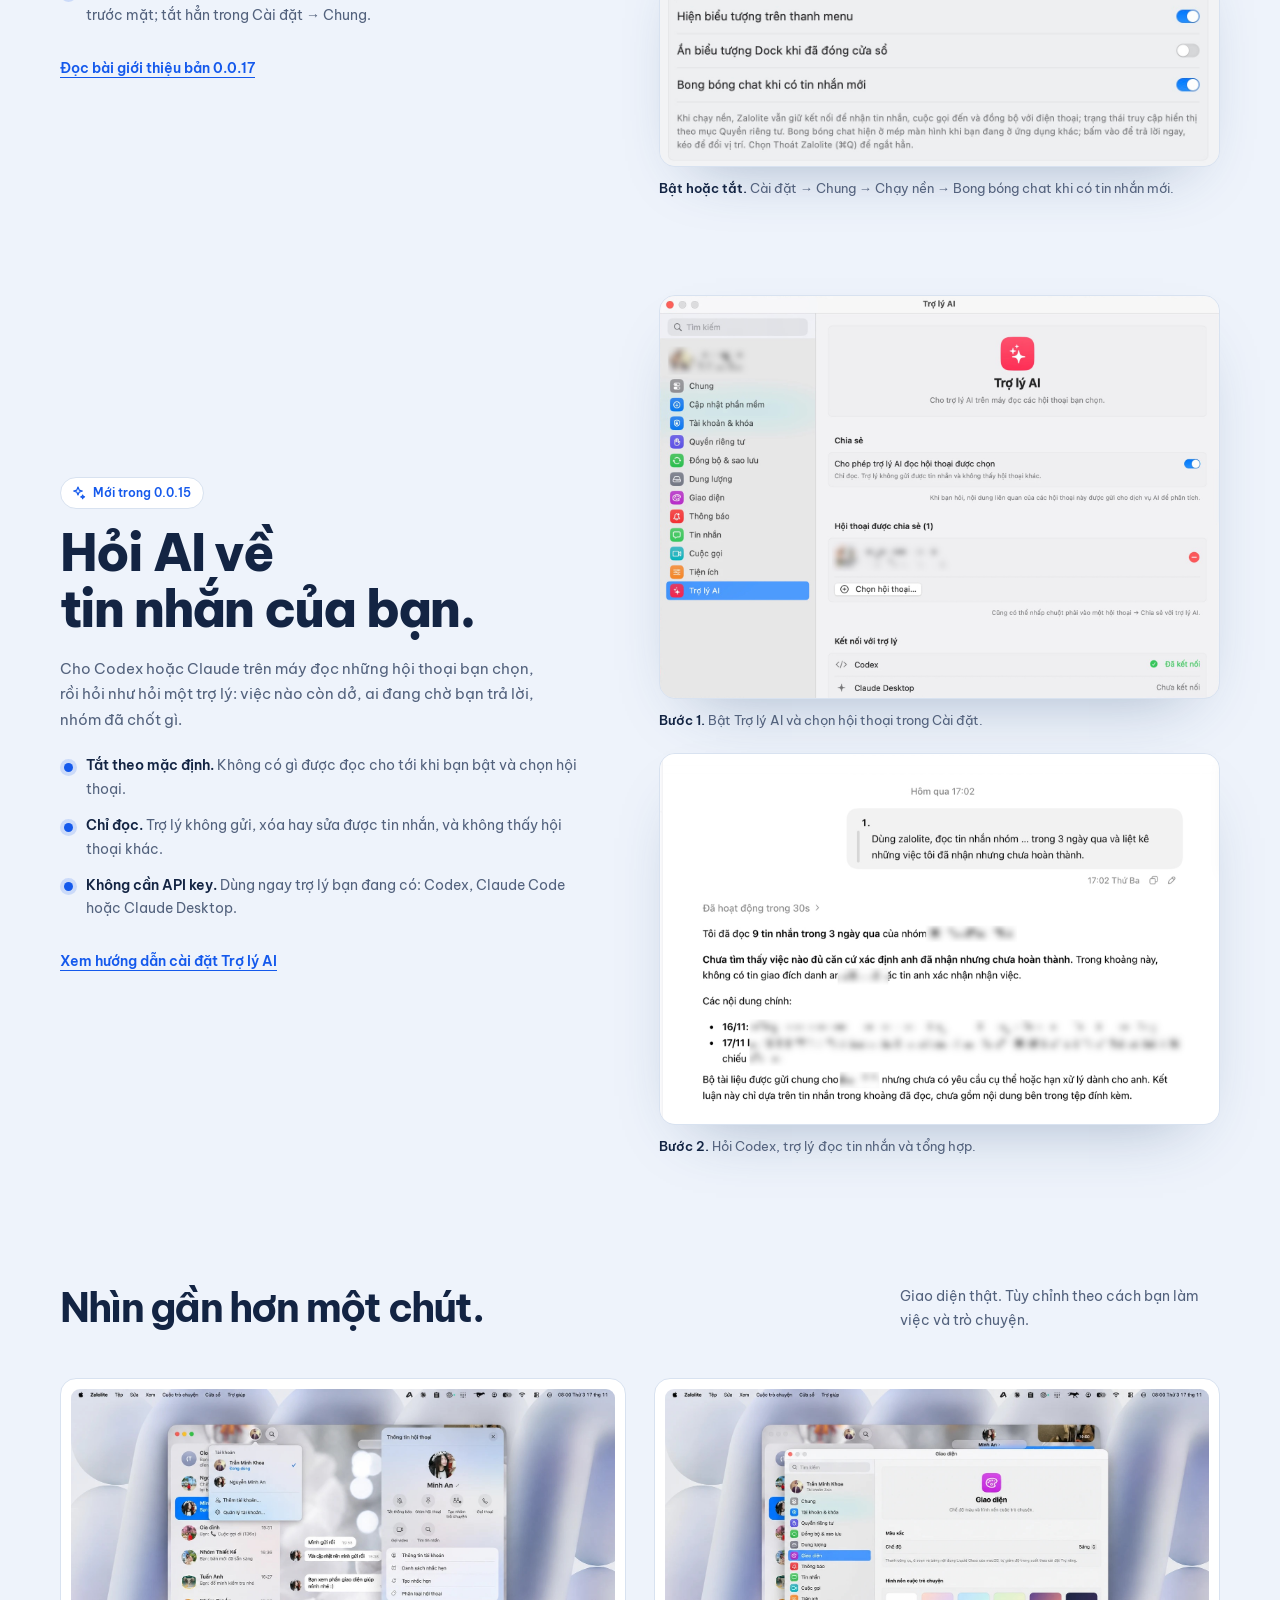
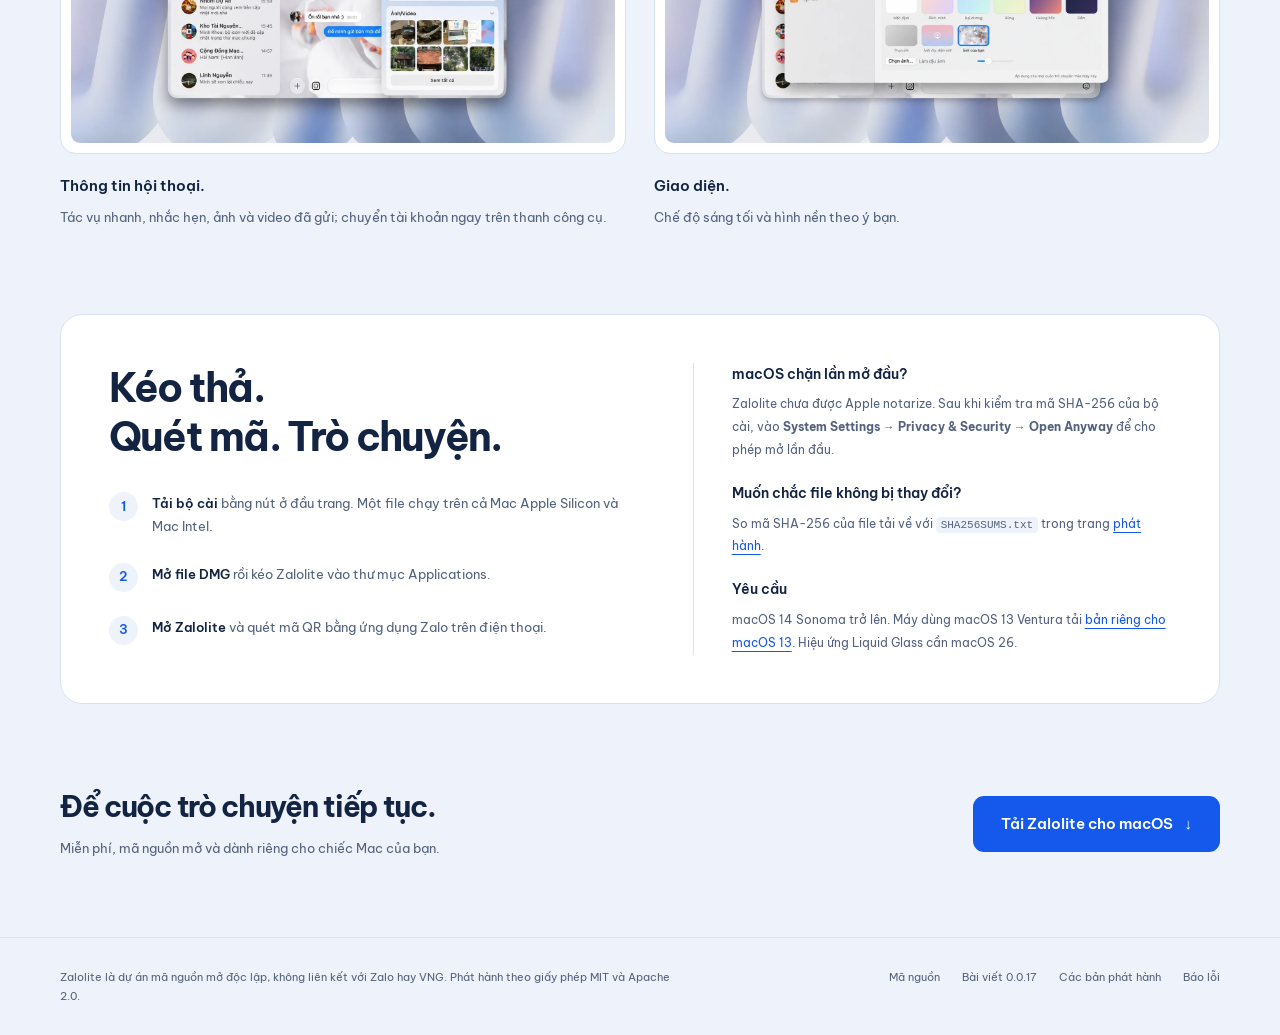
==== commit 43614001: "docs(release): 0.0.21 notes and download links Co-Authored-By: Claude Opus 5.5 <noreply@anthropic.co" ====
--- a/site/index.html
+++ b/site/index.html
@@ -43,12 +43,12 @@
         <p class="lede">Những cuộc trò chuyện quen thuộc, trong một giao diện đúng chất Mac. Nhỏ gọn, hỗ trợ nhiều tài khoản và lưu lịch sử ngay trên máy bạn.</p>
       <div class="get">
 
-        <a class="download" id="download" data-download href="https://github.com/lebad280324/zalolite/releases/download/v0.0.20/Zalolite-0.0.20-macos-universal.dmg">
+        <a class="download" id="download" data-download href="https://github.com/lebad280324/zalolite/releases/download/v0.0.21/Zalolite-0.0.21-macos-universal.dmg">
           <svg viewBox="0 0 24 24" fill="none" stroke="currentColor" stroke-width="2" stroke-linecap="round" stroke-linejoin="round" aria-hidden="true"><path d="M12 3v12"/><path d="m7 10 5 5 5-5"/><path d="M5 21h14"/></svg>
           <span>Tải về cho macOS<small id="dl-file">Bộ cài Universal DMG · 27,2 MB</small></span>
         </a>
-        <p class="meta"><span id="dl-version" aria-live="polite">Phiên bản 0.0.20</span><span>macOS 14 trở lên</span><span>Apple Silicon và Intel</span></p>
-        <a class="legacy" data-download-legacy href="https://github.com/lebad280324/zalolite/releases/download/v0.0.20/Zalolite-0.0.20-macos13-universal.dmg">Máy dùng macOS 13 Ventura? <span>Tải bản riêng</span></a>
+        <p class="meta"><span id="dl-version" aria-live="polite">Phiên bản 0.0.21</span><span>macOS 14 trở lên</span><span>Apple Silicon và Intel</span></p>
+        <a class="legacy" data-download-legacy href="https://github.com/lebad280324/zalolite/releases/download/v0.0.21/Zalolite-0.0.21-macos13-universal.dmg">Máy dùng macOS 13 Ventura? <span>Tải bản riêng</span></a>
         <a class="source" href="https://github.com/lebad280324/zalolite">Xem mã nguồn trên GitHub</a>
       </div>
       </div>
@@ -220,13 +220,13 @@
         <h3>Muốn chắc file không bị thay đổi?</h3>
         <p>So mã SHA-256 của file tải về với <code>SHA256SUMS.txt</code> trong trang <a href="https://github.com/lebad280324/zalolite/releases/latest">phát hành</a>.</p>
         <h3>Yêu cầu</h3>
-        <p>macOS 14 Sonoma trở lên. Máy dùng macOS 13 Ventura tải <a data-download-legacy href="https://github.com/lebad280324/zalolite/releases/download/v0.0.20/Zalolite-0.0.20-macos13-universal.dmg">bản riêng cho macOS 13</a>. Hiệu ứng Liquid Glass cần macOS 26.</p>
+        <p>macOS 14 Sonoma trở lên. Máy dùng macOS 13 Ventura tải <a data-download-legacy href="https://github.com/lebad280324/zalolite/releases/download/v0.0.21/Zalolite-0.0.21-macos13-universal.dmg">bản riêng cho macOS 13</a>. Hiệu ứng Liquid Glass cần macOS 26.</p>
       </div>
     </div>
   </section>
   <section class="wrap bottom-download" aria-labelledby="ready-title">
     <div><h2 id="ready-title">Để cuộc trò chuyện tiếp tục.</h2><p>Miễn phí, mã nguồn mở và dành riêng cho chiếc Mac của bạn.</p></div>
-    <a class="download" data-download href="https://github.com/lebad280324/zalolite/releases/download/v0.0.20/Zalolite-0.0.20-macos-universal.dmg">Tải Zalolite cho macOS <span aria-hidden="true">↓</span></a>
+    <a class="download" data-download href="https://github.com/lebad280324/zalolite/releases/download/v0.0.21/Zalolite-0.0.21-macos-universal.dmg">Tải Zalolite cho macOS <span aria-hidden="true">↓</span></a>
   </section>
 </main>
 
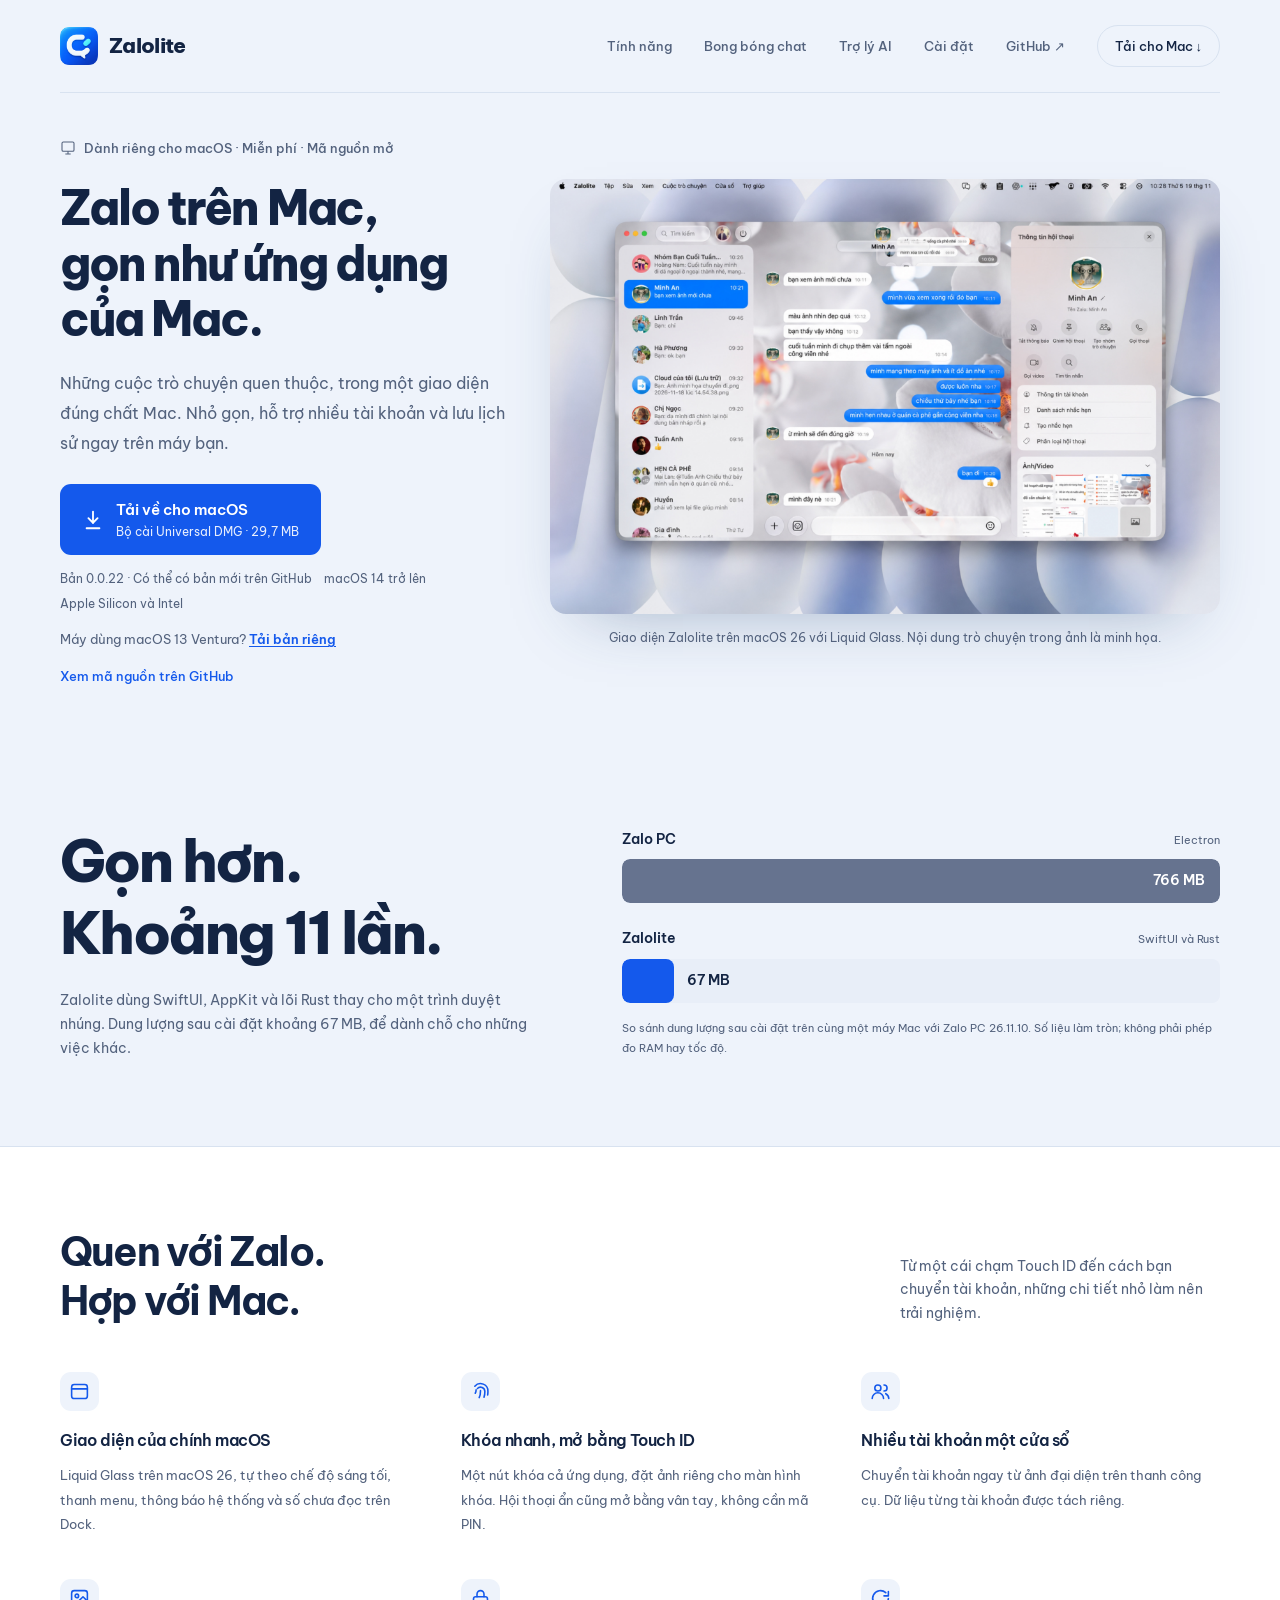
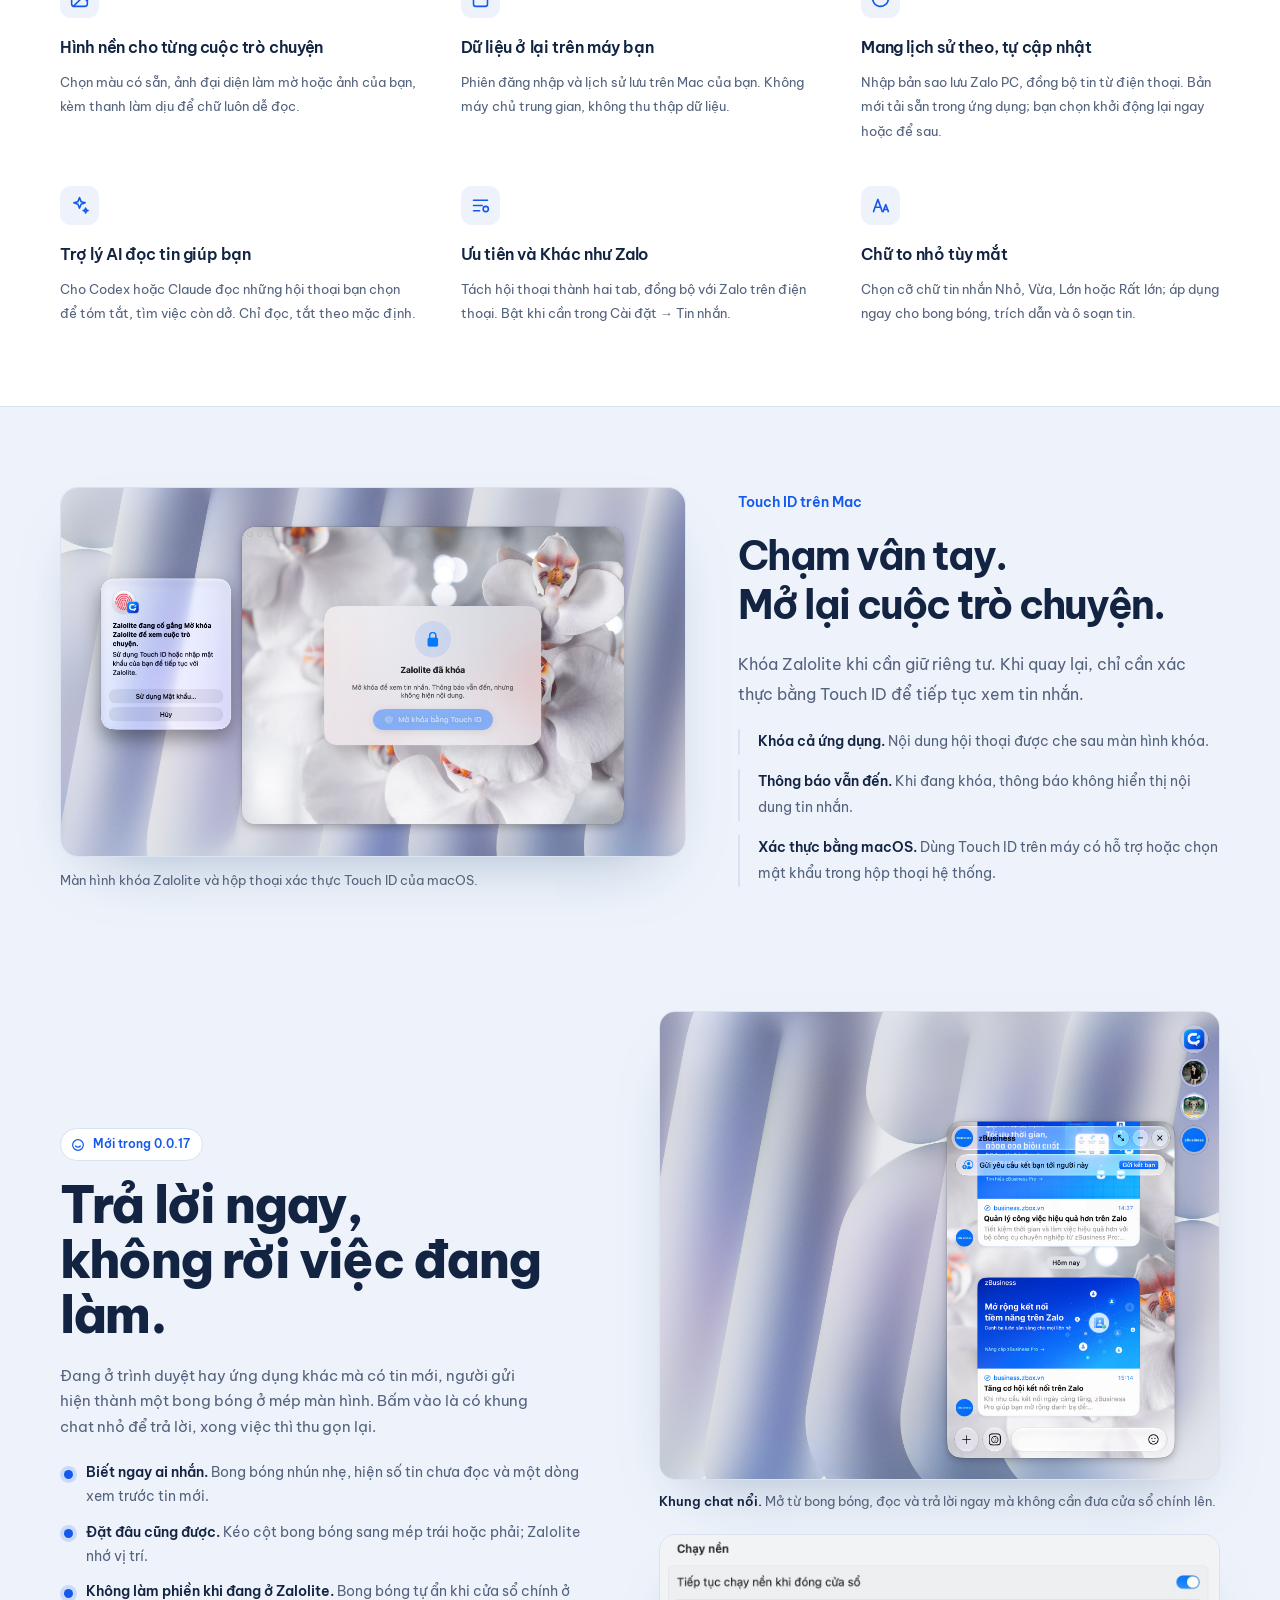
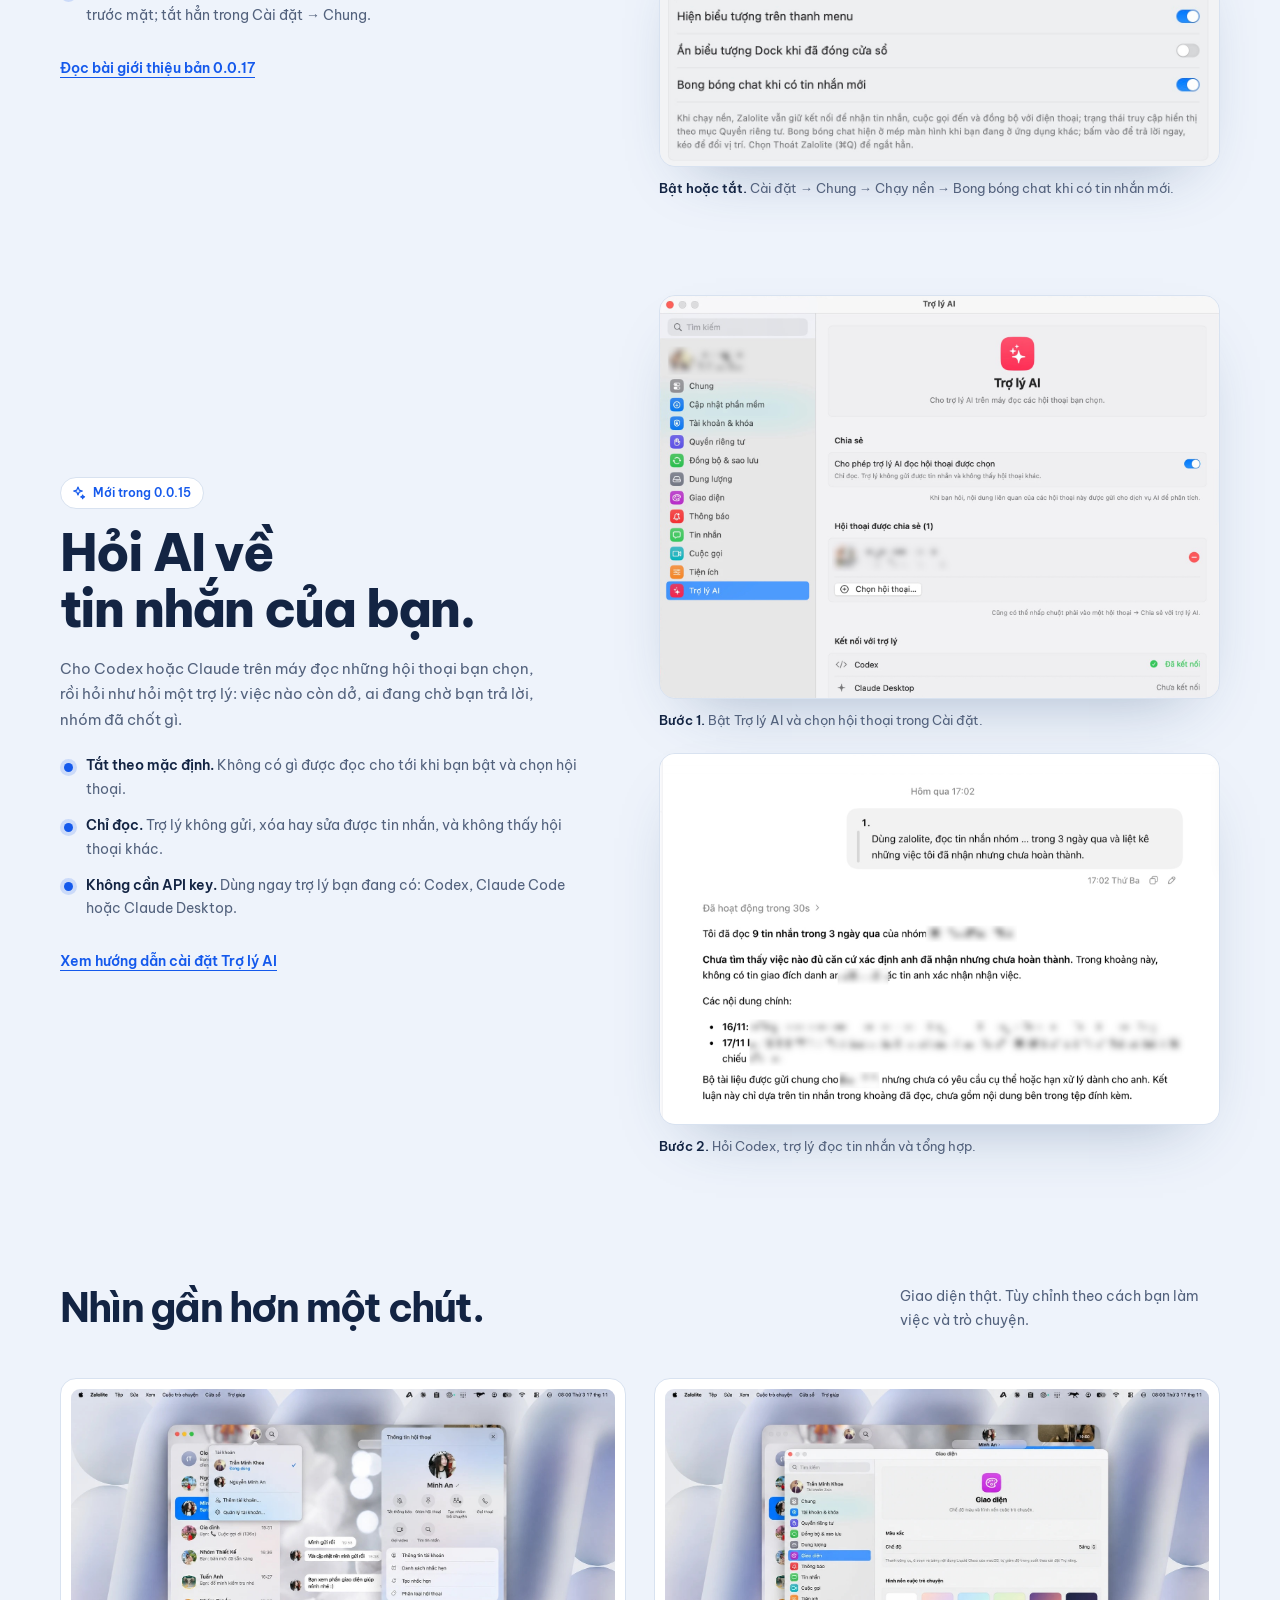
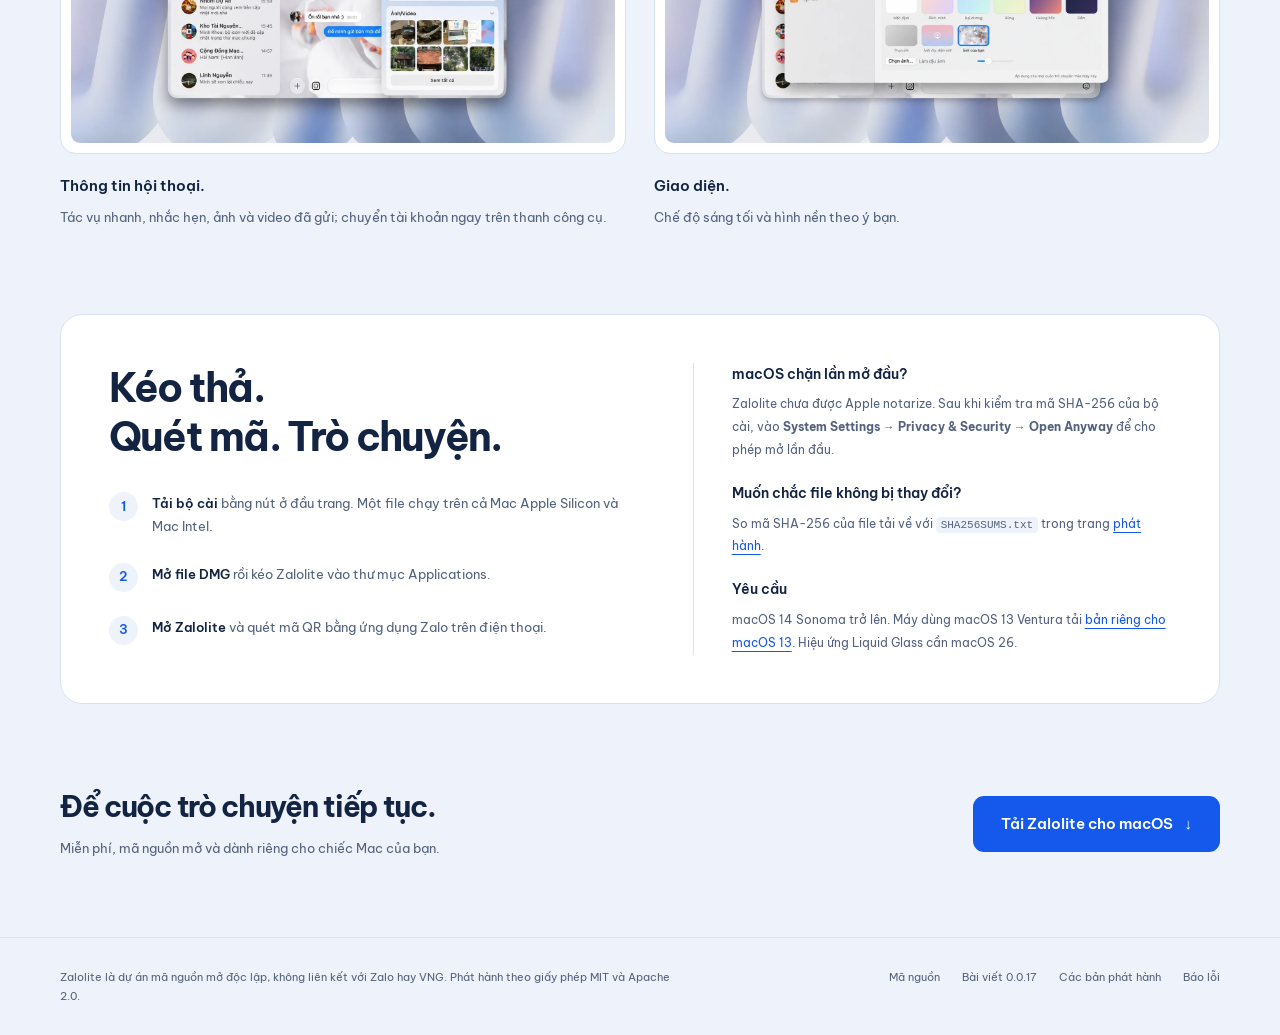
==== commit aba26bb9: "docs(release): 0.0.22 download links; read the annotated tag for the title The Release job read the " ====
--- a/site/index.html
+++ b/site/index.html
@@ -43,12 +43,12 @@
         <p class="lede">Những cuộc trò chuyện quen thuộc, trong một giao diện đúng chất Mac. Nhỏ gọn, hỗ trợ nhiều tài khoản và lưu lịch sử ngay trên máy bạn.</p>
       <div class="get">
 
-        <a class="download" id="download" data-download href="https://github.com/lebad280324/zalolite/releases/download/v0.0.21/Zalolite-0.0.21-macos-universal.dmg">
+        <a class="download" id="download" data-download href="https://github.com/lebad280324/zalolite/releases/download/v0.0.22/Zalolite-0.0.22-macos-universal.dmg">
           <svg viewBox="0 0 24 24" fill="none" stroke="currentColor" stroke-width="2" stroke-linecap="round" stroke-linejoin="round" aria-hidden="true"><path d="M12 3v12"/><path d="m7 10 5 5 5-5"/><path d="M5 21h14"/></svg>
-          <span>Tải về cho macOS<small id="dl-file">Bộ cài Universal DMG · 27,2 MB</small></span>
+          <span>Tải về cho macOS<small id="dl-file">Bộ cài Universal DMG · 29,7 MB</small></span>
         </a>
-        <p class="meta"><span id="dl-version" aria-live="polite">Phiên bản 0.0.21</span><span>macOS 14 trở lên</span><span>Apple Silicon và Intel</span></p>
-        <a class="legacy" data-download-legacy href="https://github.com/lebad280324/zalolite/releases/download/v0.0.21/Zalolite-0.0.21-macos13-universal.dmg">Máy dùng macOS 13 Ventura? <span>Tải bản riêng</span></a>
+        <p class="meta"><span id="dl-version" aria-live="polite">Phiên bản 0.0.22</span><span>macOS 14 trở lên</span><span>Apple Silicon và Intel</span></p>
+        <a class="legacy" data-download-legacy href="https://github.com/lebad280324/zalolite/releases/download/v0.0.22/Zalolite-0.0.22-macos13-universal.dmg">Máy dùng macOS 13 Ventura? <span>Tải bản riêng</span></a>
         <a class="source" href="https://github.com/lebad280324/zalolite">Xem mã nguồn trên GitHub</a>
       </div>
       </div>
@@ -220,13 +220,13 @@
         <h3>Muốn chắc file không bị thay đổi?</h3>
         <p>So mã SHA-256 của file tải về với <code>SHA256SUMS.txt</code> trong trang <a href="https://github.com/lebad280324/zalolite/releases/latest">phát hành</a>.</p>
         <h3>Yêu cầu</h3>
-        <p>macOS 14 Sonoma trở lên. Máy dùng macOS 13 Ventura tải <a data-download-legacy href="https://github.com/lebad280324/zalolite/releases/download/v0.0.21/Zalolite-0.0.21-macos13-universal.dmg">bản riêng cho macOS 13</a>. Hiệu ứng Liquid Glass cần macOS 26.</p>
+        <p>macOS 14 Sonoma trở lên. Máy dùng macOS 13 Ventura tải <a data-download-legacy href="https://github.com/lebad280324/zalolite/releases/download/v0.0.22/Zalolite-0.0.22-macos13-universal.dmg">bản riêng cho macOS 13</a>. Hiệu ứng Liquid Glass cần macOS 26.</p>
       </div>
     </div>
   </section>
   <section class="wrap bottom-download" aria-labelledby="ready-title">
     <div><h2 id="ready-title">Để cuộc trò chuyện tiếp tục.</h2><p>Miễn phí, mã nguồn mở và dành riêng cho chiếc Mac của bạn.</p></div>
-    <a class="download" data-download href="https://github.com/lebad280324/zalolite/releases/download/v0.0.21/Zalolite-0.0.21-macos-universal.dmg">Tải Zalolite cho macOS <span aria-hidden="true">↓</span></a>
+    <a class="download" data-download href="https://github.com/lebad280324/zalolite/releases/download/v0.0.22/Zalolite-0.0.22-macos-universal.dmg">Tải Zalolite cho macOS <span aria-hidden="true">↓</span></a>
   </section>
 </main>
 
